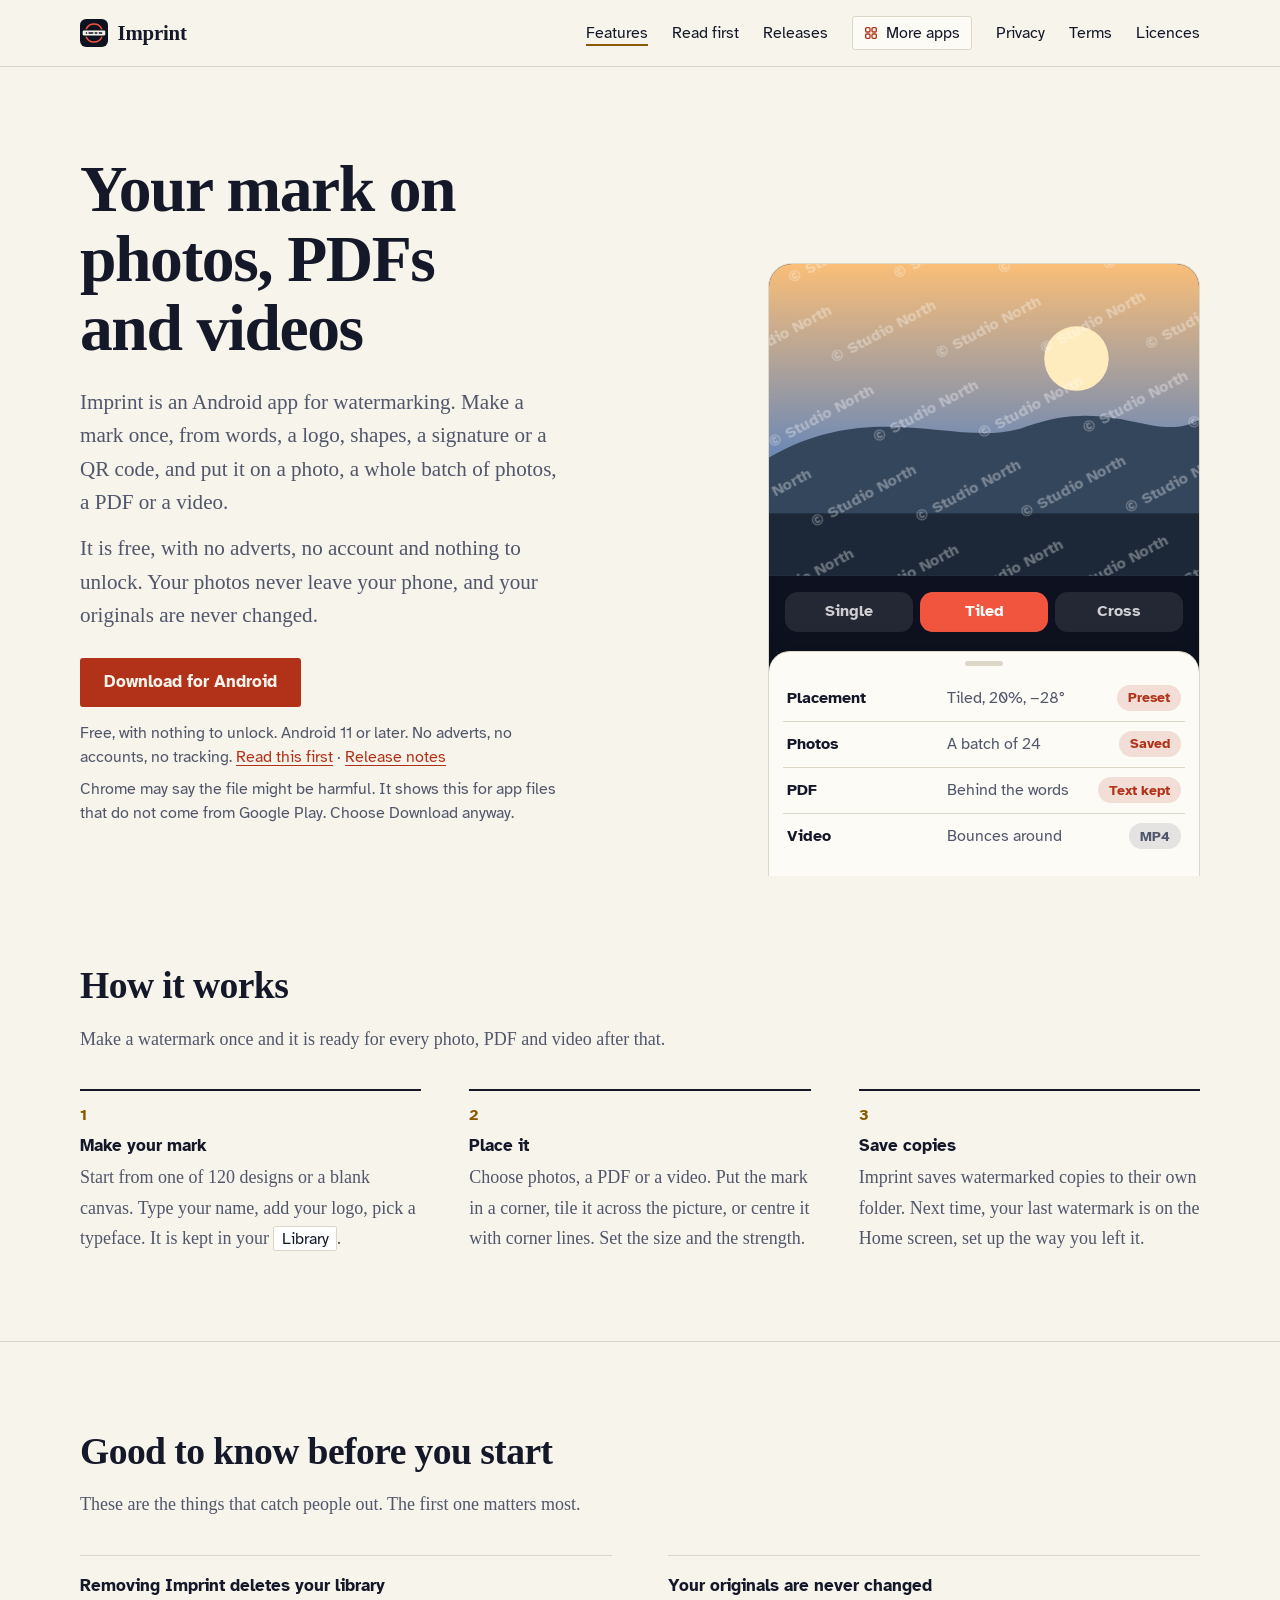
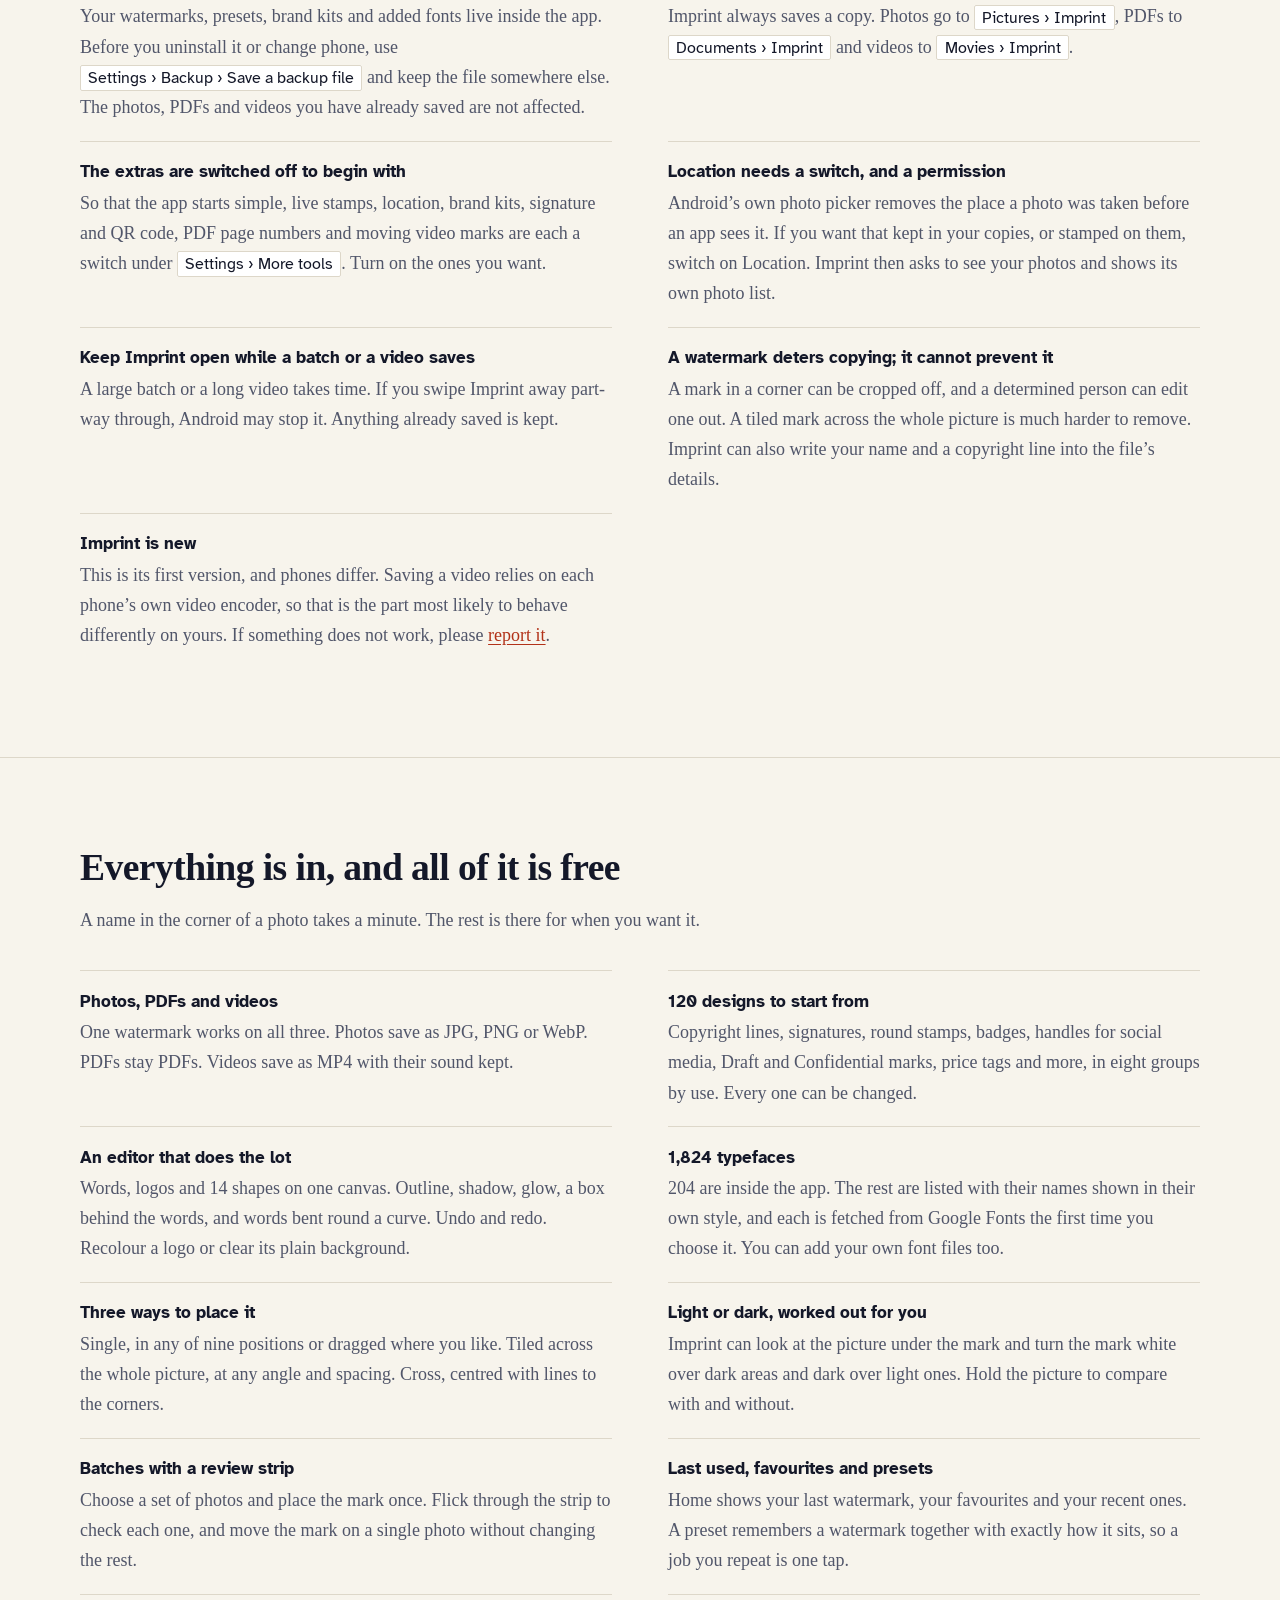
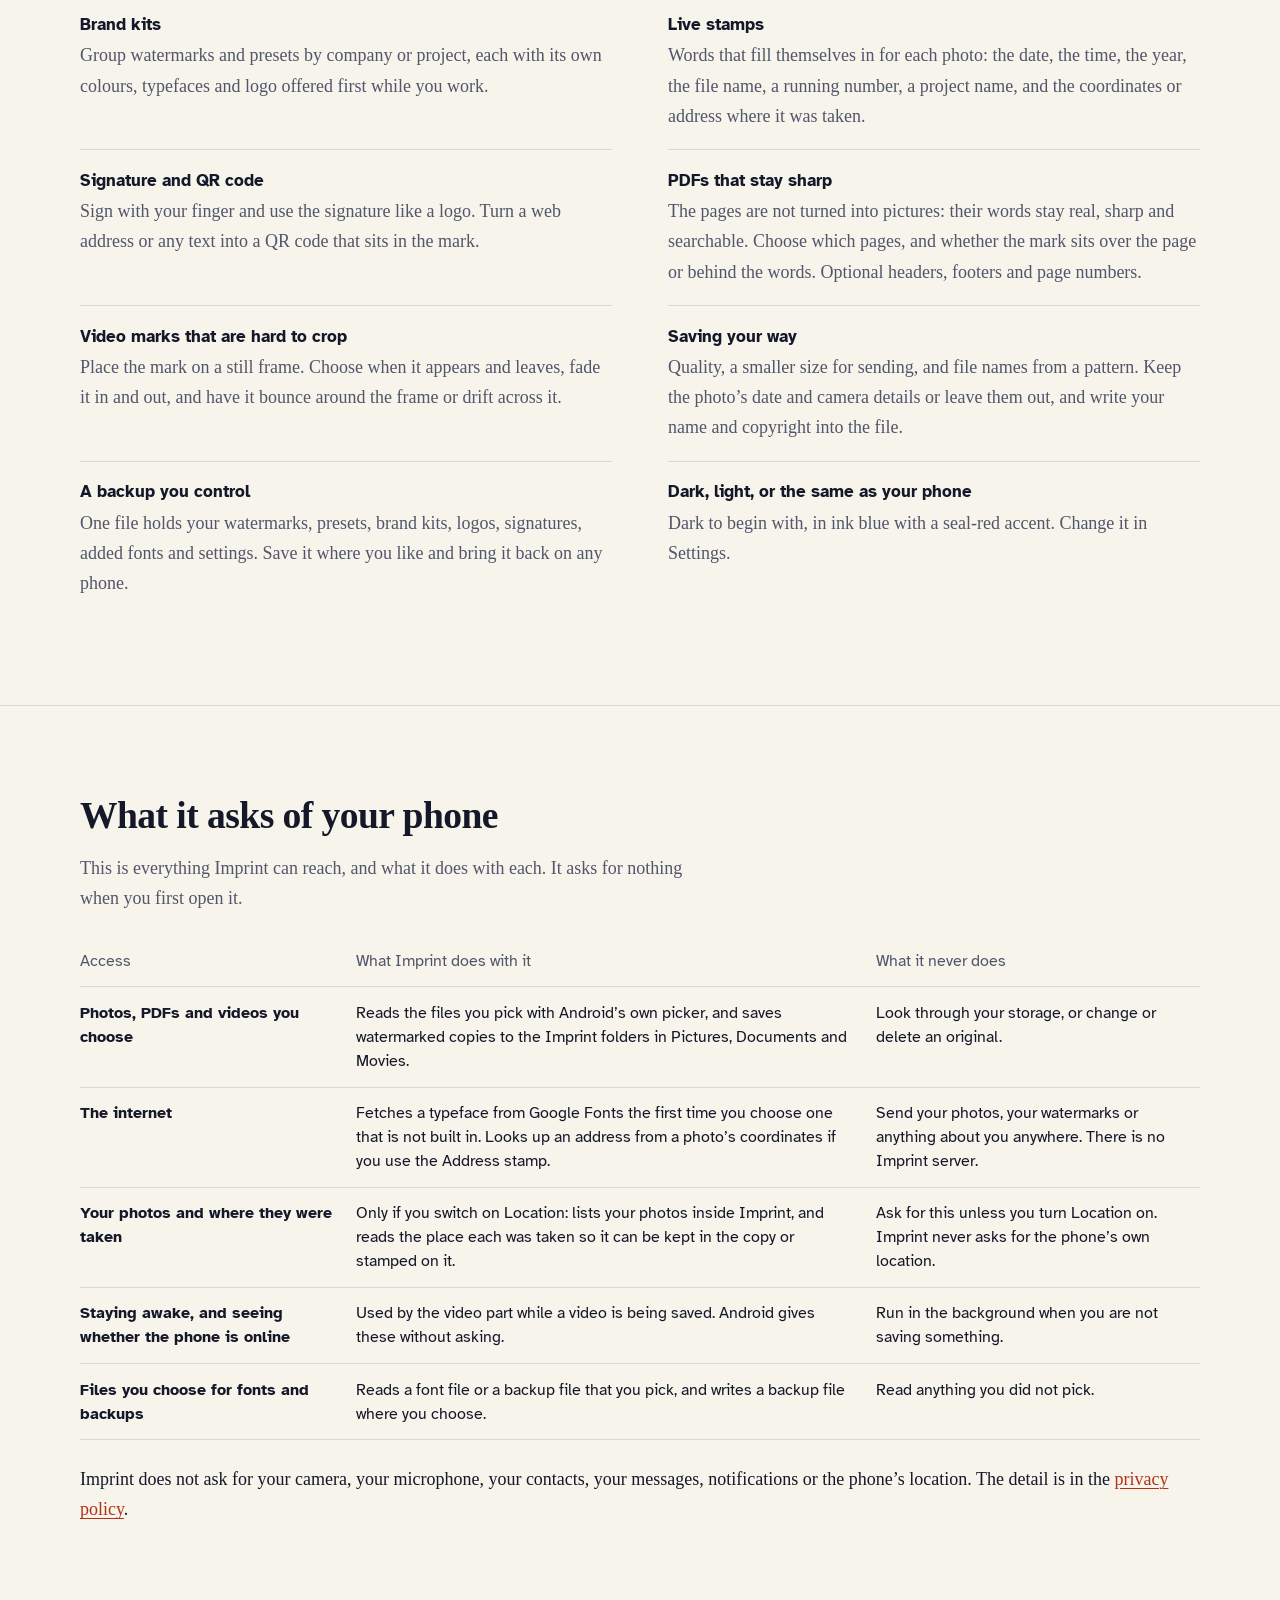
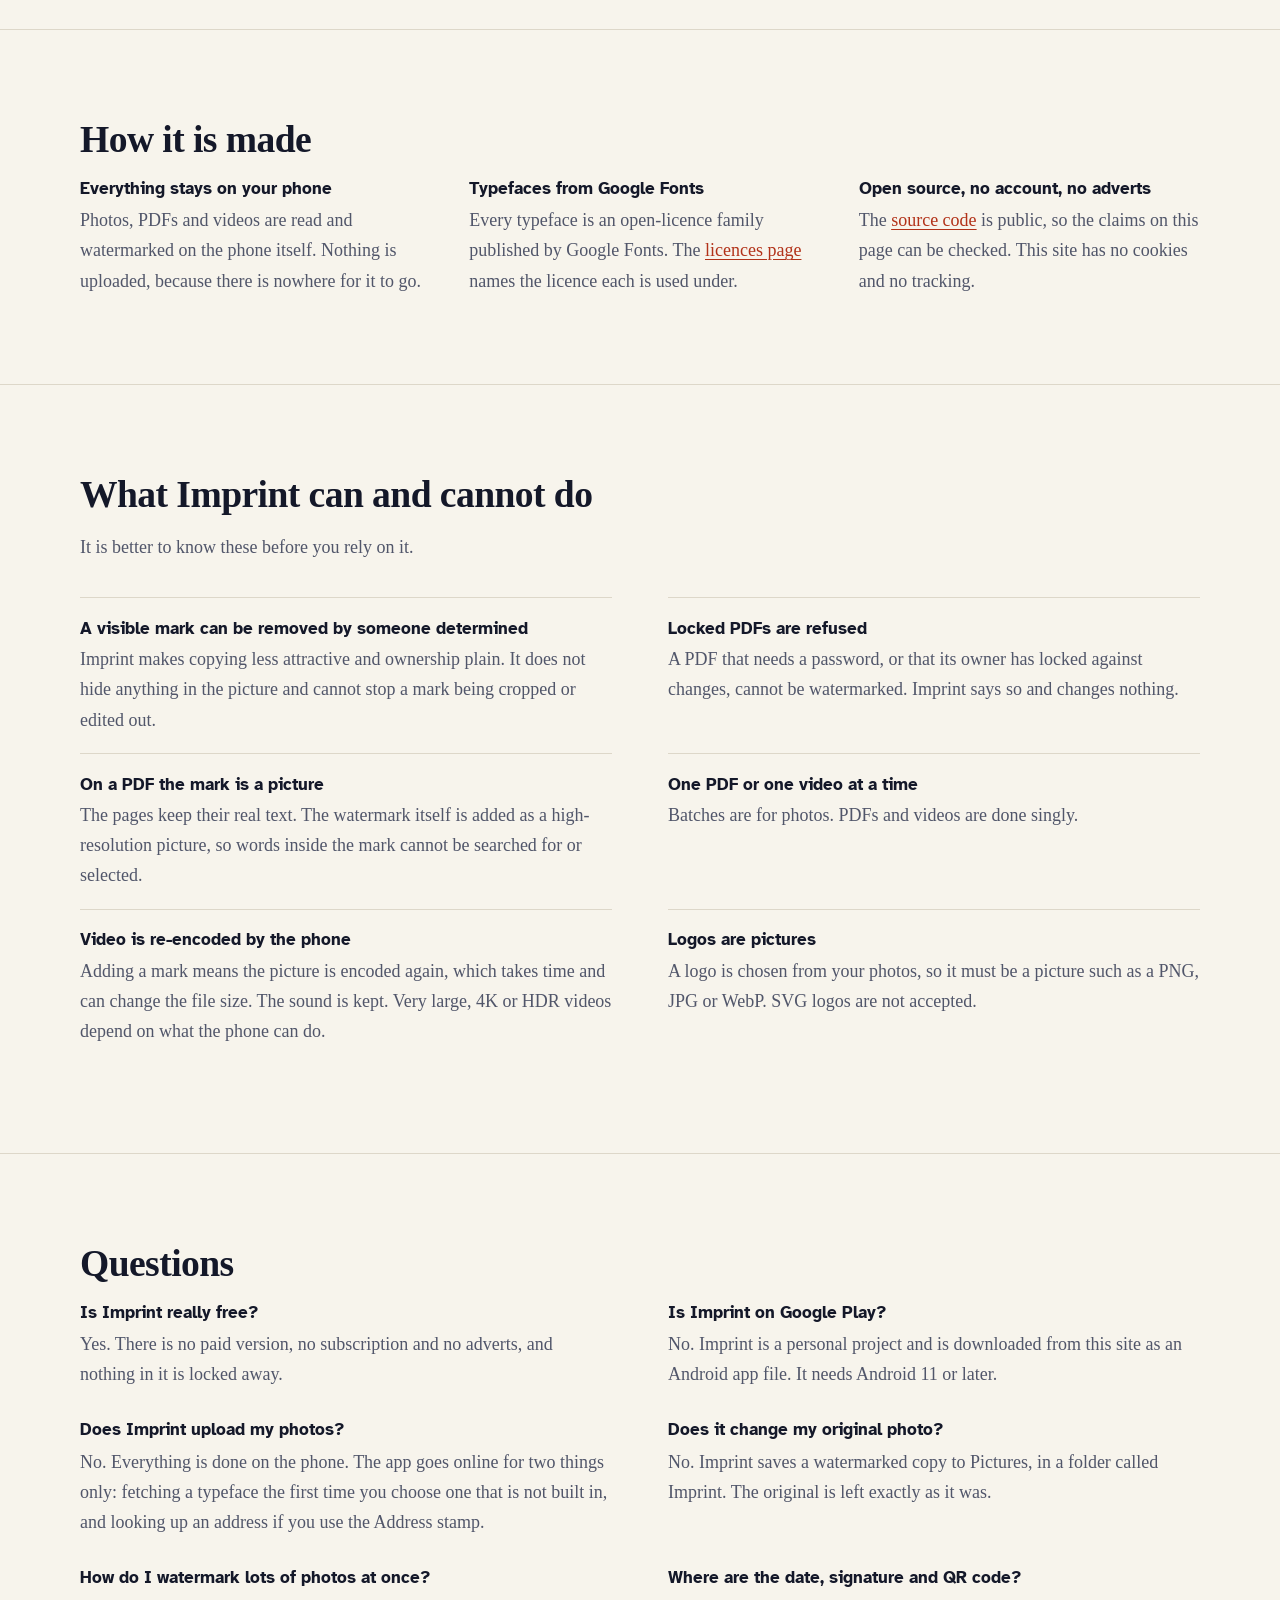
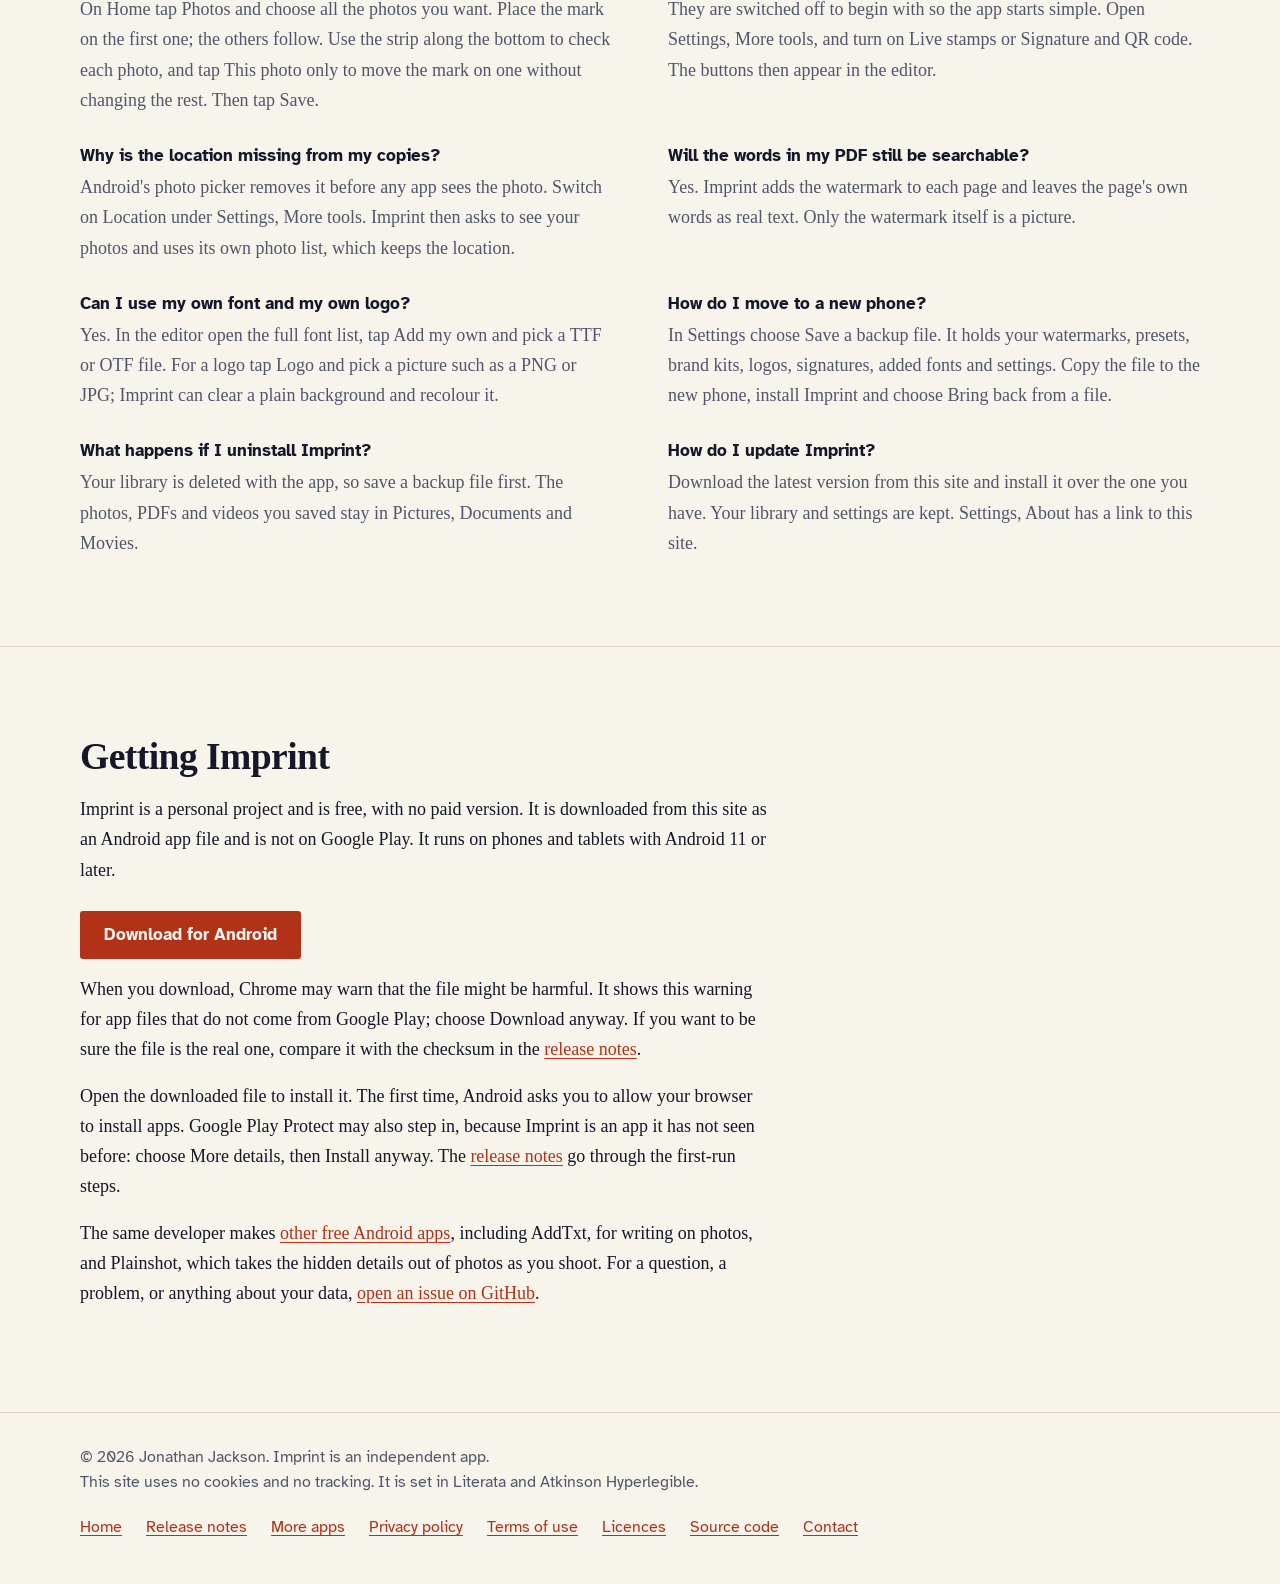
==== index.html @ b1b38337 "Imprint 1.0: first public release" ====
<!DOCTYPE html>
<html lang="en-GB">
<head>
<meta charset="utf-8">
<meta name="viewport" content="width=device-width, initial-scale=1">
<title>Imprint: a free watermark app for Android</title>
<meta name="description" content="Imprint is a free Android app that puts your watermark on photos, PDFs and videos. 120 designs to start from, 1,824 typefaces, batches, presets and a backup file. No adverts, no account.">
<meta name="author" content="Jonathan Jackson">
<link rel="canonical" href="https://customgpter.github.io/imprint/">
<meta name="theme-color" content="#f7f4ec" media="(prefers-color-scheme: light)">
<meta name="theme-color" content="#0e1220" media="(prefers-color-scheme: dark)">
<meta property="og:type" content="website">
<meta property="og:site_name" content="Imprint">
<meta property="og:title" content="Imprint: a free watermark app for Android">
<meta property="og:description" content="Imprint is a free Android app that puts your watermark on photos, PDFs and videos. 120 designs to start from, 1,824 typefaces, batches, presets and a backup file. No adverts, no account.">
<meta property="og:url" content="https://customgpter.github.io/imprint/">
<meta property="og:image" content="https://customgpter.github.io/imprint/assets/og.png">
<meta property="og:image:width" content="1200">
<meta property="og:image:height" content="630">
<meta property="og:image:alt" content="The Imprint icon, a broken seal ring with a band across it, beside the words: your mark on photos, PDFs and videos">
<meta property="og:locale" content="en_GB">
<meta name="twitter:card" content="summary_large_image">
<link rel="icon" href="assets/favicon.svg" type="image/svg+xml">
<link rel="apple-touch-icon" href="assets/apple-touch-icon.png">
<link rel="preload" href="assets/fonts/literata-latin-700-normal.woff2" as="font" type="font/woff2" crossorigin>
<link rel="preload" href="assets/fonts/literata-latin-400-normal.woff2" as="font" type="font/woff2" crossorigin>
<link rel="stylesheet" href="assets/site.css?v=1">
<script type="application/ld+json">{"@context":"https://schema.org","@type":"SoftwareApplication","name":"Imprint","url":"https://customgpter.github.io/imprint/","description":"Imprint is an Android app that puts your watermark on photos, PDFs and videos, with 120 starter designs, 1,824 typefaces, batches, presets, brand kits and a backup file.","applicationCategory":"MultimediaApplication","applicationSubCategory":"Watermark app","operatingSystem":"Android 11 or later","softwareVersion":"1.0","downloadUrl":"https://github.com/CustomGPTer/imprint/releases/latest/download/Imprint.apk","releaseNotes":"https://customgpter.github.io/imprint/releases.html","offers":{"@type":"Offer","price":"0","priceCurrency":"GBP"},"inLanguage":"en-GB","image":"https://customgpter.github.io/imprint/assets/og.png","featureList":["Photos, PDFs and videos","120 designs to start from","An editor that does the lot","1,824 typefaces","Three ways to place it","Light or dark, worked out for you","Batches with a review strip","Last used, favourites and presets","Brand kits","Live stamps","Signature and QR code","PDFs that stay sharp","Video marks that are hard to crop","Saving your way","A backup you control","Dark, light, or the same as your phone"],"author":{"@type":"Person","name":"Jonathan Jackson"}}</script>
<script type="application/ld+json">{"@context":"https://schema.org","@type":"WebSite","name":"Imprint","url":"https://customgpter.github.io/imprint/","inLanguage":"en-GB"}</script>
<script type="application/ld+json">{"@context":"https://schema.org","@type":"FAQPage","mainEntity":[{"@type":"Question","name":"Is Imprint really free?","acceptedAnswer":{"@type":"Answer","text":"Yes. There is no paid version, no subscription and no adverts, and nothing in it is locked away."}},{"@type":"Question","name":"Is Imprint on Google Play?","acceptedAnswer":{"@type":"Answer","text":"No. Imprint is a personal project and is downloaded from this site as an Android app file. It needs Android 11 or later."}},{"@type":"Question","name":"Does Imprint upload my photos?","acceptedAnswer":{"@type":"Answer","text":"No. Everything is done on the phone. The app goes online for two things only: fetching a typeface the first time you choose one that is not built in, and looking up an address if you use the Address stamp."}},{"@type":"Question","name":"Does it change my original photo?","acceptedAnswer":{"@type":"Answer","text":"No. Imprint saves a watermarked copy to Pictures, in a folder called Imprint. The original is left exactly as it was."}},{"@type":"Question","name":"How do I watermark lots of photos at once?","acceptedAnswer":{"@type":"Answer","text":"On Home tap Photos and choose all the photos you want. Place the mark on the first one; the others follow. Use the strip along the bottom to check each photo, and tap This photo only to move the mark on one without changing the rest. Then tap Save."}},{"@type":"Question","name":"Where are the date, signature and QR code?","acceptedAnswer":{"@type":"Answer","text":"They are switched off to begin with so the app starts simple. Open Settings, More tools, and turn on Live stamps or Signature and QR code. The buttons then appear in the editor."}},{"@type":"Question","name":"Why is the location missing from my copies?","acceptedAnswer":{"@type":"Answer","text":"Android's photo picker removes it before any app sees the photo. Switch on Location under Settings, More tools. Imprint then asks to see your photos and uses its own photo list, which keeps the location."}},{"@type":"Question","name":"Will the words in my PDF still be searchable?","acceptedAnswer":{"@type":"Answer","text":"Yes. Imprint adds the watermark to each page and leaves the page's own words as real text. Only the watermark itself is a picture."}},{"@type":"Question","name":"Can I use my own font and my own logo?","acceptedAnswer":{"@type":"Answer","text":"Yes. In the editor open the full font list, tap Add my own and pick a TTF or OTF file. For a logo tap Logo and pick a picture such as a PNG or JPG; Imprint can clear a plain background and recolour it."}},{"@type":"Question","name":"How do I move to a new phone?","acceptedAnswer":{"@type":"Answer","text":"In Settings choose Save a backup file. It holds your watermarks, presets, brand kits, logos, signatures, added fonts and settings. Copy the file to the new phone, install Imprint and choose Bring back from a file."}},{"@type":"Question","name":"What happens if I uninstall Imprint?","acceptedAnswer":{"@type":"Answer","text":"Your library is deleted with the app, so save a backup file first. The photos, PDFs and videos you saved stay in Pictures, Documents and Movies."}},{"@type":"Question","name":"How do I update Imprint?","acceptedAnswer":{"@type":"Answer","text":"Download the latest version from this site and install it over the one you have. Your library and settings are kept. Settings, About has a link to this site."}}]}</script>
</head>
<body>
<a class="skip" href="#main">Skip to content</a>
<header class="masthead">
<div class="wrap">
<a class="brand" href="./" aria-label="Imprint home"><svg viewBox="0 0 108 108" aria-hidden="true"><rect width="108" height="108" rx="24" fill="#0e1220"/><g transform="translate(54 54) scale(1.32) translate(-54 -54)"><path d="M31.5 41.5A25 25 0 0 1 76.5 41.5" fill="none" stroke="#f2553d" stroke-width="4.5" stroke-linecap="round"/><path d="M76.5 66.5A25 25 0 0 1 31.5 66.5" fill="none" stroke="#f2553d" stroke-width="4.5" stroke-linecap="round"/><path fill="#f6f2ea" d="M24 47h60a3 3 0 0 1 3 3v8a3 3 0 0 1-3 3H24a3 3 0 0 1-3-3v-8a3 3 0 0 1 3-3z"/><path fill="#0e1220" d="M30 51.5h4v5h-4zM38 51.5h14v5H38zM56 51.5h8v5h-8zM68 51.5h10v5H68z"/></g></svg><span>Imprint</span></a>
<nav aria-label="Main"><ul><li><a href="./#features" aria-current="page">Features</a></li><li><a href="./#first">Read first</a></li><li><a href="releases.html">Releases</a></li><li><a class="more-apps" href="more-apps.html"><svg viewBox="0 0 24 24" aria-hidden="true"><rect x="4" y="4" width="6.5" height="6.5" rx="1.6"/><rect x="13.5" y="4" width="6.5" height="6.5" rx="1.6"/><rect x="4" y="13.5" width="6.5" height="6.5" rx="1.6"/><rect x="13.5" y="13.5" width="6.5" height="6.5" rx="1.6"/></svg>More apps</a></li><li><a href="privacy.html">Privacy</a></li><li><a href="terms.html">Terms</a></li><li><a href="licences.html">Licences</a></li></ul></nav>
</div>
</header>
<main id="main">
<div class="hero">
<div class="wrap hero-grid">
<div class="hero-copy">
<h1>Your mark on photos, PDFs and videos</h1>
<p class="lede">Imprint is an Android app for watermarking. Make a mark once, from words, a logo, shapes, a signature or a QR code, and put it on a photo, a whole batch of photos, a PDF or a video.</p>
<p class="lede">It is free, with no adverts, no account and nothing to unlock. Your photos never leave your phone, and your originals are never changed.</p>
<p class="get"><a class="button" href="https://github.com/CustomGPTer/imprint/releases/latest/download/Imprint.apk">Download for Android</a></p>
<p class="facts">Free, with nothing to unlock. Android 11 or later. No adverts, no accounts, no tracking. <a href="#first">Read this first</a> &middot; <a href="releases.html">Release notes</a></p>
<p class="facts">Chrome may say the file might be harmful. It shows this for app files that do not come from Google Play. Choose Download anyway.</p>
</div>
<div class="demo" role="img" aria-label="An example of Imprint at work. A photo of a sunset over hills carries a faint watermark, Studio North, repeated across the whole picture at an angle. Below it the Tiled placement is chosen, and a list shows a saved preset, a batch of 24 photos saved, a PDF with its text kept, and a video mark that bounces around the frame."><div class="shot"><svg viewBox="0 0 400 290" preserveAspectRatio="xMidYMid slice" aria-hidden="true"><defs><linearGradient id="sky" x1="0" y1="0" x2="0" y2="1"><stop offset="0" stop-color="#fabe78"/><stop offset="1" stop-color="#5a82be"/></linearGradient><pattern id="wm" width="176" height="84" patternUnits="userSpaceOnUse" patternTransform="rotate(-28)"><text x="10" y="26" class="wm-t">&#169; Studio North</text><text x="98" y="68" class="wm-t">&#169; Studio North</text><text x="-78" y="68" class="wm-t">&#169; Studio North</text></pattern></defs><rect width="400" height="200" fill="url(#sky)"/><circle cx="286" cy="88" r="30" fill="#ffecbe"/><path fill="#34465c" d="M0 180C100 122 180 174 240 151c80-29 120 17 160-6v145H0z"/><rect y="232" width="400" height="58" fill="#1c2838"/><rect width="400" height="290" fill="url(#wm)"/></svg><div class="modes"><span>Single</span><span class="on">Tiled</span><span>Cross</span></div></div><div class="sheet"><ul class="rows"><li class="row" style="--j:0"><span class="k">Placement</span><span class="v">Tiled, 20%, &minus;28&deg;</span><span class="t">Preset</span></li><li class="row" style="--j:1"><span class="k">Photos</span><span class="v">A batch of 24</span><span class="t">Saved</span></li><li class="row" style="--j:2"><span class="k">PDF</span><span class="v">Behind the words</span><span class="t">Text kept</span></li><li class="row open" style="--j:3"><span class="k">Video</span><span class="v">Bounces around</span><span class="t">MP4</span></li></ul></div></div>
</div>
</div>

<section id="how" aria-labelledby="how-h">
<div class="wrap">
<h2 id="how-h">How it works</h2>
<p class="intro">Make a watermark once and it is ready for every photo, PDF and video after that.</p>
<ol class="steps">
<li><h3>Make your mark</h3><p>Start from one of 120 designs or a blank canvas. Type your name, add your logo, pick a typeface. It is kept in your <span class="path">Library</span>.</p></li>
<li><h3>Place it</h3><p>Choose photos, a PDF or a video. Put the mark in a corner, tile it across the picture, or centre it with corner lines. Set the size and the strength.</p></li>
<li><h3>Save copies</h3><p>Imprint saves watermarked copies to their own folder. Next time, your last watermark is on the Home screen, set up the way you left it.</p></li>
</ol>
</div>
</section>

<section id="first" aria-labelledby="first-h">
<div class="wrap">
<h2 id="first-h">Good to know before you start</h2>
<p class="intro">These are the things that catch people out. The first one matters most.</p>
<dl class="features">
<div><dt>Removing Imprint deletes your library</dt><dd>Your watermarks, presets, brand kits and added fonts live inside the app. Before you uninstall it or change phone, use <span class="path">Settings &rsaquo; Backup &rsaquo; Save a backup file</span> and keep the file somewhere else. The photos, PDFs and videos you have already saved are not affected.</dd></div>
<div><dt>Your originals are never changed</dt><dd>Imprint always saves a copy. Photos go to <span class="path">Pictures &rsaquo; Imprint</span>, PDFs to <span class="path">Documents &rsaquo; Imprint</span> and videos to <span class="path">Movies &rsaquo; Imprint</span>.</dd></div>
<div><dt>The extras are switched off to begin with</dt><dd>So that the app starts simple, live stamps, location, brand kits, signature and QR code, PDF page numbers and moving video marks are each a switch under <span class="path">Settings &rsaquo; More tools</span>. Turn on the ones you want.</dd></div>
<div><dt>Location needs a switch, and a permission</dt><dd>Android&rsquo;s own photo picker removes the place a photo was taken before an app sees it. If you want that kept in your copies, or stamped on them, switch on Location. Imprint then asks to see your photos and shows its own photo list.</dd></div>
<div><dt>Keep Imprint open while a batch or a video saves</dt><dd>A large batch or a long video takes time. If you swipe Imprint away part-way through, Android may stop it. Anything already saved is kept.</dd></div>
<div><dt>A watermark deters copying; it cannot prevent it</dt><dd>A mark in a corner can be cropped off, and a determined person can edit one out. A tiled mark across the whole picture is much harder to remove. Imprint can also write your name and a copyright line into the file&rsquo;s details.</dd></div>
<div><dt>Imprint is new</dt><dd>This is its first version, and phones differ. Saving a video relies on each phone&rsquo;s own video encoder, so that is the part most likely to behave differently on yours. If something does not work, please <a href="https://github.com/CustomGPTer/imprint/issues">report it</a>.</dd></div>
</dl>
</div>
</section>

<section id="features" aria-labelledby="features-h">
<div class="wrap">
<h2 id="features-h">Everything is in, and all of it is free</h2>
<p class="intro">A name in the corner of a photo takes a minute. The rest is there for when you want it.</p>
<dl class="features">
<div><dt>Photos, PDFs and videos</dt><dd>One watermark works on all three. Photos save as JPG, PNG or WebP. PDFs stay PDFs. Videos save as MP4 with their sound kept.</dd></div>
<div><dt>120 designs to start from</dt><dd>Copyright lines, signatures, round stamps, badges, handles for social media, Draft and Confidential marks, price tags and more, in eight groups by use. Every one can be changed.</dd></div>
<div><dt>An editor that does the lot</dt><dd>Words, logos and 14 shapes on one canvas. Outline, shadow, glow, a box behind the words, and words bent round a curve. Undo and redo. Recolour a logo or clear its plain background.</dd></div>
<div><dt>1,824 typefaces</dt><dd>204 are inside the app. The rest are listed with their names shown in their own style, and each is fetched from Google Fonts the first time you choose it. You can add your own font files too.</dd></div>
<div><dt>Three ways to place it</dt><dd>Single, in any of nine positions or dragged where you like. Tiled across the whole picture, at any angle and spacing. Cross, centred with lines to the corners.</dd></div>
<div><dt>Light or dark, worked out for you</dt><dd>Imprint can look at the picture under the mark and turn the mark white over dark areas and dark over light ones. Hold the picture to compare with and without.</dd></div>
<div><dt>Batches with a review strip</dt><dd>Choose a set of photos and place the mark once. Flick through the strip to check each one, and move the mark on a single photo without changing the rest.</dd></div>
<div><dt>Last used, favourites and presets</dt><dd>Home shows your last watermark, your favourites and your recent ones. A preset remembers a watermark together with exactly how it sits, so a job you repeat is one tap.</dd></div>
<div><dt>Brand kits</dt><dd>Group watermarks and presets by company or project, each with its own colours, typefaces and logo offered first while you work.</dd></div>
<div><dt>Live stamps</dt><dd>Words that fill themselves in for each photo: the date, the time, the year, the file name, a running number, a project name, and the coordinates or address where it was taken.</dd></div>
<div><dt>Signature and QR code</dt><dd>Sign with your finger and use the signature like a logo. Turn a web address or any text into a QR code that sits in the mark.</dd></div>
<div><dt>PDFs that stay sharp</dt><dd>The pages are not turned into pictures: their words stay real, sharp and searchable. Choose which pages, and whether the mark sits over the page or behind the words. Optional headers, footers and page numbers.</dd></div>
<div><dt>Video marks that are hard to crop</dt><dd>Place the mark on a still frame. Choose when it appears and leaves, fade it in and out, and have it bounce around the frame or drift across it.</dd></div>
<div><dt>Saving your way</dt><dd>Quality, a smaller size for sending, and file names from a pattern. Keep the photo&rsquo;s date and camera details or leave them out, and write your name and copyright into the file.</dd></div>
<div><dt>A backup you control</dt><dd>One file holds your watermarks, presets, brand kits, logos, signatures, added fonts and settings. Save it where you like and bring it back on any phone.</dd></div>
<div><dt>Dark, light, or the same as your phone</dt><dd>Dark to begin with, in ink blue with a seal-red accent. Change it in Settings.</dd></div>
</dl>
</div>
</section>

<section id="permissions" aria-labelledby="permissions-h">
<div class="wrap">
<h2 id="permissions-h">What it asks of your phone</h2>
<p class="intro">This is everything Imprint can reach, and what it does with each. It asks for nothing when you first open it.</p>
<div class="scroll">
<table>
<thead><tr><th scope="col">Access</th><th scope="col">What Imprint does with it</th><th scope="col">What it never does</th></tr></thead>
<tbody>
<tr><th scope="row">Photos, PDFs and videos you choose</th><td>Reads the files you pick with Android&rsquo;s own picker, and saves watermarked copies to the Imprint folders in Pictures, Documents and Movies.</td><td>Look through your storage, or change or delete an original.</td></tr>
<tr><th scope="row">The internet</th><td>Fetches a typeface from Google Fonts the first time you choose one that is not built in. Looks up an address from a photo&rsquo;s coordinates if you use the Address stamp.</td><td>Send your photos, your watermarks or anything about you anywhere. There is no Imprint server.</td></tr>
<tr><th scope="row">Your photos and where they were taken</th><td>Only if you switch on Location: lists your photos inside Imprint, and reads the place each was taken so it can be kept in the copy or stamped on it.</td><td>Ask for this unless you turn Location on. Imprint never asks for the phone&rsquo;s own location.</td></tr>
<tr><th scope="row">Staying awake, and seeing whether the phone is online</th><td>Used by the video part while a video is being saved. Android gives these without asking.</td><td>Run in the background when you are not saving something.</td></tr>
<tr><th scope="row">Files you choose for fonts and backups</th><td>Reads a font file or a backup file that you pick, and writes a backup file where you choose.</td><td>Read anything you did not pick.</td></tr>
</tbody>
</table>
</div>
<p class="after-table">Imprint does not ask for your camera, your microphone, your contacts, your messages, notifications or the phone&rsquo;s location. The detail is in the <a href="privacy.html">privacy policy</a>.</p>
</div>
</section>

<section id="inside" aria-labelledby="inside-h">
<div class="wrap">
<h2 id="inside-h">How it is made</h2>
<ul class="plain">
<li><h3>Everything stays on your phone</h3><p>Photos, PDFs and videos are read and watermarked on the phone itself. Nothing is uploaded, because there is nowhere for it to go.</p></li>
<li><h3>Typefaces from Google Fonts</h3><p>Every typeface is an open-licence family published by Google Fonts. The <a href="licences.html">licences page</a> names the licence each is used under.</p></li>
<li><h3>Open source, no account, no adverts</h3><p>The <a href="https://github.com/CustomGPTer/imprint">source code</a> is public, so the claims on this page can be checked. This site has no cookies and no tracking.</p></li>
</ul>
</div>
</section>

<section id="limits" aria-labelledby="limits-h">
<div class="wrap">
<h2 id="limits-h">What Imprint can and cannot do</h2>
<p class="intro">It is better to know these before you rely on it.</p>
<dl class="features">
<div><dt>A visible mark can be removed by someone determined</dt><dd>Imprint makes copying less attractive and ownership plain. It does not hide anything in the picture and cannot stop a mark being cropped or edited out.</dd></div>
<div><dt>Locked PDFs are refused</dt><dd>A PDF that needs a password, or that its owner has locked against changes, cannot be watermarked. Imprint says so and changes nothing.</dd></div>
<div><dt>On a PDF the mark is a picture</dt><dd>The pages keep their real text. The watermark itself is added as a high-resolution picture, so words inside the mark cannot be searched for or selected.</dd></div>
<div><dt>One PDF or one video at a time</dt><dd>Batches are for photos. PDFs and videos are done singly.</dd></div>
<div><dt>Video is re-encoded by the phone</dt><dd>Adding a mark means the picture is encoded again, which takes time and can change the file size. The sound is kept. Very large, 4K or HDR videos depend on what the phone can do.</dd></div>
<div><dt>Logos are pictures</dt><dd>A logo is chosen from your photos, so it must be a picture such as a PNG, JPG or WebP. SVG logos are not accepted.</dd></div>
</dl>
</div>
</section>

<section id="questions" aria-labelledby="questions-h">
<div class="wrap">
<h2 id="questions-h">Questions</h2>
<div class="faq">
<div><h3>Is Imprint really free?</h3><p>Yes. There is no paid version, no subscription and no adverts, and nothing in it is locked away.</p></div><div><h3>Is Imprint on Google Play?</h3><p>No. Imprint is a personal project and is downloaded from this site as an Android app file. It needs Android 11 or later.</p></div><div><h3>Does Imprint upload my photos?</h3><p>No. Everything is done on the phone. The app goes online for two things only: fetching a typeface the first time you choose one that is not built in, and looking up an address if you use the Address stamp.</p></div><div><h3>Does it change my original photo?</h3><p>No. Imprint saves a watermarked copy to Pictures, in a folder called Imprint. The original is left exactly as it was.</p></div><div><h3>How do I watermark lots of photos at once?</h3><p>On Home tap Photos and choose all the photos you want. Place the mark on the first one; the others follow. Use the strip along the bottom to check each photo, and tap This photo only to move the mark on one without changing the rest. Then tap Save.</p></div><div><h3>Where are the date, signature and QR code?</h3><p>They are switched off to begin with so the app starts simple. Open Settings, More tools, and turn on Live stamps or Signature and QR code. The buttons then appear in the editor.</p></div><div><h3>Why is the location missing from my copies?</h3><p>Android's photo picker removes it before any app sees the photo. Switch on Location under Settings, More tools. Imprint then asks to see your photos and uses its own photo list, which keeps the location.</p></div><div><h3>Will the words in my PDF still be searchable?</h3><p>Yes. Imprint adds the watermark to each page and leaves the page's own words as real text. Only the watermark itself is a picture.</p></div><div><h3>Can I use my own font and my own logo?</h3><p>Yes. In the editor open the full font list, tap Add my own and pick a TTF or OTF file. For a logo tap Logo and pick a picture such as a PNG or JPG; Imprint can clear a plain background and recolour it.</p></div><div><h3>How do I move to a new phone?</h3><p>In Settings choose Save a backup file. It holds your watermarks, presets, brand kits, logos, signatures, added fonts and settings. Copy the file to the new phone, install Imprint and choose Bring back from a file.</p></div><div><h3>What happens if I uninstall Imprint?</h3><p>Your library is deleted with the app, so save a backup file first. The photos, PDFs and videos you saved stay in Pictures, Documents and Movies.</p></div><div><h3>How do I update Imprint?</h3><p>Download the latest version from this site and install it over the one you have. Your library and settings are kept. Settings, About has a link to this site.</p></div>
</div>
</div>
</section>

<section id="get" aria-labelledby="get-h">
<div class="wrap"><div class="measure">
<h2 id="get-h">Getting Imprint</h2>
<p>Imprint is a personal project and is free, with no paid version. It is downloaded from this site as an Android app file and is not on Google Play. It runs on phones and tablets with Android 11 or later.</p>
<p class="get"><a class="button" href="https://github.com/CustomGPTer/imprint/releases/latest/download/Imprint.apk">Download for Android</a></p>
<p>When you download, Chrome may warn that the file might be harmful. It shows this warning for app files that do not come from Google Play; choose Download anyway. If you want to be sure the file is the real one, compare it with the checksum in the <a href="releases.html#checking">release notes</a>.</p>
<p>Open the downloaded file to install it. The first time, Android asks you to allow your browser to install apps. Google Play Protect may also step in, because Imprint is an app it has not seen before: choose More details, then Install anyway. The <a href="releases.html#installing">release notes</a> go through the first-run steps.</p>
<p>The same developer makes <a href="more-apps.html">other free Android apps</a>, including AddTxt, for writing on photos, and Plainshot, which takes the hidden details out of photos as you shoot. For a question, a problem, or anything about your data, <a href="https://github.com/CustomGPTer/imprint/issues">open an issue on GitHub</a>.</p>
</div></div>
</section>
</main>
<footer class="colophon">
<div class="wrap">
<div>
<p>&copy; 2026 Jonathan Jackson. Imprint is an independent app.</p>
<p>This site uses no cookies and no tracking. It is set in Literata and Atkinson Hyperlegible.</p>
</div>
<nav aria-label="Footer"><ul>
<li><a href="./">Home</a></li>
<li><a href="releases.html">Release notes</a></li>
<li><a href="more-apps.html">More apps</a></li>
<li><a href="privacy.html">Privacy policy</a></li>
<li><a href="terms.html">Terms of use</a></li>
<li><a href="licences.html">Licences</a></li>
<li><a href="https://github.com/CustomGPTer/imprint">Source code</a></li>
<li><a href="https://github.com/CustomGPTer/imprint/issues">Contact</a></li>
</ul></nav>
</div>
</footer>
</body>
</html>
---- assets/site.css ----
@font-face{font-family:"Literata";src:url("fonts/literata-latin-400-normal.woff2") format("woff2");font-weight:400;font-style:normal;font-display:swap}
@font-face{font-family:"Literata";src:url("fonts/literata-latin-400-italic.woff2") format("woff2");font-weight:400;font-style:italic;font-display:swap}
@font-face{font-family:"Literata";src:url("fonts/literata-latin-700-normal.woff2") format("woff2");font-weight:700;font-style:normal;font-display:swap}
@font-face{font-family:"Atkinson Hyperlegible";src:url("fonts/atkinson-hyperlegible-latin-400-normal.woff2") format("woff2");font-weight:400;font-style:normal;font-display:swap}
@font-face{font-family:"Atkinson Hyperlegible";src:url("fonts/atkinson-hyperlegible-latin-700-normal.woff2") format("woff2");font-weight:700;font-style:normal;font-display:swap}

:root{
  --paper:#f7f4ec; --sheet:#fdfbf6; --ink:#141829; --soft:#51566a; --rule:#ddd7c9;
  --key:#b23219; --mark:#8a5a00; --label:#ffffff; --label-ink:#141829;
  --serif:"Literata",Georgia,"Times New Roman",serif;
  --sans:"Atkinson Hyperlegible",system-ui,-apple-system,"Segoe UI",Roboto,sans-serif;
  color-scheme:light dark;
}
@media (prefers-color-scheme:dark){
  :root{--paper:#0e1220; --sheet:#161b2c; --ink:#eef0f6; --soft:#a9b0c5; --rule:#283048;
    --key:#ff9a86; --mark:#e9c46a; --label:#1d2338; --label-ink:#eef0f6}
}

*,*::before,*::after{box-sizing:border-box}
html{-webkit-text-size-adjust:100%;scroll-behavior:smooth}
@media (prefers-reduced-motion:reduce){html{scroll-behavior:auto}}
body{margin:0;background:var(--paper);color:var(--ink);font:400 1.125rem/1.68 var(--serif);text-rendering:optimizeLegibility}
img,svg{max-width:100%;display:block}
a{color:var(--key);text-decoration-thickness:.06em;text-underline-offset:.18em}
a:hover{text-decoration-thickness:.12em}
:focus-visible{outline:3px solid var(--mark);outline-offset:3px;border-radius:2px}
code{font:.9em/1 ui-monospace,SFMono-Regular,Menlo,Consolas,monospace;overflow-wrap:anywhere}
.skip{position:absolute;left:-999px;top:0;background:var(--ink);color:var(--paper);padding:.6rem 1rem;z-index:10}
.skip:focus{left:.5rem;top:.5rem}

.wrap{width:min(70rem,100% - 2.5rem);margin-inline:auto}
.measure{max-width:43rem}

/* ---------- masthead */
.masthead{border-bottom:1px solid var(--rule)}
.masthead .wrap{display:flex;flex-wrap:wrap;align-items:center;justify-content:space-between;gap:.5rem 2rem;padding-block:1rem}
.brand{display:inline-flex;align-items:center;gap:.6rem;font:700 1.3rem/1 var(--serif);color:var(--ink);text-decoration:none;letter-spacing:-.01em}
.brand svg{width:1.75rem;height:1.75rem;flex:none}
.masthead nav ul{display:flex;flex-wrap:wrap;gap:.25rem 1.5rem;list-style:none;margin:0;padding:0;font:400 1rem/1.4 var(--sans)}
.masthead nav a{color:var(--ink);text-decoration:none;padding-block:.35rem;display:inline-block}
.masthead nav a:hover,.masthead nav a[aria-current="page"]{text-decoration:underline;text-decoration-color:var(--mark);text-decoration-thickness:.14em;text-underline-offset:.4em}

/* ---------- hero */
.hero{padding-block:clamp(2.5rem,7vw,5.5rem) 0}
.hero-grid{display:grid;gap:clamp(2rem,5vw,4rem);align-items:end}
@media (min-width:60rem){.hero-grid{grid-template-columns:minmax(0,5fr) minmax(0,6fr)}}
.hero-copy{padding-bottom:clamp(1rem,4vw,3.5rem)}
h1{font:700 clamp(2.5rem,6.2vw,4.1rem)/1.06 var(--serif);letter-spacing:-.022em;margin:0 0 1.4rem;text-wrap:balance}
.lede{font-size:clamp(1.15rem,2.1vw,1.32rem);line-height:1.58;color:var(--soft);margin:0 0 1.4rem;max-width:33rem}
.facts{font:400 1rem/1.5 var(--sans);color:var(--soft);margin:0}

/* the demo: the one place the page shows off */
.demo{font:400 clamp(.82rem,1.5vw,1rem)/1.3 var(--sans);width:100%;max-width:27rem;margin-inline:auto;border:1px solid var(--rule);border-bottom:0;border-radius:1.5em 1.5em 0 0;background:var(--sheet);overflow:hidden}
@media (min-width:60rem){.demo{margin-inline:auto 0}}
.shot{background:#0e1220;padding-bottom:2.5em}
.shot svg{display:block;width:100%;height:auto;aspect-ratio:400/290}
.wm-t{font:700 15px var(--sans);fill:#fff;fill-opacity:.34;letter-spacing:.02em}
.modes{display:flex;gap:.45em;padding:1em 1em 0}
.modes span{flex:1;text-align:center;padding:.6em 0;border-radius:.8em;background:rgba(255,255,255,.09);color:rgba(255,255,255,.78);font-weight:700}
.modes .on{background:#f2553d;color:#fff}
.sheet{position:relative;border-top:1px solid var(--rule);border-radius:1.3em 1.3em 0 0;margin-top:-1.3em;background:var(--sheet);padding:1.5em .9em 1.1em;box-shadow:0 -.5em 1.4em rgba(0,0,0,.14)}
.sheet::before{content:"";position:absolute;left:50%;top:.6em;width:2.4em;height:.26em;margin-left:-1.2em;border-radius:1em;background:var(--rule)}
.rows{list-style:none;margin:0;padding:0}
.row{display:grid;grid-template-columns:minmax(0,9.2em) minmax(0,1fr) auto;align-items:center;gap:.8em;padding:.6em .25em;border-bottom:1px solid var(--rule)}
.row:last-child{border-bottom:0}
.row .k{font-weight:700;white-space:nowrap}
.row .v{color:var(--soft);min-width:0;overflow:hidden;text-overflow:ellipsis;white-space:nowrap}
.row .t{font-weight:700;font-size:.85em;border-radius:2em;padding:.3em .8em;white-space:nowrap;background:color-mix(in srgb,var(--key) 14%,transparent);color:var(--key)}
.row.open .t{background:color-mix(in srgb,var(--soft) 14%,transparent);color:var(--soft)}
@media (prefers-reduced-motion:no-preference){
  .row{animation:shelve .6s cubic-bezier(.2,.8,.25,1) both;animation-delay:calc(var(--j,0) * 90ms + 300ms)}
  .row .t{animation:tagin .4s ease both;animation-delay:calc(var(--j,0) * 200ms + 1.2s)}
  @keyframes shelve{from{opacity:0;transform:translateY(-1.1rem)}60%{opacity:1}to{opacity:1;transform:none}}
  @keyframes tagin{from{opacity:0;transform:translateX(.6em)}to{opacity:1;transform:none}}
}

/* ---------- sections */
section{padding-block:clamp(3rem,7vw,5.5rem)}
section + section{border-top:1px solid var(--rule)}
h2{font:700 clamp(1.7rem,3.4vw,2.35rem)/1.15 var(--serif);letter-spacing:-.015em;margin:0 0 1rem;text-wrap:balance}
h3{font:700 1.08rem/1.35 var(--sans);margin:0 0 .3rem}
p{margin:0 0 1rem}
.intro{color:var(--soft);max-width:40rem;margin-bottom:2.2rem}

.steps{list-style:none;counter-reset:s;margin:0;padding:0;display:grid;gap:2rem 3rem}
@media (min-width:52rem){.steps{grid-template-columns:repeat(3,minmax(0,1fr))}}
.steps li{counter-increment:s;border-top:2px solid var(--ink);padding-top:1rem}
.steps li::before{content:counter(s);font:700 1rem/1 var(--sans);color:var(--mark);display:block;margin-bottom:.7rem}
.steps p{margin:0;color:var(--soft)}
.path{font:400 1rem/1.5 var(--sans);background:var(--label);color:var(--label-ink);border:1px solid var(--rule);border-radius:2px;padding:.1rem .45rem;white-space:nowrap}

.features{display:grid;gap:0 3.5rem;margin:0}
@media (min-width:46rem){.features{grid-template-columns:repeat(2,minmax(0,1fr))}}
.features div{padding:1.15rem 0;border-top:1px solid var(--rule)}
.features dt{font:700 1.08rem/1.35 var(--sans)}
.features dd{margin:.25rem 0 0;color:var(--soft)}

.scroll{overflow-x:auto}
table{width:100%;border-collapse:collapse;font:400 1rem/1.5 var(--sans)}
th,td{text-align:left;vertical-align:top;padding:.85rem 1.2rem .85rem 0;border-top:1px solid var(--rule)}
thead th{border-top:0;color:var(--soft);font-weight:400;padding-top:0}
tbody th{font-weight:700;min-width:11rem}
tr:last-child>*{border-bottom:1px solid var(--rule)}

.plain{list-style:none;margin:0;padding:0;display:grid;gap:1.6rem 3rem}
@media (min-width:52rem){.plain{grid-template-columns:repeat(3,minmax(0,1fr))}}
.plain p{color:var(--soft);margin:0}

.faq{display:grid;gap:1.8rem 3.5rem}
@media (min-width:52rem){.faq{grid-template-columns:repeat(2,minmax(0,1fr))}}
.faq p{color:var(--soft);margin:0}

/* ---------- document pages */
.doc{padding-block:clamp(2.5rem,6vw,4.5rem) clamp(3rem,7vw,5rem)}
.doc h1{font-size:clamp(2.2rem,5vw,3.2rem)}
.doc .lede{max-width:none}
.doc h2{font-size:1.5rem;margin-top:2.8rem;scroll-margin-top:1.5rem}
.doc h3{margin-top:1.6rem}
.doc ul{padding-left:1.25rem;margin:0 0 1rem}
.doc li{margin:.4rem 0}
.contents{font:400 1rem/1.5 var(--sans);border-block:1px solid var(--rule);padding-block:1rem;margin-block:2rem}
.contents ul{list-style:none;margin:.4rem 0 0;padding:0;columns:2 14rem;column-gap:2rem}
.contents li{margin:.2rem 0;break-inside:avoid}
.note{border-left:3px solid var(--mark);padding:.2rem 0 .2rem 1.1rem;color:var(--soft)}

/* ---------- download and release notes */
.button{display:inline-block;background:var(--key);color:var(--paper);font:700 1.05rem/1.2 var(--sans);text-decoration:none;padding:.9rem 1.5rem;border-radius:3px}
.button:hover{text-decoration:underline;text-decoration-thickness:.1em;text-underline-offset:.22em}
.get{margin:1.6rem 0 .9rem}
.get .facts{margin-top:.9rem}
.facts + .facts{margin-top:.5rem}
.lede + .lede{margin-top:-.6rem}
.more{margin:1.6rem 0 0;font:700 1rem/1.5 var(--sans)}
.cmp{min-width:56rem;margin:1.4rem 0 1rem}
.cmp th,.cmp td{padding:.8rem .9rem}
.cmp thead th{color:var(--ink);font-weight:700;vertical-align:bottom;padding-top:.8rem}
.cmp small{display:block;font-weight:400;font-size:.82rem;line-height:1.35;color:var(--soft)}
.cmp tbody th{min-width:13rem;padding-left:0}
.cmp thead th:first-child{padding-left:0}
.cmp .ours{background:var(--sheet);box-shadow:inset 1px 0 var(--rule),inset -1px 0 var(--rule)}
.yes{color:var(--key);font-weight:700}
.pay{color:var(--mark);font-weight:700}
.na{color:var(--soft)}
.kinds td{font-weight:400;min-width:9.5rem}
.cmp .app{display:none}
.key{font:400 .95rem/1.55 var(--sans);color:var(--soft);margin:0 0 .6rem}
@media (max-width:54rem){
  .cmp{min-width:0}
  .cmp thead{position:absolute;width:1px;height:1px;overflow:hidden;clip-path:inset(50%)}
  .cmp tbody,.cmp tr,.cmp th,.cmp td{display:block}
  .cmp tr{padding:1rem 0;border-top:1px solid var(--rule)}
  .cmp th,.cmp td{border:0;padding:0}
  .cmp tbody th{min-width:0;margin-bottom:.55rem}
  .cmp td{display:grid;grid-template-columns:8.5rem 1fr;gap:.75rem;padding:.22rem 0}
  .cmp .app{display:block;font-weight:400;color:var(--soft)}
  .cmp .ours{background:none;box-shadow:none}
  .cmp .ours .app{color:var(--ink);font-weight:700}
  .kinds td{grid-template-columns:1fr;gap:0;padding:.35rem 0;min-width:0}
  .kinds .app{font-weight:700;color:var(--ink)}
}
.sum{font-size:.95rem;overflow-wrap:anywhere}
.release{border-top:1px solid var(--rule);margin-top:2.4rem;padding-top:1.9rem;scroll-margin-top:1rem}
.doc .release h2{margin-top:0}
.contents + .release{border-top:0;margin-top:0;padding-top:.4rem}
.ver{font:700 .86rem/1 var(--sans);letter-spacing:.09em;text-transform:uppercase;color:var(--mark);margin:0 0 .6rem}
.when{font:400 .98rem/1.5 var(--sans);color:var(--soft);margin:-.35rem 0 .2rem}
.tag{display:inline-block;background:var(--label);color:var(--label-ink);border:1px solid var(--rule);border-radius:2px;font-weight:700;font-size:.78rem;letter-spacing:.06em;text-transform:uppercase;padding:.05rem .45rem;margin-right:.6rem}
.doc .release h3{font:700 .8rem/1.3 var(--sans);letter-spacing:.09em;text-transform:uppercase;color:var(--soft);margin:1.25rem 0 .2rem}
.release ul{margin-bottom:0}

/* ---------- other apps */
.doc .apps{list-style:none;margin:2.4rem 0 0;padding:0;display:grid;gap:1.4rem}
.doc .apps li{margin:0}
@media (min-width:54rem){.apps{grid-template-columns:repeat(2,minmax(0,1fr))}}
.card{background:var(--sheet);border:1px solid var(--rule);border-radius:6px;padding:1.6rem 1.6rem 1.4rem;display:flex;flex-direction:column}
.card-head{display:flex;align-items:center;gap:1.1rem;margin-bottom:1rem}
.card-head svg{width:4rem;height:4rem;flex:none;border-radius:22%}
.doc .card h2{font-size:1.6rem;margin:0}
.card .line{font:400 1rem/1.4 var(--sans);color:var(--soft);margin:.15rem 0 0}
.card > p{color:var(--soft)}
.card .get{margin:auto 0 .7rem;padding-top:.6rem}
.card .when{margin:auto 0 .5rem;padding-top:.6rem}
.card .facts{margin:0}
.doc .apps + .measure h2{margin-top:3.2rem}

/* ---------- colophon */
.colophon{border-top:1px solid var(--rule);font:400 .98rem/1.6 var(--sans);color:var(--soft)}
.colophon .wrap{display:flex;flex-wrap:wrap;justify-content:space-between;gap:1rem 3rem;padding-block:2rem 2.6rem}
.colophon ul{display:flex;flex-wrap:wrap;gap:.3rem 1.5rem;list-style:none;margin:0;padding:0}
.colophon p{margin:0}
.after-table{margin-top:1.5rem}

/* ---------- more apps, and fixes for phones */
.masthead nav ul{align-items:center}
.masthead nav a.more-apps{display:inline-flex;align-items:center;gap:.45rem;border:1px solid var(--rule);border-radius:3px;background:var(--sheet);padding:.3rem .7rem .3rem .6rem}
.masthead nav a.more-apps svg{width:1em;height:1em;flex:none;fill:none;stroke:var(--key);stroke-width:2;stroke-linecap:round;stroke-linejoin:round}
.masthead nav a.more-apps:hover,.masthead nav a.more-apps[aria-current="page"]{text-decoration:none;border-color:var(--key)}
/* On a phone the legal pages are reached from the foot of the page, which keeps the header to one line. */
@media (max-width:40rem){.masthead nav ul{gap:.25rem .75rem;font-size:.95rem}.masthead nav a.more-apps{padding:.28rem .6rem .28rem .5rem;gap:.38rem}.masthead nav li:nth-last-child(-n+3){display:none}}
@media (max-width:23.5rem){.masthead nav ul{gap:.25rem .65rem}.masthead nav a.more-apps svg{display:none}.masthead nav a.more-apps{padding-inline:.6rem}}
.doc .mapps{list-style:none;margin:2.4rem 0 0;padding:0;display:grid;gap:1.4rem}
@media (min-width:50rem){.doc .mapps{grid-template-columns:repeat(2,minmax(0,1fr))}}
.doc .mapp{margin:0;display:flex;flex-direction:column;background:var(--sheet);border:1px solid var(--rule);border-radius:6px;overflow:hidden}
.mapp-cover{position:relative;height:6.5rem;background:linear-gradient(135deg,var(--b),var(--b2));overflow:hidden}
.mapp-cover svg{position:absolute;right:-1.2rem;top:-1.6rem;width:11rem;height:11rem;max-width:none;opacity:.22}
.mapp-body{display:flex;flex-direction:column;flex:1;padding:0 1.5rem 1.4rem}
.mapp-icon{width:4.25rem;height:4.25rem;border-radius:1rem;margin-top:-2.1rem;position:relative;box-shadow:0 0 0 4px var(--sheet)}
.doc .mapp h2{font-size:1.6rem;margin:.9rem 0 .1rem}
.mapp-kind{font:400 1rem/1.4 var(--sans);color:var(--soft);margin:0 0 .8rem}
.mapp-say{color:var(--soft);margin:0 0 1.2rem}
.mapp-go{display:flex;flex-wrap:wrap;align-items:center;gap:.7rem 1.4rem;margin:auto 0 0;font:700 1rem/1.4 var(--sans)}
.mapp-go .button{font-size:1rem;padding:.75rem 1.15rem}
.mapp-needs{font:400 .92rem/1.5 var(--sans);color:var(--soft);margin:.9rem 0 0}
.doc .mapps + .measure h2{margin-top:3.2rem}
.doc a{overflow-wrap:anywhere}
.colophon li a{display:inline-block;padding-block:.2rem}
/* On a phone a table becomes a stack: the row's name, then its cells side by side. */
@media (max-width:40rem){
  table:not(.cmp),table:not(.cmp) thead,table:not(.cmp) tbody{display:block}
  table:not(.cmp) tr{display:flex;flex-wrap:wrap;gap:.3rem 1.1rem;padding:.9rem 0;border-top:1px solid var(--rule)}
  table:not(.cmp) thead tr{border-top:0;padding-top:0}
  table:not(.cmp) tbody tr:last-child{border-bottom:1px solid var(--rule)}
  table:not(.cmp) th,table:not(.cmp) td{display:block;border:0;padding:0;flex:1 1 0;min-width:0;overflow-wrap:break-word}
  table:not(.cmp) tr>:first-child{flex:0 0 100%;min-width:0}
}
/* ---------- end of more apps, and fixes for phones */
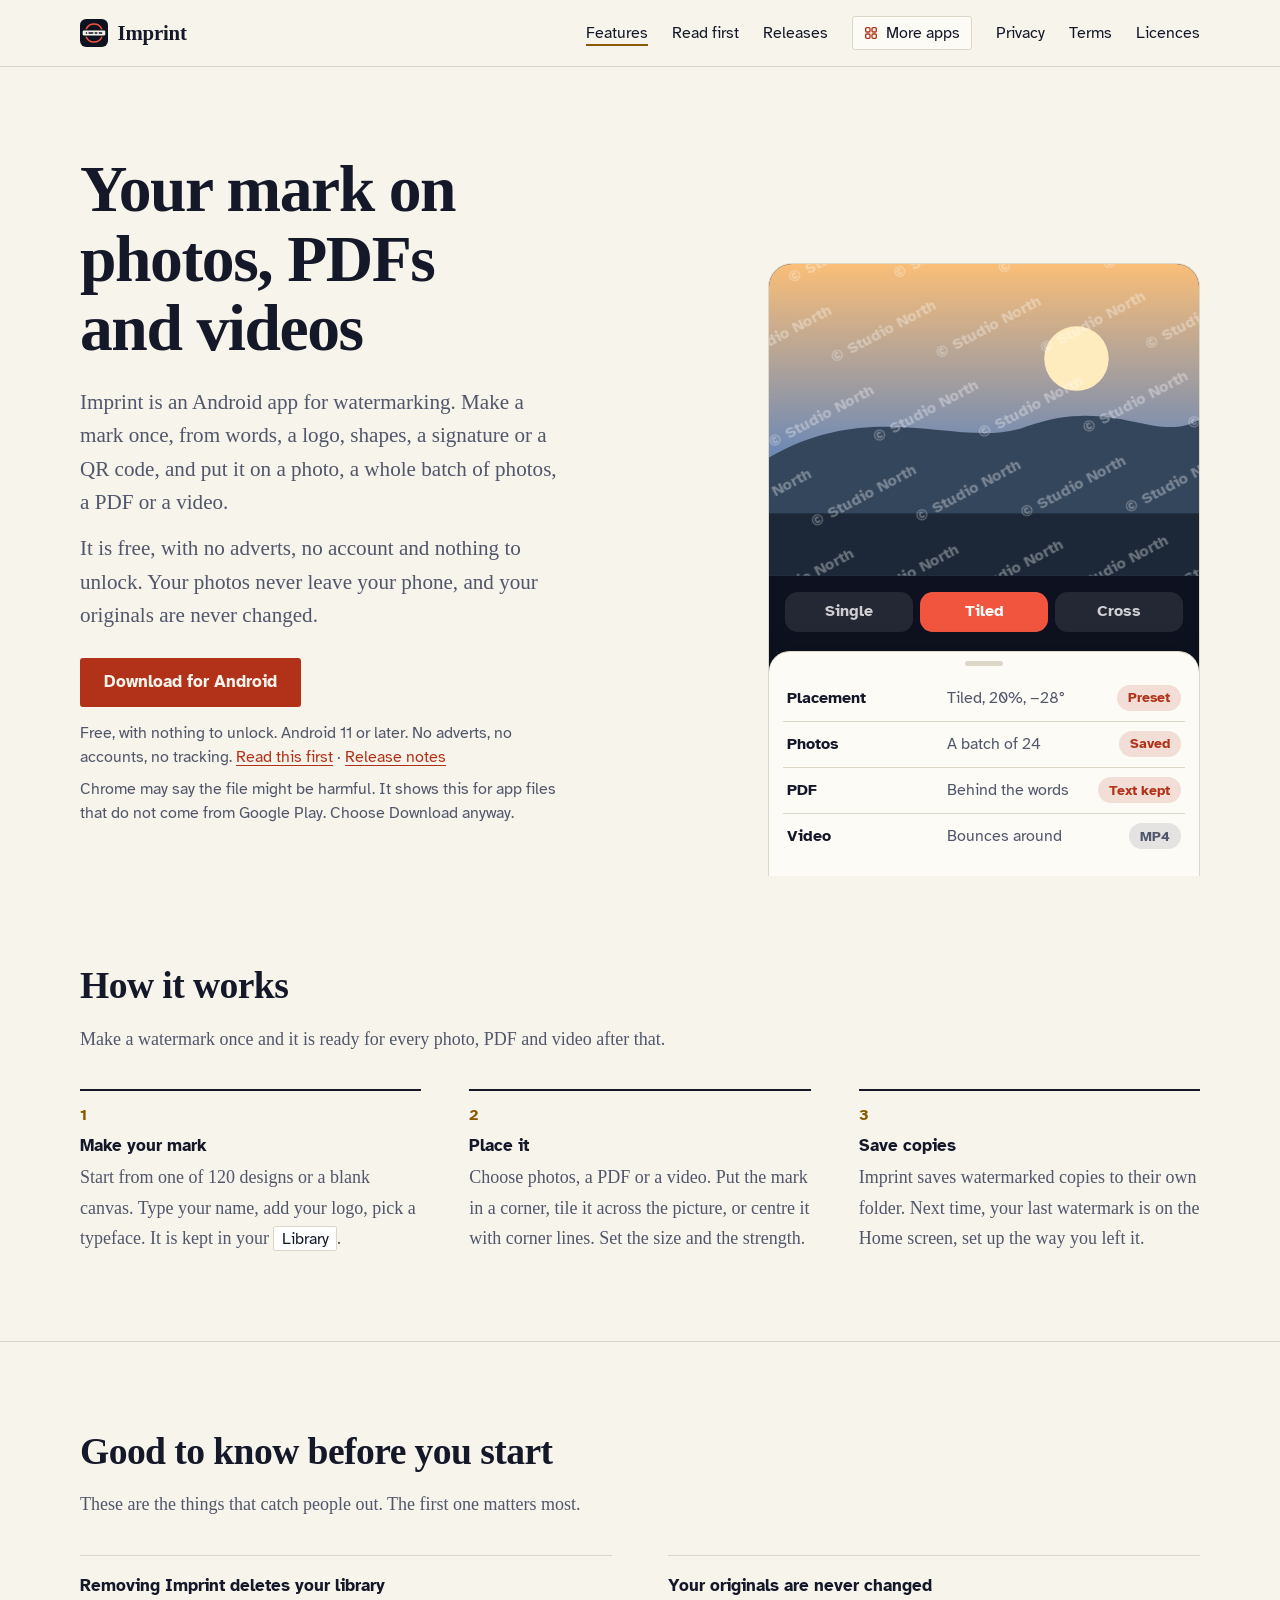
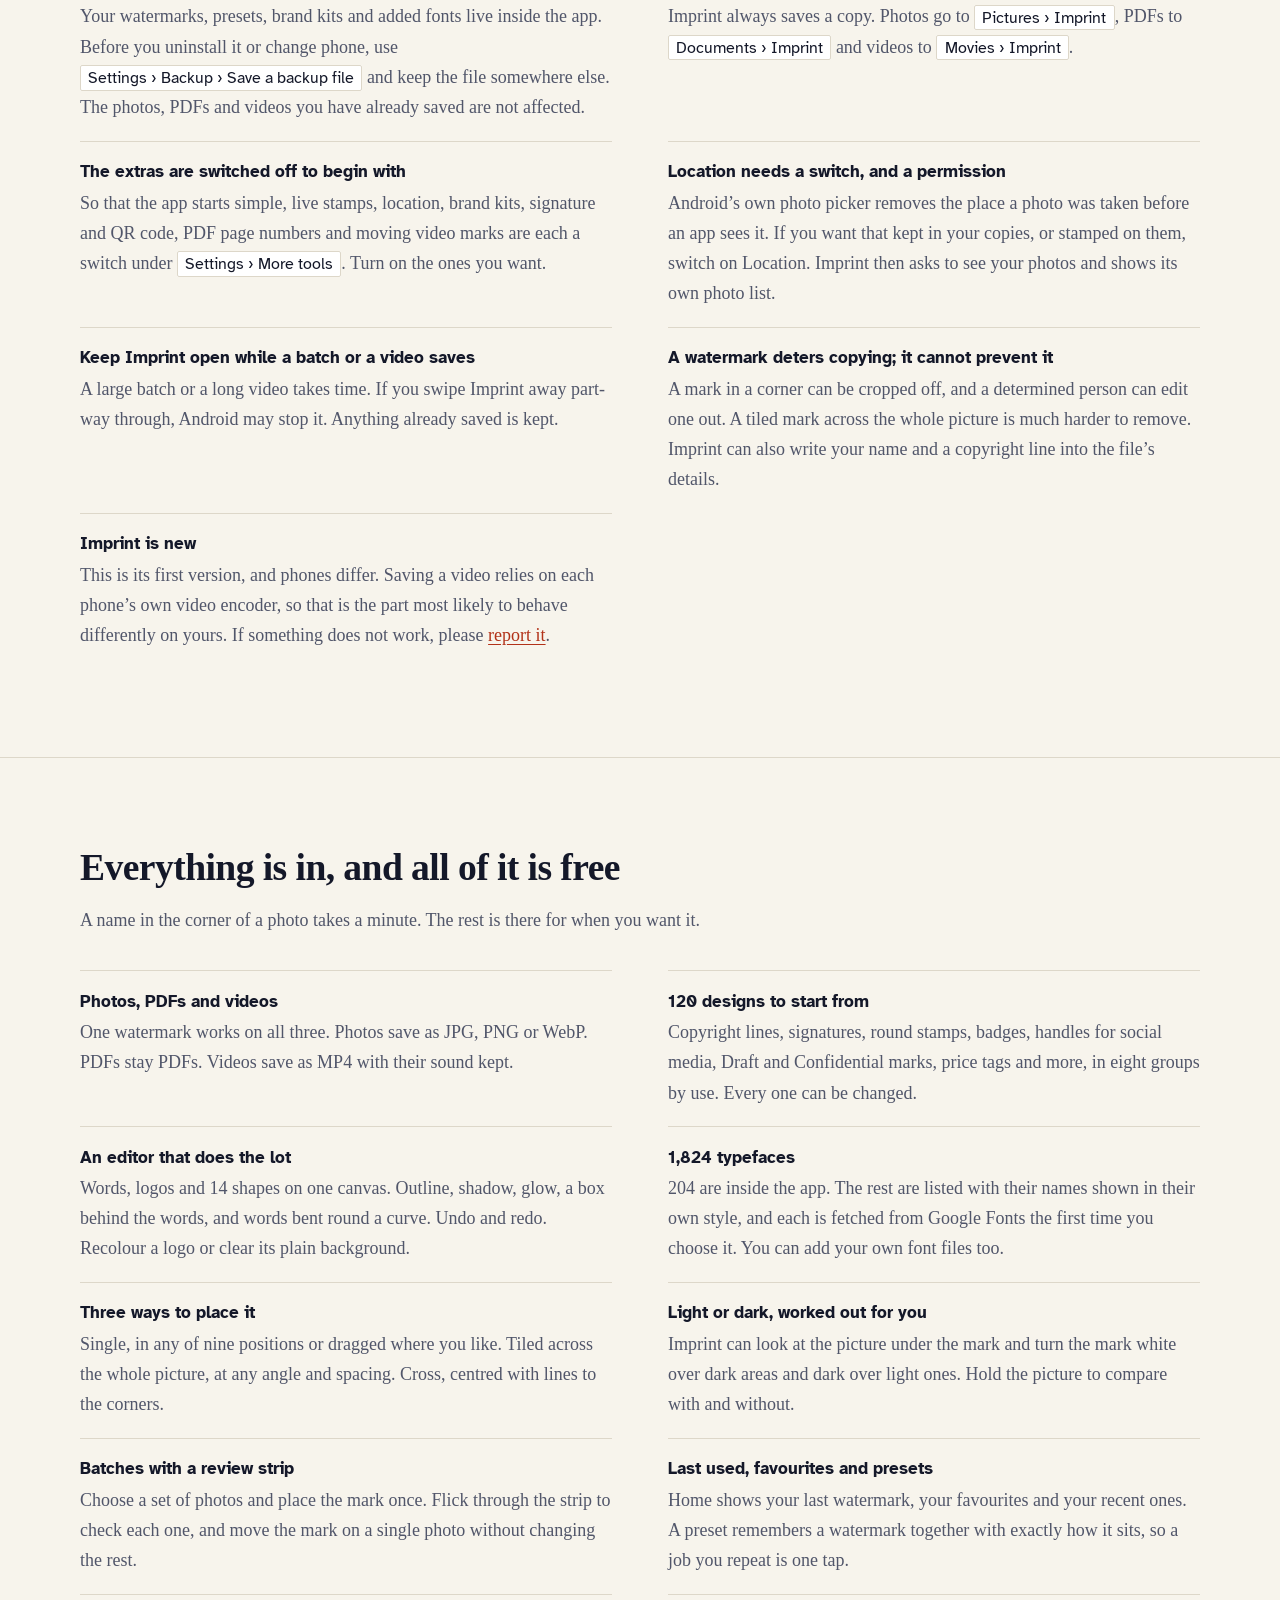
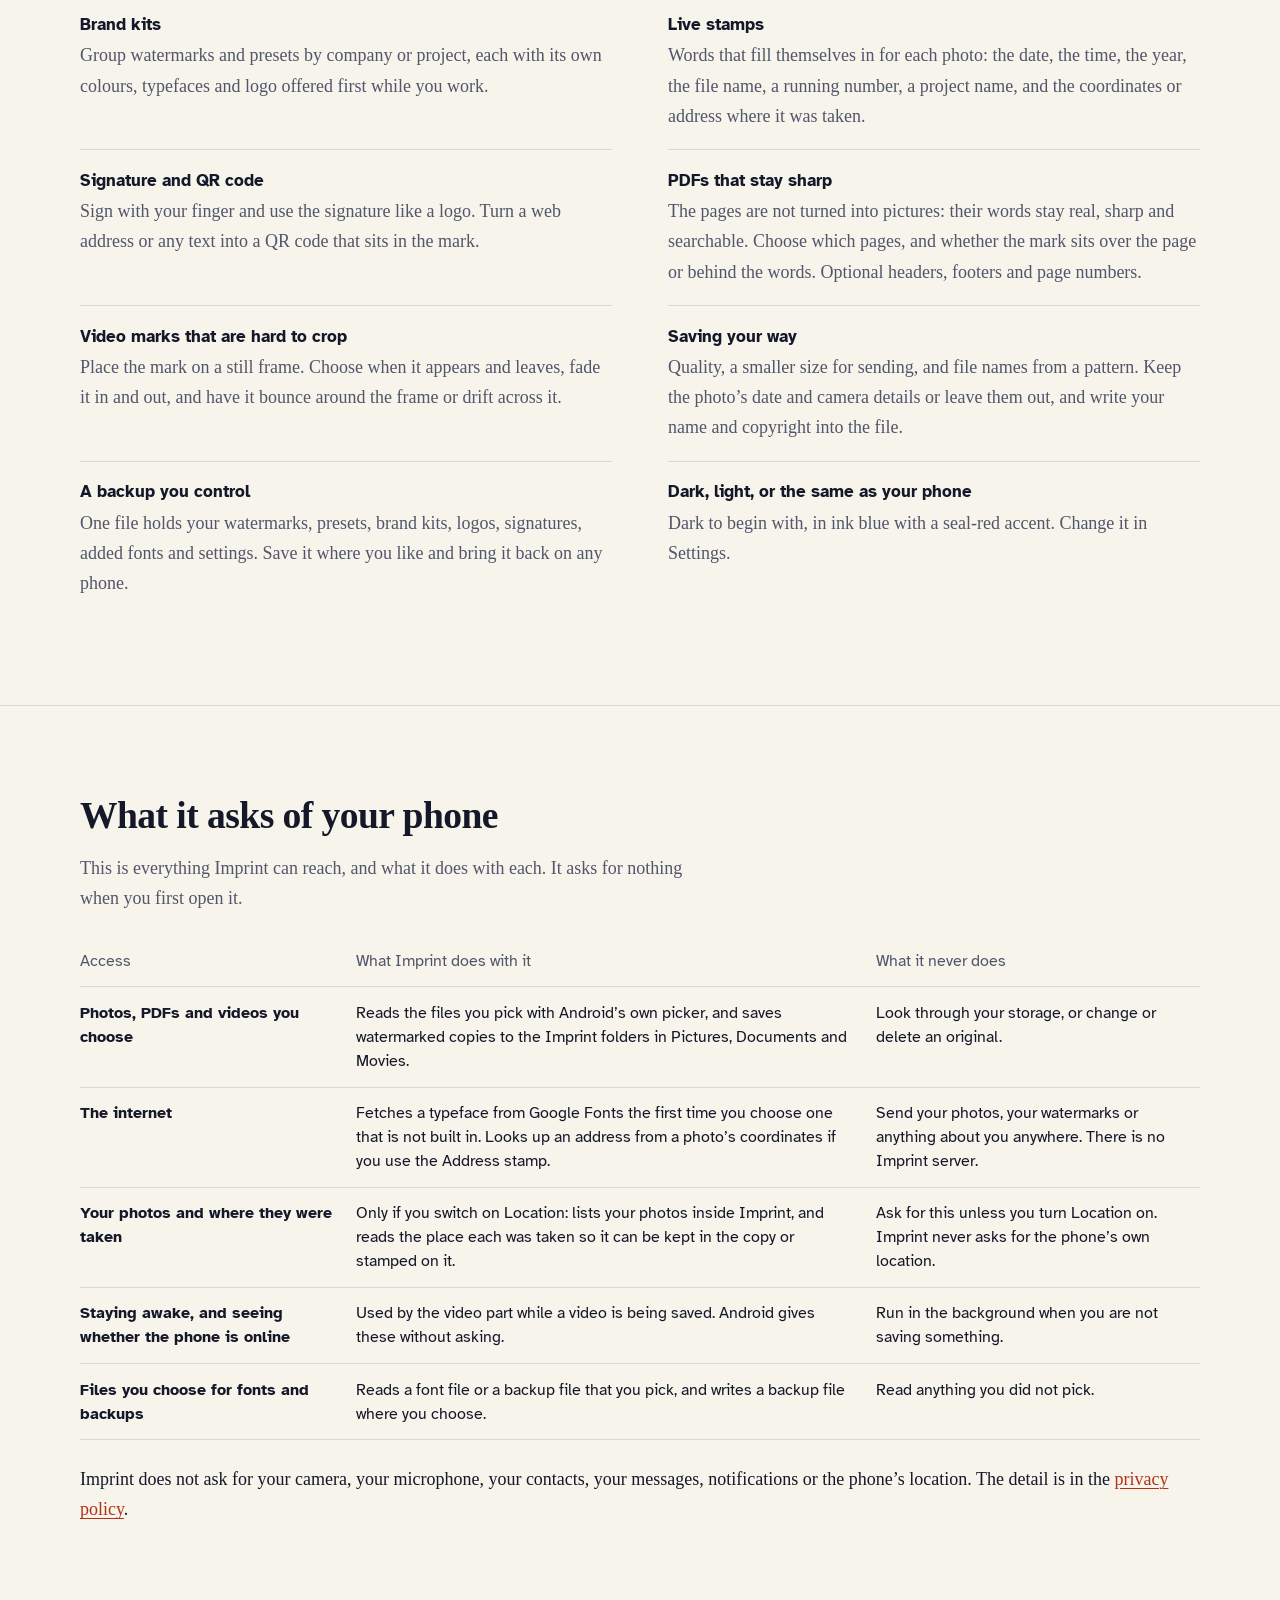
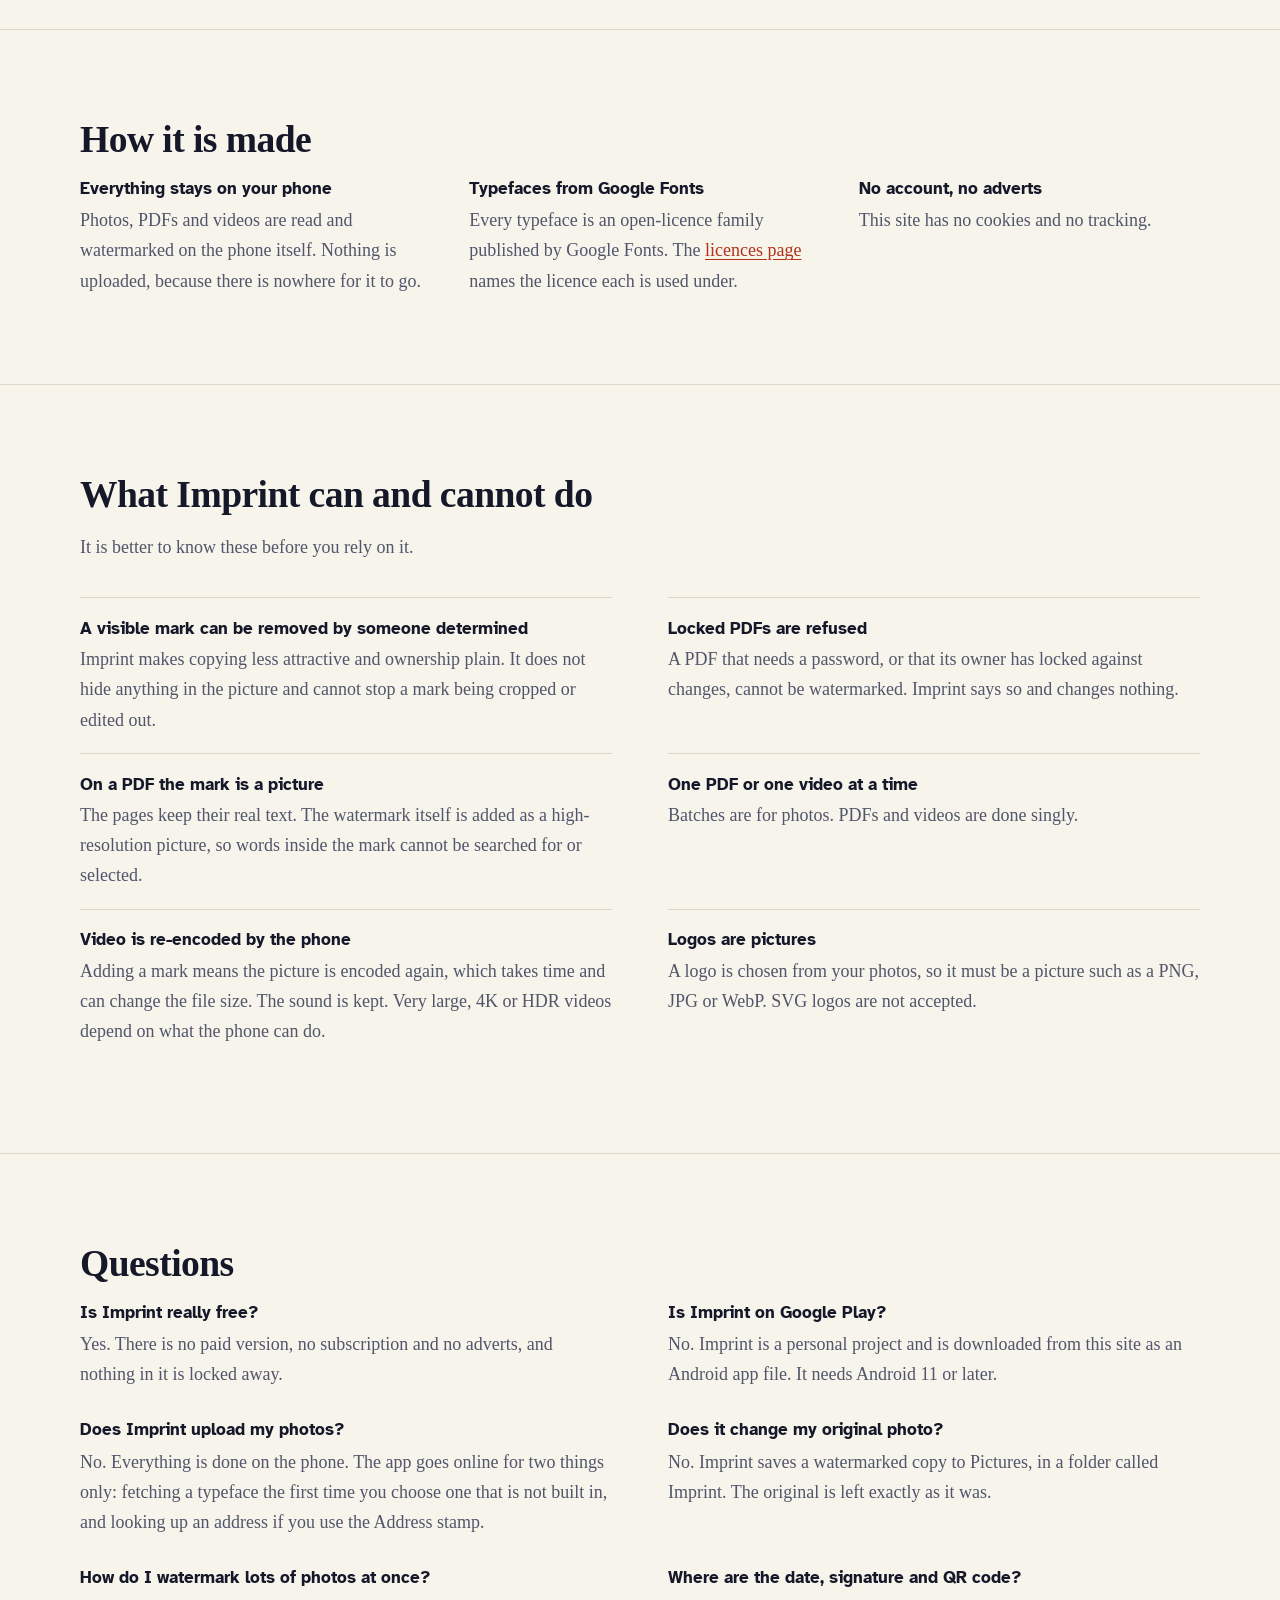
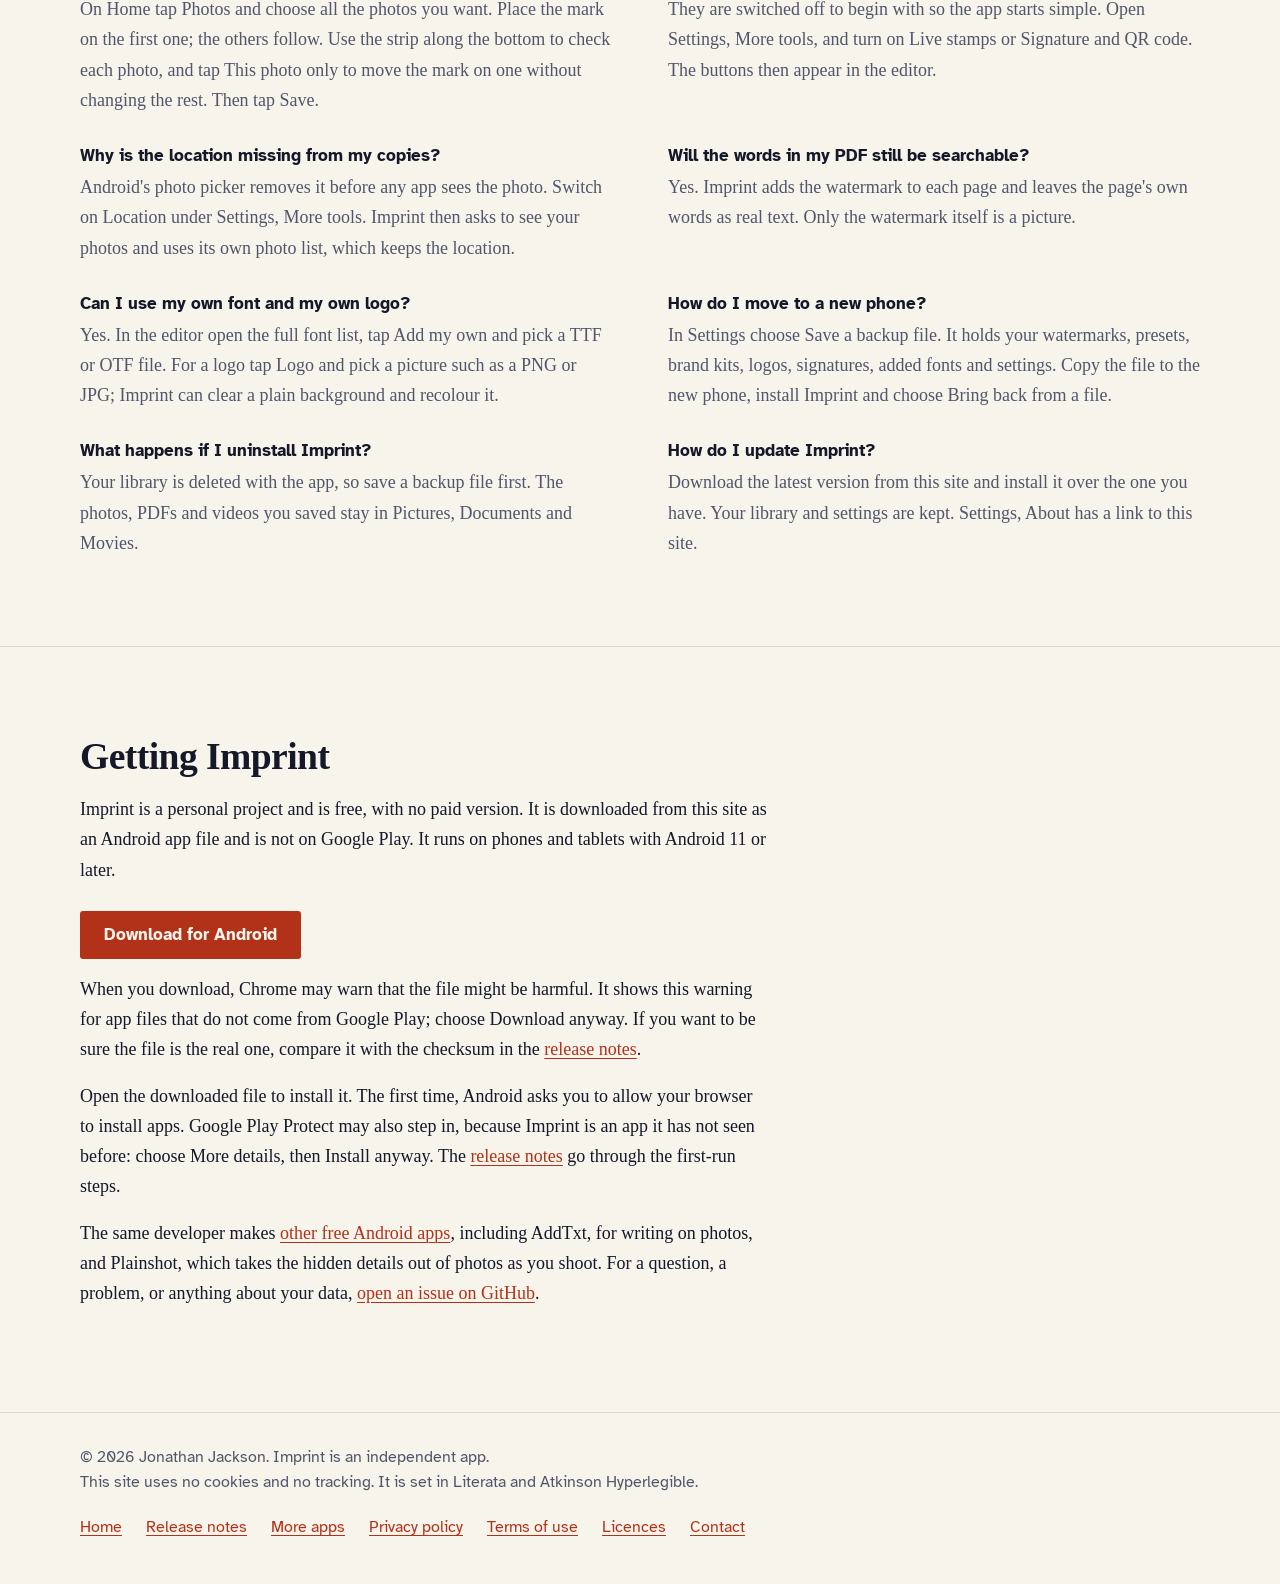
==== commit d87b70cc: "Website and app releases only: the app's source code is no longer published" ====
--- a/index.html
+++ b/index.html
@@ -131,7 +131,7 @@
 <ul class="plain">
 <li><h3>Everything stays on your phone</h3><p>Photos, PDFs and videos are read and watermarked on the phone itself. Nothing is uploaded, because there is nowhere for it to go.</p></li>
 <li><h3>Typefaces from Google Fonts</h3><p>Every typeface is an open-licence family published by Google Fonts. The <a href="licences.html">licences page</a> names the licence each is used under.</p></li>
-<li><h3>Open source, no account, no adverts</h3><p>The <a href="https://github.com/CustomGPTer/imprint">source code</a> is public, so the claims on this page can be checked. This site has no cookies and no tracking.</p></li>
+<li><h3>No account, no adverts</h3><p>This site has no cookies and no tracking.</p></li>
 </ul>
 </div>
 </section>
@@ -184,7 +184,6 @@
 <li><a href="privacy.html">Privacy policy</a></li>
 <li><a href="terms.html">Terms of use</a></li>
 <li><a href="licences.html">Licences</a></li>
-<li><a href="https://github.com/CustomGPTer/imprint">Source code</a></li>
 <li><a href="https://github.com/CustomGPTer/imprint/issues">Contact</a></li>
 </ul></nav>
 </div>
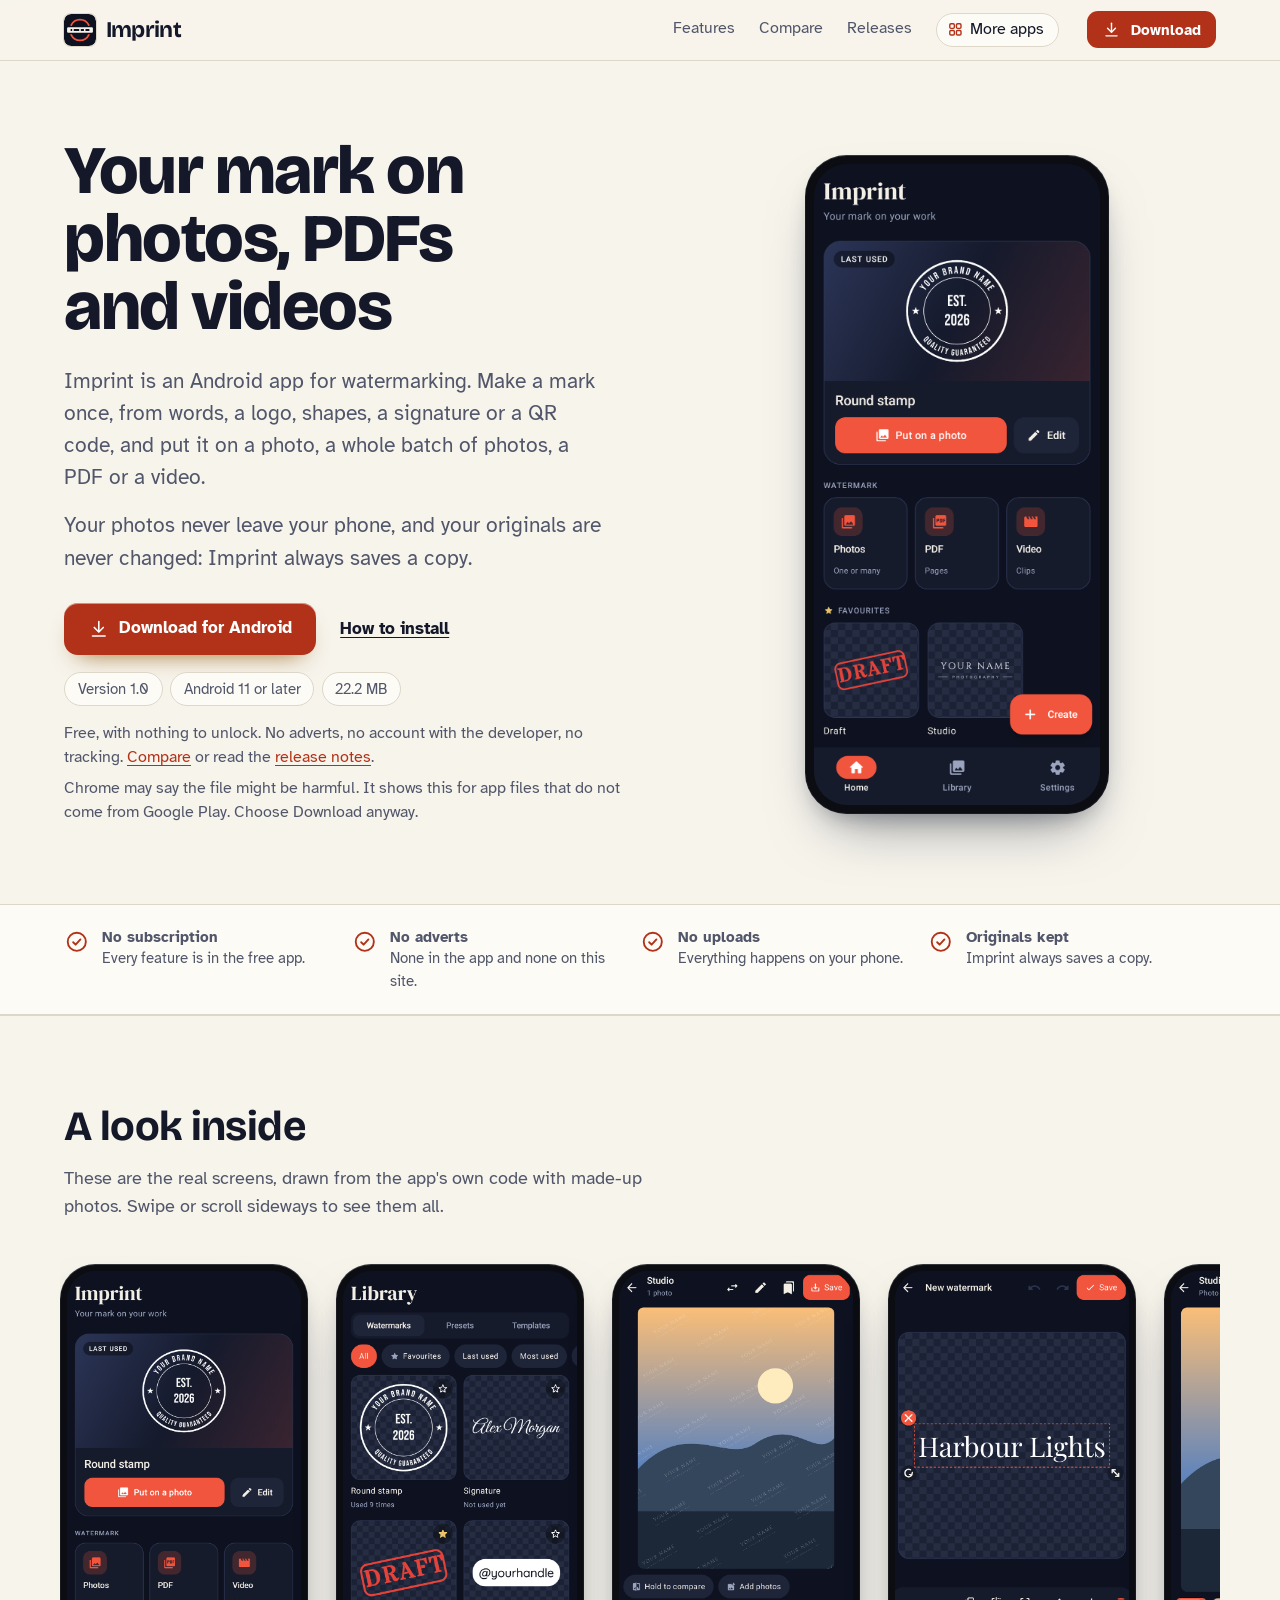
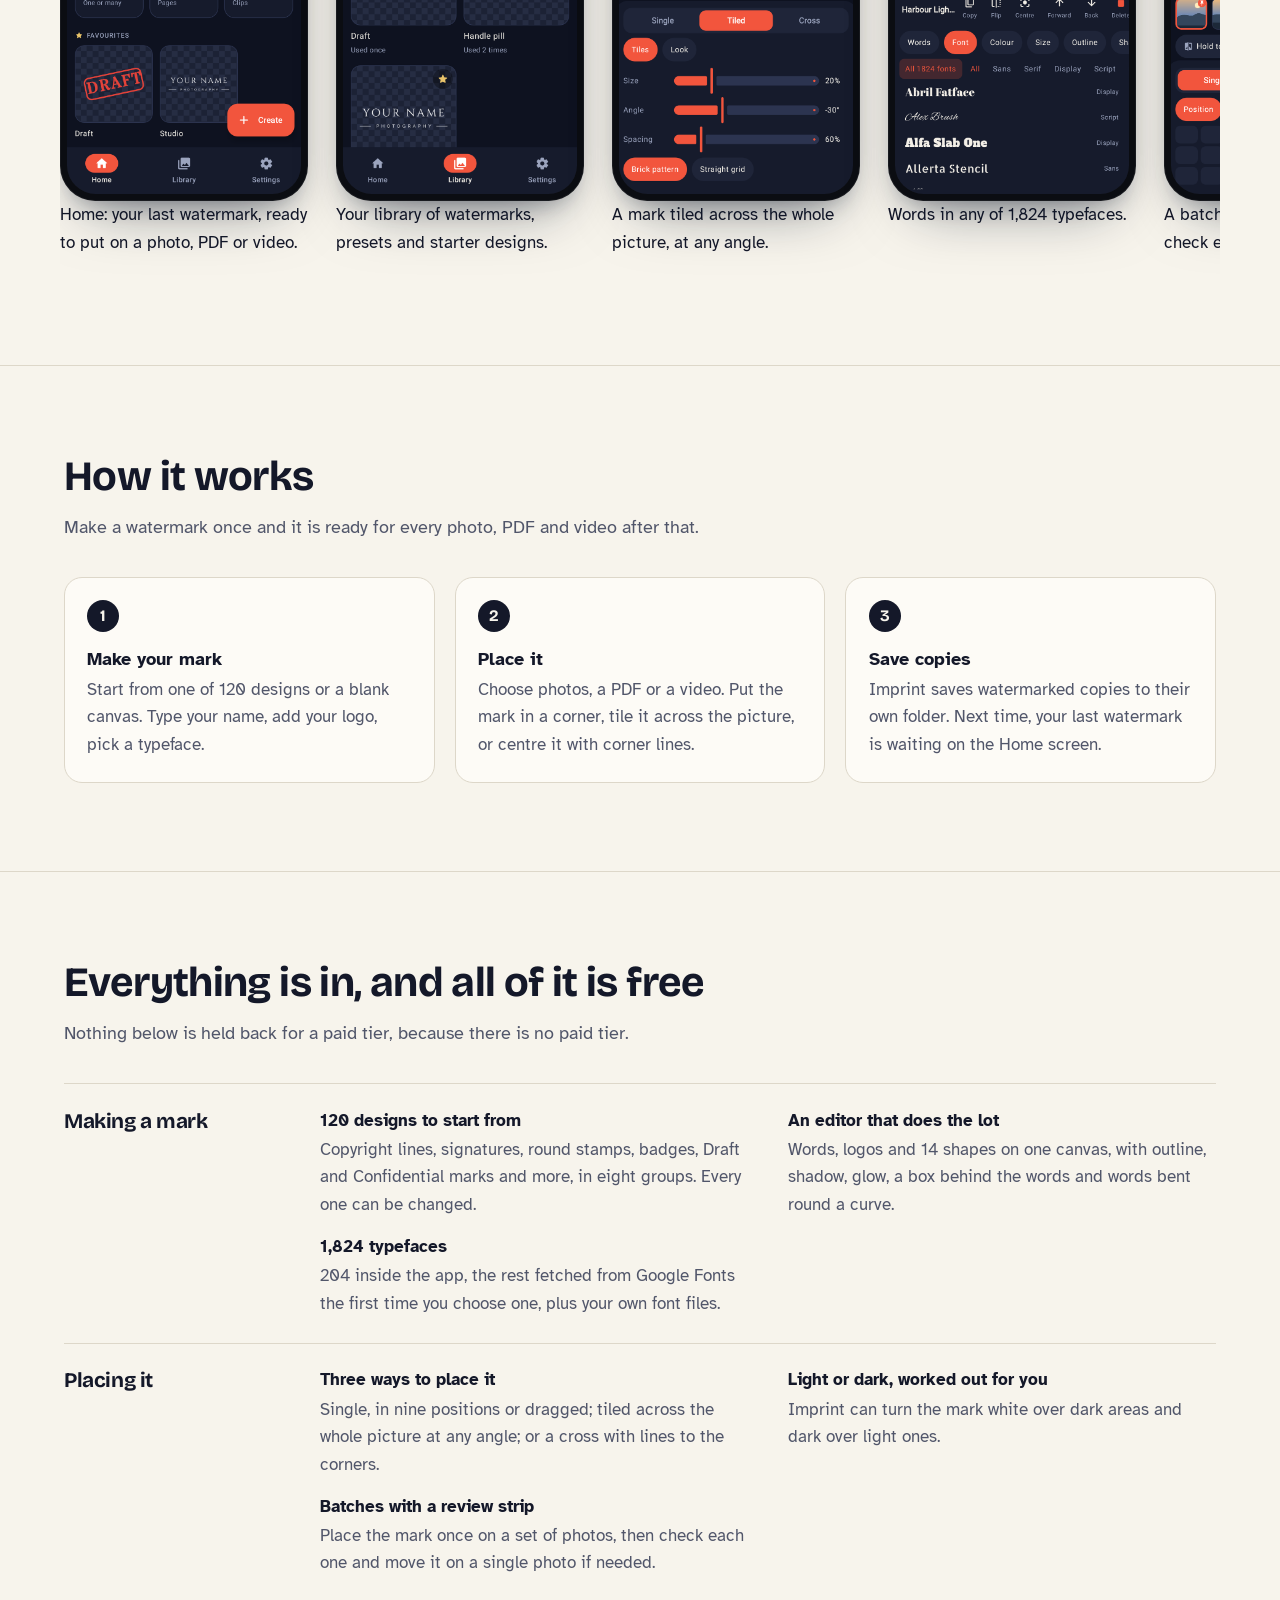
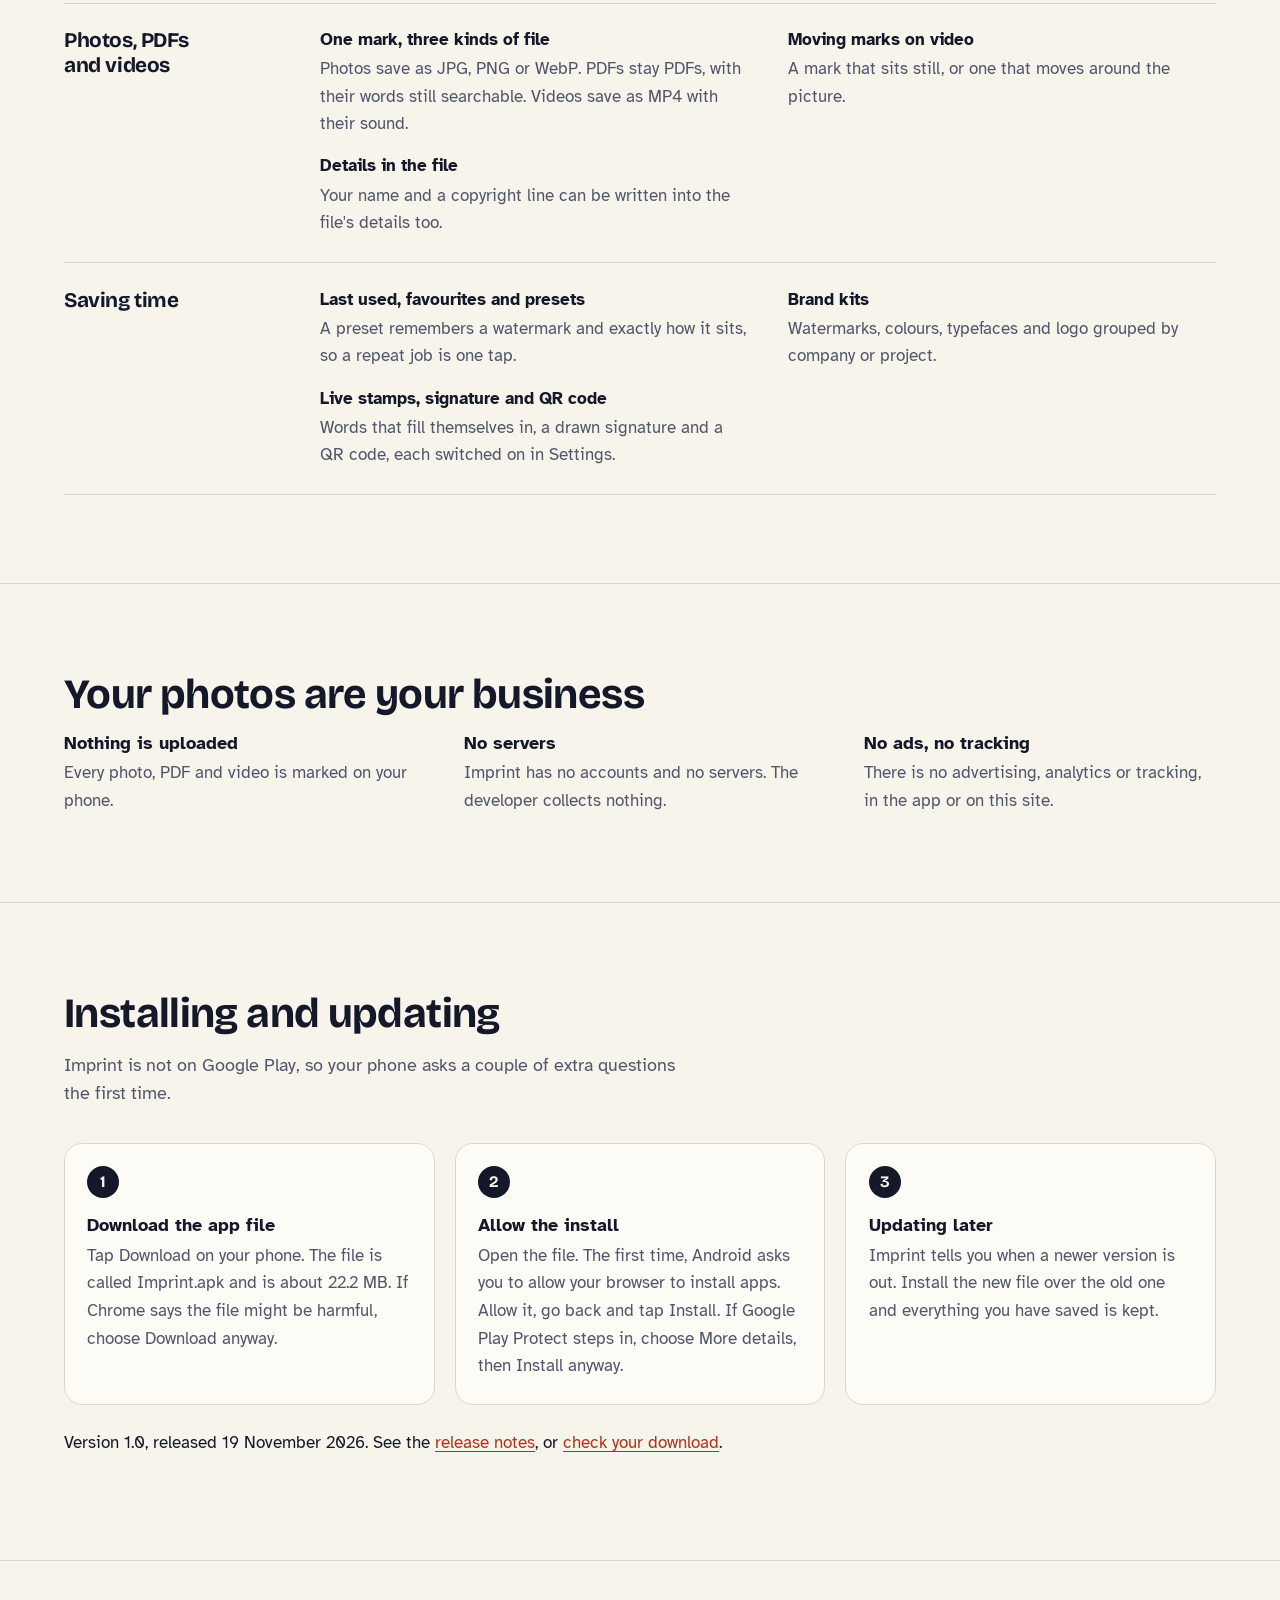
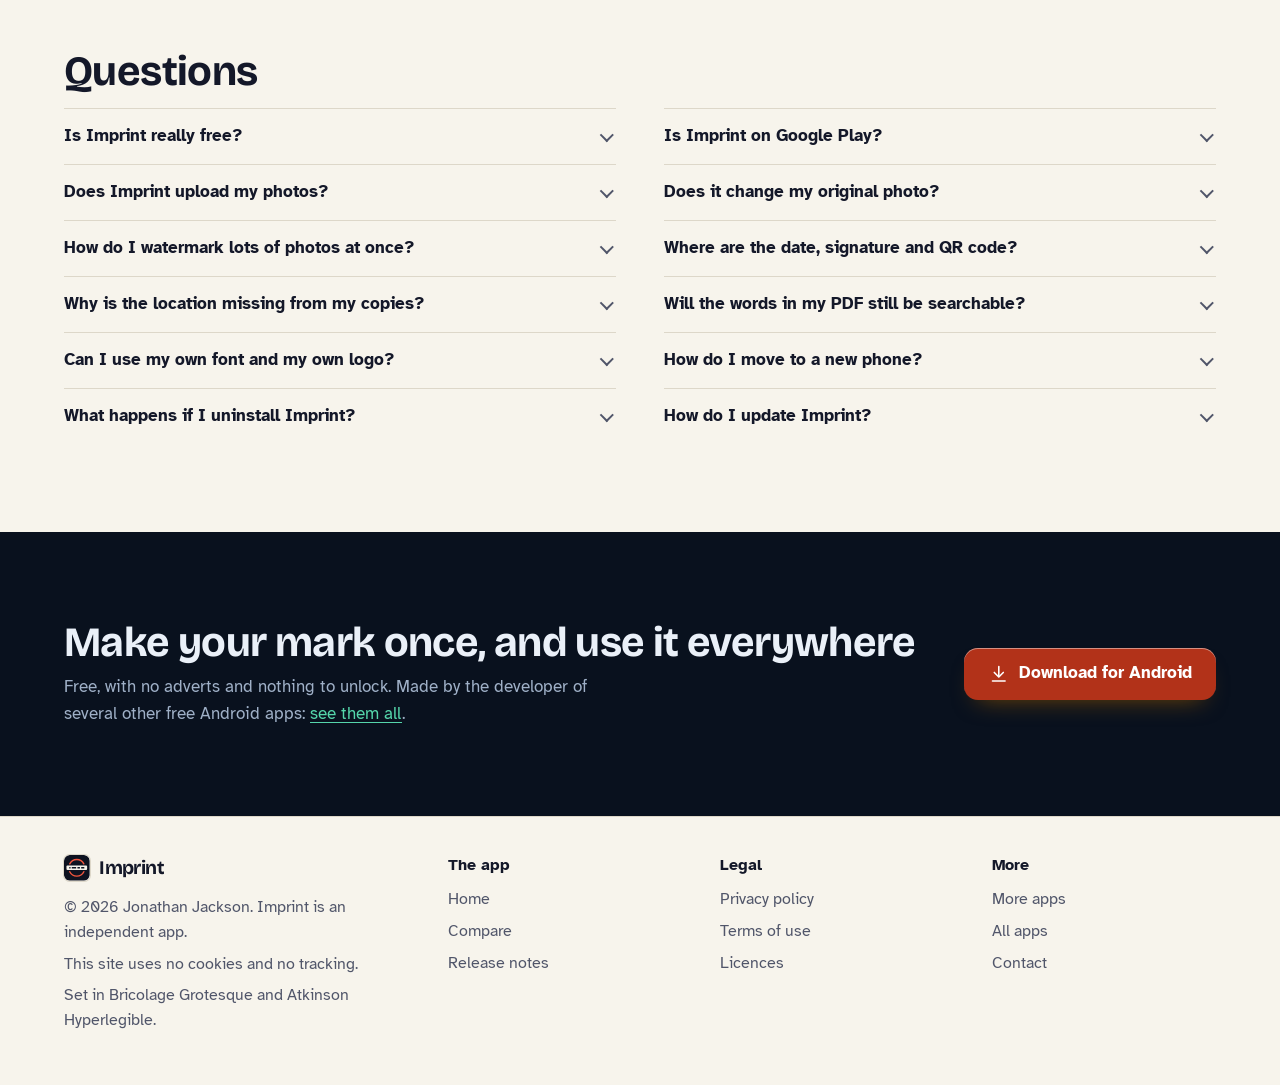
==== commit 8b99693c: "Rebuild the site on the shared layout, with real screens and a compare page" ====
--- a/index.html
+++ b/index.html
@@ -3,38 +3,41 @@
 <head>
 <meta charset="utf-8">
 <meta name="viewport" content="width=device-width, initial-scale=1">
-<title>Imprint: a free watermark app for Android</title>
-<meta name="description" content="Imprint is a free Android app that puts your watermark on photos, PDFs and videos. 120 designs to start from, 1,824 typefaces, batches, presets and a backup file. No adverts, no account.">
+<title>Imprint: your mark on photos, PDFs and videos</title>
+<meta name="description" content="Imprint is a free Android app for watermarking. Make a mark once from words, a logo, shapes, a signature or a QR code, and put it on a photo, a batch of photos, a PDF or a video. No adverts, no account.">
 <meta name="author" content="Jonathan Jackson">
 <link rel="canonical" href="https://customgpter.github.io/imprint/">
 <meta name="theme-color" content="#f7f4ec" media="(prefers-color-scheme: light)">
 <meta name="theme-color" content="#0e1220" media="(prefers-color-scheme: dark)">
 <meta property="og:type" content="website">
 <meta property="og:site_name" content="Imprint">
-<meta property="og:title" content="Imprint: a free watermark app for Android">
-<meta property="og:description" content="Imprint is a free Android app that puts your watermark on photos, PDFs and videos. 120 designs to start from, 1,824 typefaces, batches, presets and a backup file. No adverts, no account.">
+<meta property="og:title" content="Imprint: your mark on photos, PDFs and videos">
+<meta property="og:description" content="Imprint is a free Android app for watermarking. Make a mark once from words, a logo, shapes, a signature or a QR code, and put it on a photo, a batch of photos, a PDF or a video. No adverts, no account.">
 <meta property="og:url" content="https://customgpter.github.io/imprint/">
 <meta property="og:image" content="https://customgpter.github.io/imprint/assets/og.png">
 <meta property="og:image:width" content="1200">
 <meta property="og:image:height" content="630">
-<meta property="og:image:alt" content="The Imprint icon, a broken seal ring with a band across it, beside the words: your mark on photos, PDFs and videos">
+<meta property="og:image:alt" content="Imprint&#x27;s editor with a tiled watermark across a photo">
 <meta property="og:locale" content="en_GB">
 <meta name="twitter:card" content="summary_large_image">
-<link rel="icon" href="assets/favicon.svg" type="image/svg+xml">
-<link rel="apple-touch-icon" href="assets/apple-touch-icon.png">
-<link rel="preload" href="assets/fonts/literata-latin-700-normal.woff2" as="font" type="font/woff2" crossorigin>
-<link rel="preload" href="assets/fonts/literata-latin-400-normal.woff2" as="font" type="font/woff2" crossorigin>
-<link rel="stylesheet" href="assets/site.css?v=1">
-<script type="application/ld+json">{"@context":"https://schema.org","@type":"SoftwareApplication","name":"Imprint","url":"https://customgpter.github.io/imprint/","description":"Imprint is an Android app that puts your watermark on photos, PDFs and videos, with 120 starter designs, 1,824 typefaces, batches, presets, brand kits and a backup file.","applicationCategory":"MultimediaApplication","applicationSubCategory":"Watermark app","operatingSystem":"Android 11 or later","softwareVersion":"1.0","downloadUrl":"https://github.com/CustomGPTer/imprint/releases/latest/download/Imprint.apk","releaseNotes":"https://customgpter.github.io/imprint/releases.html","offers":{"@type":"Offer","price":"0","priceCurrency":"GBP"},"inLanguage":"en-GB","image":"https://customgpter.github.io/imprint/assets/og.png","featureList":["Photos, PDFs and videos","120 designs to start from","An editor that does the lot","1,824 typefaces","Three ways to place it","Light or dark, worked out for you","Batches with a review strip","Last used, favourites and presets","Brand kits","Live stamps","Signature and QR code","PDFs that stay sharp","Video marks that are hard to crop","Saving your way","A backup you control","Dark, light, or the same as your phone"],"author":{"@type":"Person","name":"Jonathan Jackson"}}</script>
-<script type="application/ld+json">{"@context":"https://schema.org","@type":"WebSite","name":"Imprint","url":"https://customgpter.github.io/imprint/","inLanguage":"en-GB"}</script>
+<link rel="icon" href="./assets/favicon.svg" type="image/svg+xml">
+<link rel="apple-touch-icon" href="./assets/apple-touch-icon.png">
+<link rel="preload" href="./assets/fonts/bricolage-grotesque-latin.woff2" as="font" type="font/woff2" crossorigin>
+<link rel="preload" href="./assets/fonts/atkinson-hyperlegible-latin-400-normal.woff2" as="font" type="font/woff2" crossorigin>
+<link rel="stylesheet" href="./assets/site.css?v=1">
+<link rel="stylesheet" href="./assets/house.css?v=1">
+<link rel="stylesheet" href="./assets/apps-list.css?v=1">
+<script src="./assets/apps-list.js?v=1" defer></script>
+<script type="application/ld+json">{"@context":"https://schema.org","@type":"SoftwareApplication","name":"Imprint","url":"https://customgpter.github.io/imprint/","description":"Imprint is a free Android app for watermarking. Make a mark once from words, a logo, shapes, a signature or a QR code, and put it on a photo, a batch of photos, a PDF or a video. No adverts, no account.","applicationCategory":"PhotographyApplication","operatingSystem":"Android 11 or later","softwareVersion":"1.0","downloadUrl":"https://github.com/CustomGPTer/imprint/releases/latest/download/Imprint.apk","releaseNotes":"https://customgpter.github.io/imprint/releases.html","offers":{"@type":"Offer","price":"0","priceCurrency":"GBP"},"inLanguage":"en-GB","image":"https://customgpter.github.io/imprint/assets/og.png","featureList":["120 designs to start from","An editor that does the lot","1,824 typefaces","Three ways to place it","Light or dark, worked out for you","Batches with a review strip","One mark, three kinds of file","Moving marks on video","Details in the file","Last used, favourites and presets","Brand kits","Live stamps, signature and QR code"],"author":{"@type":"Person","name":"Jonathan Jackson"}}</script>
 <script type="application/ld+json">{"@context":"https://schema.org","@type":"FAQPage","mainEntity":[{"@type":"Question","name":"Is Imprint really free?","acceptedAnswer":{"@type":"Answer","text":"Yes. There is no paid version, no subscription and no adverts, and nothing in it is locked away."}},{"@type":"Question","name":"Is Imprint on Google Play?","acceptedAnswer":{"@type":"Answer","text":"No. Imprint is a personal project and is downloaded from this site as an Android app file. It needs Android 11 or later."}},{"@type":"Question","name":"Does Imprint upload my photos?","acceptedAnswer":{"@type":"Answer","text":"No. Everything is done on the phone. The app goes online for two things only: fetching a typeface the first time you choose one that is not built in, and looking up an address if you use the Address stamp."}},{"@type":"Question","name":"Does it change my original photo?","acceptedAnswer":{"@type":"Answer","text":"No. Imprint saves a watermarked copy to Pictures, in a folder called Imprint. The original is left exactly as it was."}},{"@type":"Question","name":"How do I watermark lots of photos at once?","acceptedAnswer":{"@type":"Answer","text":"On Home tap Photos and choose all the photos you want. Place the mark on the first one; the others follow. Use the strip along the bottom to check each photo, and tap This photo only to move the mark on one without changing the rest. Then tap Save."}},{"@type":"Question","name":"Where are the date, signature and QR code?","acceptedAnswer":{"@type":"Answer","text":"They are switched off to begin with so the app starts simple. Open Settings, More tools, and turn on Live stamps or Signature and QR code. The buttons then appear in the editor."}},{"@type":"Question","name":"Why is the location missing from my copies?","acceptedAnswer":{"@type":"Answer","text":"Android's photo picker removes it before any app sees the photo. Switch on Location under Settings, More tools. Imprint then asks to see your photos and uses its own photo list, which keeps the location."}},{"@type":"Question","name":"Will the words in my PDF still be searchable?","acceptedAnswer":{"@type":"Answer","text":"Yes. Imprint adds the watermark to each page and leaves the page's own words as real text. Only the watermark itself is a picture."}},{"@type":"Question","name":"Can I use my own font and my own logo?","acceptedAnswer":{"@type":"Answer","text":"Yes. In the editor open the full font list, tap Add my own and pick a TTF or OTF file. For a logo tap Logo and pick a picture such as a PNG or JPG; Imprint can clear a plain background and recolour it."}},{"@type":"Question","name":"How do I move to a new phone?","acceptedAnswer":{"@type":"Answer","text":"In Settings choose Save a backup file. It holds your watermarks, presets, brand kits, logos, signatures, added fonts and settings. Copy the file to the new phone, install Imprint and choose Bring back from a file."}},{"@type":"Question","name":"What happens if I uninstall Imprint?","acceptedAnswer":{"@type":"Answer","text":"Your library is deleted with the app, so save a backup file first. The photos, PDFs and videos you saved stay in Pictures, Documents and Movies."}},{"@type":"Question","name":"How do I update Imprint?","acceptedAnswer":{"@type":"Answer","text":"Download the latest version from this site and install it over the one you have. Your library and settings are kept. Settings, About has a link to this site."}}]}</script>
 </head>
 <body>
 <a class="skip" href="#main">Skip to content</a>
 <header class="masthead">
 <div class="wrap">
-<a class="brand" href="./" aria-label="Imprint home"><svg viewBox="0 0 108 108" aria-hidden="true"><rect width="108" height="108" rx="24" fill="#0e1220"/><g transform="translate(54 54) scale(1.32) translate(-54 -54)"><path d="M31.5 41.5A25 25 0 0 1 76.5 41.5" fill="none" stroke="#f2553d" stroke-width="4.5" stroke-linecap="round"/><path d="M76.5 66.5A25 25 0 0 1 31.5 66.5" fill="none" stroke="#f2553d" stroke-width="4.5" stroke-linecap="round"/><path fill="#f6f2ea" d="M24 47h60a3 3 0 0 1 3 3v8a3 3 0 0 1-3 3H24a3 3 0 0 1-3-3v-8a3 3 0 0 1 3-3z"/><path fill="#0e1220" d="M30 51.5h4v5h-4zM38 51.5h14v5H38zM56 51.5h8v5h-8zM68 51.5h10v5H68z"/></g></svg><span>Imprint</span></a>
-<nav aria-label="Main"><ul><li><a href="./#features" aria-current="page">Features</a></li><li><a href="./#first">Read first</a></li><li><a href="releases.html">Releases</a></li><li><a class="more-apps" href="more-apps.html"><svg viewBox="0 0 24 24" aria-hidden="true"><rect x="4" y="4" width="6.5" height="6.5" rx="1.6"/><rect x="13.5" y="4" width="6.5" height="6.5" rx="1.6"/><rect x="4" y="13.5" width="6.5" height="6.5" rx="1.6"/><rect x="13.5" y="13.5" width="6.5" height="6.5" rx="1.6"/></svg>More apps</a></li><li><a href="privacy.html">Privacy</a></li><li><a href="terms.html">Terms</a></li><li><a href="licences.html">Licences</a></li></ul></nav>
+<a class="brand" href="./" aria-label="Imprint home"><svg viewBox="0 0 108 108" aria-hidden="true"><rect width="108" height="108" rx="24" fill="#0e1220"/><g transform="translate(54 54) scale(1.32) translate(-54 -54)"><path d="M31.5 41.500A25 25 0 0 1 76.500 41.500" fill="none" stroke="#f2553d" stroke-width="4.5" stroke-linecap="round"/><path d="M76.500 66.500A25 25 0 0 1 31.500 66.500" fill="none" stroke="#f2553d" stroke-width="4.5" stroke-linecap="round"/><path fill="#f6f2ea" d="M24 47h60a3 3 0 0 1 3 3v8a3 3 0 0 1-3 3H24a3 3 0 0 1-3-3v-8a3 3 0 0 1 3-3z"/><path fill="#0e1220" d="M30 51.500h4v5h-4zM38 51.500h14v5H38zM56 51.500h8v5h-8zM68 51.500h10v5H68z"/></g></svg><span>Imprint</span></a>
+<nav aria-label="Main"><ul><li><a href="./#features">Features</a></li><li><a href="./compare.html">Compare</a></li><li><a href="./releases.html">Releases</a></li><li><a class="more-apps" href="./more-apps.html"><svg class="ico" viewBox="0 0 24 24" aria-hidden="true"><rect x="4" y="4" width="6.5" height="6.5" rx="1.6"/><rect x="13.5" y="4" width="6.5" height="6.5" rx="1.6"/><rect x="4" y="13.5" width="6.5" height="6.5" rx="1.6"/><rect x="13.5" y="13.5" width="6.5" height="6.5" rx="1.6"/></svg>More apps</a></li></ul></nav>
+<a class="button small" href="https://github.com/CustomGPTer/imprint/releases/latest/download/Imprint.apk"><svg class="ico" viewBox="0 0 24 24" aria-hidden="true"><path d="M12 4v11"/><path d="M7 10.5l5 5 5-5"/><path d="M5 20h14"/></svg>Download</a>
 </div>
 </header>
 <main id="main">
@@ -42,148 +45,97 @@
 <div class="wrap hero-grid">
 <div class="hero-copy">
 <h1>Your mark on photos, PDFs and videos</h1>
-<p class="lede">Imprint is an Android app for watermarking. Make a mark once, from words, a logo, shapes, a signature or a QR code, and put it on a photo, a whole batch of photos, a PDF or a video.</p>
-<p class="lede">It is free, with no adverts, no account and nothing to unlock. Your photos never leave your phone, and your originals are never changed.</p>
-<p class="get"><a class="button" href="https://github.com/CustomGPTer/imprint/releases/latest/download/Imprint.apk">Download for Android</a></p>
-<p class="facts">Free, with nothing to unlock. Android 11 or later. No adverts, no accounts, no tracking. <a href="#first">Read this first</a> &middot; <a href="releases.html">Release notes</a></p>
+<p class="lede">Imprint is an Android app for watermarking. Make a mark once, from words, a logo, shapes, a signature or a QR code, and put it on a photo, a whole batch of photos, a PDF or a video.</p><p class="lede">Your photos never leave your phone, and your originals are never changed: Imprint always saves a copy.</p>
+
+<p class="get" id="download"><a class="button" href="https://github.com/CustomGPTer/imprint/releases/latest/download/Imprint.apk"><svg class="ico" viewBox="0 0 24 24" aria-hidden="true"><path d="M12 4v11"/><path d="M7 10.5l5 5 5-5"/><path d="M5 20h14"/></svg>Download for Android</a><a class="aside" href="#install">How to install</a></p>
+<ul class="pills"><li>Version 1.0</li><li>Android 11 or later</li><li>22.2 MB</li></ul>
+<p class="facts">Free, with nothing to unlock. No adverts, no account with the developer, no tracking. <a href="compare.html">Compare</a> or read the <a href="releases.html">release notes</a>.</p>
 <p class="facts">Chrome may say the file might be harmful. It shows this for app files that do not come from Google Play. Choose Download anyway.</p>
 </div>
-<div class="demo" role="img" aria-label="An example of Imprint at work. A photo of a sunset over hills carries a faint watermark, Studio North, repeated across the whole picture at an angle. Below it the Tiled placement is chosen, and a list shows a saved preset, a batch of 24 photos saved, a PDF with its text kept, and a video mark that bounces around the frame."><div class="shot"><svg viewBox="0 0 400 290" preserveAspectRatio="xMidYMid slice" aria-hidden="true"><defs><linearGradient id="sky" x1="0" y1="0" x2="0" y2="1"><stop offset="0" stop-color="#fabe78"/><stop offset="1" stop-color="#5a82be"/></linearGradient><pattern id="wm" width="176" height="84" patternUnits="userSpaceOnUse" patternTransform="rotate(-28)"><text x="10" y="26" class="wm-t">&#169; Studio North</text><text x="98" y="68" class="wm-t">&#169; Studio North</text><text x="-78" y="68" class="wm-t">&#169; Studio North</text></pattern></defs><rect width="400" height="200" fill="url(#sky)"/><circle cx="286" cy="88" r="30" fill="#ffecbe"/><path fill="#34465c" d="M0 180C100 122 180 174 240 151c80-29 120 17 160-6v145H0z"/><rect y="232" width="400" height="58" fill="#1c2838"/><rect width="400" height="290" fill="url(#wm)"/></svg><div class="modes"><span>Single</span><span class="on">Tiled</span><span>Cross</span></div></div><div class="sheet"><ul class="rows"><li class="row" style="--j:0"><span class="k">Placement</span><span class="v">Tiled, 20%, &minus;28&deg;</span><span class="t">Preset</span></li><li class="row" style="--j:1"><span class="k">Photos</span><span class="v">A batch of 24</span><span class="t">Saved</span></li><li class="row" style="--j:2"><span class="k">PDF</span><span class="v">Behind the words</span><span class="t">Text kept</span></li><li class="row open" style="--j:3"><span class="k">Video</span><span class="v">Bounces around</span><span class="t">MP4</span></li></ul></div></div>
+<div class="hero-phone"><div class="phone"><img src="./assets/screens/home.png" alt="Home: your last watermark, ready to put on a photo, PDF or video." width="393" height="852" fetchpriority="high"></div></div>
 </div>
 </div>
+
+<section class="promises" aria-label="In short">
+<div class="wrap"><ul><li><svg class="ico" viewBox="0 0 24 24" aria-hidden="true"><circle cx="12" cy="12" r="8.5"/><path d="M8.6 12.4l2.3 2.3 4.5-4.9"/></svg><span><b>No subscription</b><span>Every feature is in the free app.</span></span></li><li><svg class="ico" viewBox="0 0 24 24" aria-hidden="true"><circle cx="12" cy="12" r="8.5"/><path d="M8.6 12.4l2.3 2.3 4.5-4.9"/></svg><span><b>No adverts</b><span>None in the app and none on this site.</span></span></li><li><svg class="ico" viewBox="0 0 24 24" aria-hidden="true"><circle cx="12" cy="12" r="8.5"/><path d="M8.6 12.4l2.3 2.3 4.5-4.9"/></svg><span><b>No uploads</b><span>Everything happens on your phone.</span></span></li><li><svg class="ico" viewBox="0 0 24 24" aria-hidden="true"><circle cx="12" cy="12" r="8.5"/><path d="M8.6 12.4l2.3 2.3 4.5-4.9"/></svg><span><b>Originals kept</b><span>Imprint always saves a copy.</span></span></li></ul></div>
+</section>
+
+<section id="screens" aria-labelledby="screens-h">
+<div class="wrap">
+<h2 id="screens-h">A look inside</h2>
+<p class="intro">These are the real screens, drawn from the app&#x27;s own code with made-up photos. Swipe or scroll sideways to see them all.</p>
+<div class="gallery" tabindex="0" role="region" aria-label="Screens from Imprint"><figure class="shot"><div class="phone"><img src="./assets/screens/home.png" alt="Home: your last watermark, ready to put on a photo, PDF or video." width="393" height="852" loading="eager" decoding="async"></div><figcaption>Home: your last watermark, ready to put on a photo, PDF or video.</figcaption></figure><figure class="shot"><div class="phone"><img src="./assets/screens/library.png" alt="Your library of watermarks, presets and starter designs." width="393" height="852" loading="eager" decoding="async"></div><figcaption>Your library of watermarks, presets and starter designs.</figcaption></figure><figure class="shot"><div class="phone"><img src="./assets/screens/tiled.png" alt="A mark tiled across the whole picture, at any angle." width="393" height="852" loading="eager" decoding="async"></div><figcaption>A mark tiled across the whole picture, at any angle.</figcaption></figure><figure class="shot"><div class="phone"><img src="./assets/screens/fonts.png" alt="Words in any of 1,824 typefaces." width="393" height="852" loading="eager" decoding="async"></div><figcaption>Words in any of 1,824 typefaces.</figcaption></figure><figure class="shot"><div class="phone"><img src="./assets/screens/batch.png" alt="A batch of photos, with a strip to check each one." width="393" height="852" loading="eager" decoding="async"></div><figcaption>A batch of photos, with a strip to check each one.</figcaption></figure><figure class="shot"><div class="phone"><img src="./assets/screens/pdf.png" alt="A PDF marked on every page, with its words kept." width="393" height="852" loading="eager" decoding="async"></div><figcaption>A PDF marked on every page, with its words kept.</figcaption></figure><figure class="shot"><div class="phone"><img src="./assets/screens/video.png" alt="A video, with the mark timed or moving." width="393" height="852" loading="eager" decoding="async"></div><figcaption>A video, with the mark timed or moving.</figcaption></figure><figure class="shot"><div class="phone"><img src="./assets/screens/kits.png" alt="Brand kits: colours, fonts and logos for each company." width="393" height="852" loading="eager" decoding="async"></div><figcaption>Brand kits: colours, fonts and logos for each company.</figcaption></figure></div>
+</div>
+</section>
 
 <section id="how" aria-labelledby="how-h">
 <div class="wrap">
 <h2 id="how-h">How it works</h2>
 <p class="intro">Make a watermark once and it is ready for every photo, PDF and video after that.</p>
-<ol class="steps">
-<li><h3>Make your mark</h3><p>Start from one of 120 designs or a blank canvas. Type your name, add your logo, pick a typeface. It is kept in your <span class="path">Library</span>.</p></li>
-<li><h3>Place it</h3><p>Choose photos, a PDF or a video. Put the mark in a corner, tile it across the picture, or centre it with corner lines. Set the size and the strength.</p></li>
-<li><h3>Save copies</h3><p>Imprint saves watermarked copies to their own folder. Next time, your last watermark is on the Home screen, set up the way you left it.</p></li>
-</ol>
-</div>
-</section>
-
-<section id="first" aria-labelledby="first-h">
-<div class="wrap">
-<h2 id="first-h">Good to know before you start</h2>
-<p class="intro">These are the things that catch people out. The first one matters most.</p>
-<dl class="features">
-<div><dt>Removing Imprint deletes your library</dt><dd>Your watermarks, presets, brand kits and added fonts live inside the app. Before you uninstall it or change phone, use <span class="path">Settings &rsaquo; Backup &rsaquo; Save a backup file</span> and keep the file somewhere else. The photos, PDFs and videos you have already saved are not affected.</dd></div>
-<div><dt>Your originals are never changed</dt><dd>Imprint always saves a copy. Photos go to <span class="path">Pictures &rsaquo; Imprint</span>, PDFs to <span class="path">Documents &rsaquo; Imprint</span> and videos to <span class="path">Movies &rsaquo; Imprint</span>.</dd></div>
-<div><dt>The extras are switched off to begin with</dt><dd>So that the app starts simple, live stamps, location, brand kits, signature and QR code, PDF page numbers and moving video marks are each a switch under <span class="path">Settings &rsaquo; More tools</span>. Turn on the ones you want.</dd></div>
-<div><dt>Location needs a switch, and a permission</dt><dd>Android&rsquo;s own photo picker removes the place a photo was taken before an app sees it. If you want that kept in your copies, or stamped on them, switch on Location. Imprint then asks to see your photos and shows its own photo list.</dd></div>
-<div><dt>Keep Imprint open while a batch or a video saves</dt><dd>A large batch or a long video takes time. If you swipe Imprint away part-way through, Android may stop it. Anything already saved is kept.</dd></div>
-<div><dt>A watermark deters copying; it cannot prevent it</dt><dd>A mark in a corner can be cropped off, and a determined person can edit one out. A tiled mark across the whole picture is much harder to remove. Imprint can also write your name and a copyright line into the file&rsquo;s details.</dd></div>
-<div><dt>Imprint is new</dt><dd>This is its first version, and phones differ. Saving a video relies on each phone&rsquo;s own video encoder, so that is the part most likely to behave differently on yours. If something does not work, please <a href="https://github.com/CustomGPTer/imprint/issues">report it</a>.</dd></div>
-</dl>
+<ol class="steps"><li><h3>Make your mark</h3><p>Start from one of 120 designs or a blank canvas. Type your name, add your logo, pick a typeface.</p></li><li><h3>Place it</h3><p>Choose photos, a PDF or a video. Put the mark in a corner, tile it across the picture, or centre it with corner lines.</p></li><li><h3>Save copies</h3><p>Imprint saves watermarked copies to their own folder. Next time, your last watermark is waiting on the Home screen.</p></li></ol>
 </div>
 </section>
 
 <section id="features" aria-labelledby="features-h">
 <div class="wrap">
 <h2 id="features-h">Everything is in, and all of it is free</h2>
-<p class="intro">A name in the corner of a photo takes a minute. The rest is there for when you want it.</p>
-<dl class="features">
-<div><dt>Photos, PDFs and videos</dt><dd>One watermark works on all three. Photos save as JPG, PNG or WebP. PDFs stay PDFs. Videos save as MP4 with their sound kept.</dd></div>
-<div><dt>120 designs to start from</dt><dd>Copyright lines, signatures, round stamps, badges, handles for social media, Draft and Confidential marks, price tags and more, in eight groups by use. Every one can be changed.</dd></div>
-<div><dt>An editor that does the lot</dt><dd>Words, logos and 14 shapes on one canvas. Outline, shadow, glow, a box behind the words, and words bent round a curve. Undo and redo. Recolour a logo or clear its plain background.</dd></div>
-<div><dt>1,824 typefaces</dt><dd>204 are inside the app. The rest are listed with their names shown in their own style, and each is fetched from Google Fonts the first time you choose it. You can add your own font files too.</dd></div>
-<div><dt>Three ways to place it</dt><dd>Single, in any of nine positions or dragged where you like. Tiled across the whole picture, at any angle and spacing. Cross, centred with lines to the corners.</dd></div>
-<div><dt>Light or dark, worked out for you</dt><dd>Imprint can look at the picture under the mark and turn the mark white over dark areas and dark over light ones. Hold the picture to compare with and without.</dd></div>
-<div><dt>Batches with a review strip</dt><dd>Choose a set of photos and place the mark once. Flick through the strip to check each one, and move the mark on a single photo without changing the rest.</dd></div>
-<div><dt>Last used, favourites and presets</dt><dd>Home shows your last watermark, your favourites and your recent ones. A preset remembers a watermark together with exactly how it sits, so a job you repeat is one tap.</dd></div>
-<div><dt>Brand kits</dt><dd>Group watermarks and presets by company or project, each with its own colours, typefaces and logo offered first while you work.</dd></div>
-<div><dt>Live stamps</dt><dd>Words that fill themselves in for each photo: the date, the time, the year, the file name, a running number, a project name, and the coordinates or address where it was taken.</dd></div>
-<div><dt>Signature and QR code</dt><dd>Sign with your finger and use the signature like a logo. Turn a web address or any text into a QR code that sits in the mark.</dd></div>
-<div><dt>PDFs that stay sharp</dt><dd>The pages are not turned into pictures: their words stay real, sharp and searchable. Choose which pages, and whether the mark sits over the page or behind the words. Optional headers, footers and page numbers.</dd></div>
-<div><dt>Video marks that are hard to crop</dt><dd>Place the mark on a still frame. Choose when it appears and leaves, fade it in and out, and have it bounce around the frame or drift across it.</dd></div>
-<div><dt>Saving your way</dt><dd>Quality, a smaller size for sending, and file names from a pattern. Keep the photo&rsquo;s date and camera details or leave them out, and write your name and copyright into the file.</dd></div>
-<div><dt>A backup you control</dt><dd>One file holds your watermarks, presets, brand kits, logos, signatures, added fonts and settings. Save it where you like and bring it back on any phone.</dd></div>
-<div><dt>Dark, light, or the same as your phone</dt><dd>Dark to begin with, in ink blue with a seal-red accent. Change it in Settings.</dd></div>
-</dl>
+<p class="intro">Nothing below is held back for a paid tier, because there is no paid tier.</p>
+<div class="groups"><div class="group"><h3>Making a mark</h3><dl><div><dt>120 designs to start from</dt><dd>Copyright lines, signatures, round stamps, badges, Draft and Confidential marks and more, in eight groups. Every one can be changed.</dd></div><div><dt>An editor that does the lot</dt><dd>Words, logos and 14 shapes on one canvas, with outline, shadow, glow, a box behind the words and words bent round a curve.</dd></div><div><dt>1,824 typefaces</dt><dd>204 inside the app, the rest fetched from Google Fonts the first time you choose one, plus your own font files.</dd></div></dl></div><div class="group"><h3>Placing it</h3><dl><div><dt>Three ways to place it</dt><dd>Single, in nine positions or dragged; tiled across the whole picture at any angle; or a cross with lines to the corners.</dd></div><div><dt>Light or dark, worked out for you</dt><dd>Imprint can turn the mark white over dark areas and dark over light ones.</dd></div><div><dt>Batches with a review strip</dt><dd>Place the mark once on a set of photos, then check each one and move it on a single photo if needed.</dd></div></dl></div><div class="group"><h3>Photos, PDFs and videos</h3><dl><div><dt>One mark, three kinds of file</dt><dd>Photos save as JPG, PNG or WebP. PDFs stay PDFs, with their words still searchable. Videos save as MP4 with their sound.</dd></div><div><dt>Moving marks on video</dt><dd>A mark that sits still, or one that moves around the picture.</dd></div><div><dt>Details in the file</dt><dd>Your name and a copyright line can be written into the file's details too.</dd></div></dl></div><div class="group"><h3>Saving time</h3><dl><div><dt>Last used, favourites and presets</dt><dd>A preset remembers a watermark and exactly how it sits, so a repeat job is one tap.</dd></div><div><dt>Brand kits</dt><dd>Watermarks, colours, typefaces and logo grouped by company or project.</dd></div><div><dt>Live stamps, signature and QR code</dt><dd>Words that fill themselves in, a drawn signature and a QR code, each switched on in Settings.</dd></div></dl></div></div>
 </div>
 </section>
 
-<section id="permissions" aria-labelledby="permissions-h">
+<section id="privacy" aria-labelledby="privacy-h">
 <div class="wrap">
-<h2 id="permissions-h">What it asks of your phone</h2>
-<p class="intro">This is everything Imprint can reach, and what it does with each. It asks for nothing when you first open it.</p>
-<div class="scroll">
-<table>
-<thead><tr><th scope="col">Access</th><th scope="col">What Imprint does with it</th><th scope="col">What it never does</th></tr></thead>
-<tbody>
-<tr><th scope="row">Photos, PDFs and videos you choose</th><td>Reads the files you pick with Android&rsquo;s own picker, and saves watermarked copies to the Imprint folders in Pictures, Documents and Movies.</td><td>Look through your storage, or change or delete an original.</td></tr>
-<tr><th scope="row">The internet</th><td>Fetches a typeface from Google Fonts the first time you choose one that is not built in. Looks up an address from a photo&rsquo;s coordinates if you use the Address stamp.</td><td>Send your photos, your watermarks or anything about you anywhere. There is no Imprint server.</td></tr>
-<tr><th scope="row">Your photos and where they were taken</th><td>Only if you switch on Location: lists your photos inside Imprint, and reads the place each was taken so it can be kept in the copy or stamped on it.</td><td>Ask for this unless you turn Location on. Imprint never asks for the phone&rsquo;s own location.</td></tr>
-<tr><th scope="row">Staying awake, and seeing whether the phone is online</th><td>Used by the video part while a video is being saved. Android gives these without asking.</td><td>Run in the background when you are not saving something.</td></tr>
-<tr><th scope="row">Files you choose for fonts and backups</th><td>Reads a font file or a backup file that you pick, and writes a backup file where you choose.</td><td>Read anything you did not pick.</td></tr>
-</tbody>
-</table>
-</div>
-<p class="after-table">Imprint does not ask for your camera, your microphone, your contacts, your messages, notifications or the phone&rsquo;s location. The detail is in the <a href="privacy.html">privacy policy</a>.</p>
+<h2 id="privacy-h">Your photos are your business</h2>
+<ul class="plain"><li><h3>Nothing is uploaded</h3><p>Every photo, PDF and video is marked on your phone.</p></li><li><h3>No servers</h3><p>Imprint has no accounts and no servers. The developer collects nothing.</p></li><li><h3>No ads, no tracking</h3><p>There is no advertising, analytics or tracking, in the app or on this site.</p></li></ul>
 </div>
 </section>
 
-<section id="inside" aria-labelledby="inside-h">
+<section id="install" aria-labelledby="install-h">
 <div class="wrap">
-<h2 id="inside-h">How it is made</h2>
-<ul class="plain">
-<li><h3>Everything stays on your phone</h3><p>Photos, PDFs and videos are read and watermarked on the phone itself. Nothing is uploaded, because there is nowhere for it to go.</p></li>
-<li><h3>Typefaces from Google Fonts</h3><p>Every typeface is an open-licence family published by Google Fonts. The <a href="licences.html">licences page</a> names the licence each is used under.</p></li>
-<li><h3>No account, no adverts</h3><p>This site has no cookies and no tracking.</p></li>
-</ul>
-</div>
-</section>
-
-<section id="limits" aria-labelledby="limits-h">
-<div class="wrap">
-<h2 id="limits-h">What Imprint can and cannot do</h2>
-<p class="intro">It is better to know these before you rely on it.</p>
-<dl class="features">
-<div><dt>A visible mark can be removed by someone determined</dt><dd>Imprint makes copying less attractive and ownership plain. It does not hide anything in the picture and cannot stop a mark being cropped or edited out.</dd></div>
-<div><dt>Locked PDFs are refused</dt><dd>A PDF that needs a password, or that its owner has locked against changes, cannot be watermarked. Imprint says so and changes nothing.</dd></div>
-<div><dt>On a PDF the mark is a picture</dt><dd>The pages keep their real text. The watermark itself is added as a high-resolution picture, so words inside the mark cannot be searched for or selected.</dd></div>
-<div><dt>One PDF or one video at a time</dt><dd>Batches are for photos. PDFs and videos are done singly.</dd></div>
-<div><dt>Video is re-encoded by the phone</dt><dd>Adding a mark means the picture is encoded again, which takes time and can change the file size. The sound is kept. Very large, 4K or HDR videos depend on what the phone can do.</dd></div>
-<div><dt>Logos are pictures</dt><dd>A logo is chosen from your photos, so it must be a picture such as a PNG, JPG or WebP. SVG logos are not accepted.</dd></div>
-</dl>
+<h2 id="install-h">Installing and updating</h2>
+<p class="intro">Imprint is not on Google Play, so your phone asks a couple of extra questions the first time.</p>
+<ol class="steps"><li><h3>Download the app file</h3><p>Tap Download on your phone. The file is called Imprint.apk and is about 22.2 MB. If Chrome says the file might be harmful, choose Download anyway.</p></li><li><h3>Allow the install</h3><p>Open the file. The first time, Android asks you to allow your browser to install apps. Allow it, go back and tap Install. If Google Play Protect steps in, choose More details, then Install anyway.</p></li><li><h3>Updating later</h3><p>Imprint tells you when a newer version is out. Install the new file over the old one and everything you have saved is kept.</p></li></ol>
+<p class="after-table">Version 1.0, released 19 November 2026. See the <a href="releases.html">release notes</a>, or <a href="releases.html#checking">check your download</a>.</p>
 </div>
 </section>
 
 <section id="questions" aria-labelledby="questions-h">
 <div class="wrap">
 <h2 id="questions-h">Questions</h2>
-<div class="faq">
-<div><h3>Is Imprint really free?</h3><p>Yes. There is no paid version, no subscription and no adverts, and nothing in it is locked away.</p></div><div><h3>Is Imprint on Google Play?</h3><p>No. Imprint is a personal project and is downloaded from this site as an Android app file. It needs Android 11 or later.</p></div><div><h3>Does Imprint upload my photos?</h3><p>No. Everything is done on the phone. The app goes online for two things only: fetching a typeface the first time you choose one that is not built in, and looking up an address if you use the Address stamp.</p></div><div><h3>Does it change my original photo?</h3><p>No. Imprint saves a watermarked copy to Pictures, in a folder called Imprint. The original is left exactly as it was.</p></div><div><h3>How do I watermark lots of photos at once?</h3><p>On Home tap Photos and choose all the photos you want. Place the mark on the first one; the others follow. Use the strip along the bottom to check each photo, and tap This photo only to move the mark on one without changing the rest. Then tap Save.</p></div><div><h3>Where are the date, signature and QR code?</h3><p>They are switched off to begin with so the app starts simple. Open Settings, More tools, and turn on Live stamps or Signature and QR code. The buttons then appear in the editor.</p></div><div><h3>Why is the location missing from my copies?</h3><p>Android's photo picker removes it before any app sees the photo. Switch on Location under Settings, More tools. Imprint then asks to see your photos and uses its own photo list, which keeps the location.</p></div><div><h3>Will the words in my PDF still be searchable?</h3><p>Yes. Imprint adds the watermark to each page and leaves the page's own words as real text. Only the watermark itself is a picture.</p></div><div><h3>Can I use my own font and my own logo?</h3><p>Yes. In the editor open the full font list, tap Add my own and pick a TTF or OTF file. For a logo tap Logo and pick a picture such as a PNG or JPG; Imprint can clear a plain background and recolour it.</p></div><div><h3>How do I move to a new phone?</h3><p>In Settings choose Save a backup file. It holds your watermarks, presets, brand kits, logos, signatures, added fonts and settings. Copy the file to the new phone, install Imprint and choose Bring back from a file.</p></div><div><h3>What happens if I uninstall Imprint?</h3><p>Your library is deleted with the app, so save a backup file first. The photos, PDFs and videos you saved stay in Pictures, Documents and Movies.</p></div><div><h3>How do I update Imprint?</h3><p>Download the latest version from this site and install it over the one you have. Your library and settings are kept. Settings, About has a link to this site.</p></div>
-</div>
+<div class="faq"><details><summary>Is Imprint really free?</summary><p>Yes. There is no paid version, no subscription and no adverts, and nothing in it is locked away.</p></details><details><summary>Is Imprint on Google Play?</summary><p>No. Imprint is a personal project and is downloaded from this site as an Android app file. It needs Android 11 or later.</p></details><details><summary>Does Imprint upload my photos?</summary><p>No. Everything is done on the phone. The app goes online for two things only: fetching a typeface the first time you choose one that is not built in, and looking up an address if you use the Address stamp.</p></details><details><summary>Does it change my original photo?</summary><p>No. Imprint saves a watermarked copy to Pictures, in a folder called Imprint. The original is left exactly as it was.</p></details><details><summary>How do I watermark lots of photos at once?</summary><p>On Home tap Photos and choose all the photos you want. Place the mark on the first one; the others follow. Use the strip along the bottom to check each photo, and tap This photo only to move the mark on one without changing the rest. Then tap Save.</p></details><details><summary>Where are the date, signature and QR code?</summary><p>They are switched off to begin with so the app starts simple. Open Settings, More tools, and turn on Live stamps or Signature and QR code. The buttons then appear in the editor.</p></details><details><summary>Why is the location missing from my copies?</summary><p>Android's photo picker removes it before any app sees the photo. Switch on Location under Settings, More tools. Imprint then asks to see your photos and uses its own photo list, which keeps the location.</p></details><details><summary>Will the words in my PDF still be searchable?</summary><p>Yes. Imprint adds the watermark to each page and leaves the page's own words as real text. Only the watermark itself is a picture.</p></details><details><summary>Can I use my own font and my own logo?</summary><p>Yes. In the editor open the full font list, tap Add my own and pick a TTF or OTF file. For a logo tap Logo and pick a picture such as a PNG or JPG; Imprint can clear a plain background and recolour it.</p></details><details><summary>How do I move to a new phone?</summary><p>In Settings choose Save a backup file. It holds your watermarks, presets, brand kits, logos, signatures, added fonts and settings. Copy the file to the new phone, install Imprint and choose Bring back from a file.</p></details><details><summary>What happens if I uninstall Imprint?</summary><p>Your library is deleted with the app, so save a backup file first. The photos, PDFs and videos you saved stay in Pictures, Documents and Movies.</p></details><details><summary>How do I update Imprint?</summary><p>Download the latest version from this site and install it over the one you have. Your library and settings are kept. Settings, About has a link to this site.</p></details></div>
 </div>
 </section>
 
-<section id="get" aria-labelledby="get-h">
-<div class="wrap"><div class="measure">
-<h2 id="get-h">Getting Imprint</h2>
-<p>Imprint is a personal project and is free, with no paid version. It is downloaded from this site as an Android app file and is not on Google Play. It runs on phones and tablets with Android 11 or later.</p>
-<p class="get"><a class="button" href="https://github.com/CustomGPTer/imprint/releases/latest/download/Imprint.apk">Download for Android</a></p>
-<p>When you download, Chrome may warn that the file might be harmful. It shows this warning for app files that do not come from Google Play; choose Download anyway. If you want to be sure the file is the real one, compare it with the checksum in the <a href="releases.html#checking">release notes</a>.</p>
-<p>Open the downloaded file to install it. The first time, Android asks you to allow your browser to install apps. Google Play Protect may also step in, because Imprint is an app it has not seen before: choose More details, then Install anyway. The <a href="releases.html#installing">release notes</a> go through the first-run steps.</p>
-<p>The same developer makes <a href="more-apps.html">other free Android apps</a>, including AddTxt, for writing on photos, and Plainshot, which takes the hidden details out of photos as you shoot. For a question, a problem, or anything about your data, <a href="https://github.com/CustomGPTer/imprint/issues">open an issue on GitHub</a>.</p>
-</div></div>
+<section class="closing" aria-labelledby="closing-h">
+<div class="wrap">
+<div><h2 id="closing-h">Make your mark once, and use it everywhere</h2><p>Free, with no adverts and nothing to unlock. Made by the developer of several other free Android apps: <a href="more-apps.html">see them all</a>.</p></div>
+<a class="button" href="https://github.com/CustomGPTer/imprint/releases/latest/download/Imprint.apk"><svg class="ico" viewBox="0 0 24 24" aria-hidden="true"><path d="M12 4v11"/><path d="M7 10.5l5 5 5-5"/><path d="M5 20h14"/></svg>Download for Android</a>
+</div>
 </section>
 </main>
 <footer class="colophon">
 <div class="wrap">
 <div>
+<a class="brand" href="./" aria-label="Imprint home"><svg viewBox="0 0 108 108" aria-hidden="true"><rect width="108" height="108" rx="24" fill="#0e1220"/><g transform="translate(54 54) scale(1.32) translate(-54 -54)"><path d="M31.5 41.500A25 25 0 0 1 76.500 41.500" fill="none" stroke="#f2553d" stroke-width="4.5" stroke-linecap="round"/><path d="M76.500 66.500A25 25 0 0 1 31.500 66.500" fill="none" stroke="#f2553d" stroke-width="4.5" stroke-linecap="round"/><path fill="#f6f2ea" d="M24 47h60a3 3 0 0 1 3 3v8a3 3 0 0 1-3 3H24a3 3 0 0 1-3-3v-8a3 3 0 0 1 3-3z"/><path fill="#0e1220" d="M30 51.500h4v5h-4zM38 51.500h14v5H38zM56 51.500h8v5h-8zM68 51.500h10v5H68z"/></g></svg><span>Imprint</span></a>
 <p>&copy; 2026 Jonathan Jackson. Imprint is an independent app.</p>
-<p>This site uses no cookies and no tracking. It is set in Literata and Atkinson Hyperlegible.</p>
+<p>This site uses no cookies and no tracking.</p>
+<p>Set in Bricolage Grotesque and Atkinson Hyperlegible.</p>
 </div>
-<nav aria-label="Footer"><ul>
+<nav aria-label="The app"><h2>The app</h2><ul>
 <li><a href="./">Home</a></li>
-<li><a href="releases.html">Release notes</a></li>
-<li><a href="more-apps.html">More apps</a></li>
-<li><a href="privacy.html">Privacy policy</a></li>
-<li><a href="terms.html">Terms of use</a></li>
-<li><a href="licences.html">Licences</a></li>
+<li><a href="./compare.html">Compare</a></li>
+<li><a href="./releases.html">Release notes</a></li>
+
+</ul></nav>
+<nav aria-label="Legal"><h2>Legal</h2><ul>
+<li><a href="./privacy.html">Privacy policy</a></li>
+<li><a href="./terms.html">Terms of use</a></li>
+<li><a href="./licences.html">Licences</a></li>
+</ul></nav>
+<nav aria-label="More"><h2>More</h2><ul>
+<li><a href="./more-apps.html">More apps</a></li>
+<li><a href="https://customgpter.github.io/">All apps</a></li>
 <li><a href="https://github.com/CustomGPTer/imprint/issues">Contact</a></li>
 </ul></nav>
 </div>
--- a/assets/site.css
+++ b/assets/site.css
@@ -1,219 +1,187 @@
-@font-face{font-family:"Literata";src:url("fonts/literata-latin-400-normal.woff2") format("woff2");font-weight:400;font-style:normal;font-display:swap}
-@font-face{font-family:"Literata";src:url("fonts/literata-latin-400-italic.woff2") format("woff2");font-weight:400;font-style:italic;font-display:swap}
-@font-face{font-family:"Literata";src:url("fonts/literata-latin-700-normal.woff2") format("woff2");font-weight:700;font-style:normal;font-display:swap}
+@font-face{font-family:"Bricolage Grotesque";src:url("fonts/bricolage-grotesque-latin.woff2") format("woff2");font-weight:200 800;font-style:normal;font-display:swap}
 @font-face{font-family:"Atkinson Hyperlegible";src:url("fonts/atkinson-hyperlegible-latin-400-normal.woff2") format("woff2");font-weight:400;font-style:normal;font-display:swap}
 @font-face{font-family:"Atkinson Hyperlegible";src:url("fonts/atkinson-hyperlegible-latin-700-normal.woff2") format("woff2");font-weight:700;font-style:normal;font-display:swap}
 
+/* Daylight page, night-time camera. The lamp colour is kept for the one thing to press and for what the camera has seen. */
 :root{
-  --paper:#f7f4ec; --sheet:#fdfbf6; --ink:#141829; --soft:#51566a; --rule:#ddd7c9;
-  --key:#b23219; --mark:#8a5a00; --label:#ffffff; --label-ink:#141829;
-  --serif:"Literata",Georgia,"Times New Roman",serif;
+  --page:#f2f5f9; --panel:#ffffff; --raised:#e8edf3; --ink:#0d1a2b; --soft:#465468; --rule:#d2dae4;
+  --accent:#0a6a55; --accent-ink:#ffffff; --warn:#8a5200; --rec:#d3302f;
+  --lamp:#ffb347; --lamp-ink:#231400; --lamp-text:#8a5200;
+  --night:#09111e; --night-2:#111d30; --night-3:#1a2a43; --night-ink:#eaf0f8; --night-soft:#9fb0c7; --night-rule:#24364f; --iris:#55d6ab;
+  --display:"Bricolage Grotesque","Atkinson Hyperlegible",system-ui,sans-serif;
   --sans:"Atkinson Hyperlegible",system-ui,-apple-system,"Segoe UI",Roboto,sans-serif;
+  --mono:ui-monospace,SFMono-Regular,Menlo,Consolas,"Liberation Mono",monospace;
   color-scheme:light dark;
 }
 @media (prefers-color-scheme:dark){
-  :root{--paper:#0e1220; --sheet:#161b2c; --ink:#eef0f6; --soft:#a9b0c5; --rule:#283048;
-    --key:#ff9a86; --mark:#e9c46a; --label:#1d2338; --label-ink:#eef0f6}
+  :root{--page:#0a111b; --panel:#111a27; --raised:#182434; --ink:#e9eef5; --soft:#a0aec0; --rule:#243247;
+    --accent:#55d6ab; --accent-ink:#00281d; --warn:#ffb347; --rec:#ff6163; --lamp-text:#ffb347}
 }
 
 *,*::before,*::after{box-sizing:border-box}
-html{-webkit-text-size-adjust:100%;scroll-behavior:smooth}
+html{-webkit-text-size-adjust:100%;scroll-behavior:smooth;scroll-padding-top:5.5rem}
 @media (prefers-reduced-motion:reduce){html{scroll-behavior:auto}}
-body{margin:0;background:var(--paper);color:var(--ink);font:400 1.125rem/1.68 var(--serif);text-rendering:optimizeLegibility}
+body{margin:0;background:var(--page);color:var(--ink);font:400 1.0625rem/1.62 var(--sans);text-rendering:optimizeLegibility;-webkit-font-smoothing:antialiased}
 img,svg{max-width:100%;display:block}
-a{color:var(--key);text-decoration-thickness:.06em;text-underline-offset:.18em}
-a:hover{text-decoration-thickness:.12em}
-:focus-visible{outline:3px solid var(--mark);outline-offset:3px;border-radius:2px}
-code{font:.9em/1 ui-monospace,SFMono-Regular,Menlo,Consolas,monospace;overflow-wrap:anywhere}
-.skip{position:absolute;left:-999px;top:0;background:var(--ink);color:var(--paper);padding:.6rem 1rem;z-index:10}
-.skip:focus{left:.5rem;top:.5rem}
-
-.wrap{width:min(70rem,100% - 2.5rem);margin-inline:auto}
-.measure{max-width:43rem}
+a{color:var(--accent);text-decoration-thickness:.07em;text-underline-offset:.2em}
+a:hover{text-decoration-thickness:.13em}
+:focus-visible{outline:3px solid var(--lamp);outline-offset:3px;border-radius:6px}
+code{font:.9em/1 var(--mono);overflow-wrap:anywhere}
+h1,h2,h3{font-family:var(--display);font-weight:700;letter-spacing:-.015em;line-height:1.08;margin:0;text-wrap:balance}
+p{margin:0 0 1rem}
+.skip{position:absolute;left:-999px;top:0;background:var(--ink);color:var(--page);padding:.6rem 1rem;z-index:30;border-radius:0 0 8px 0}
+.skip:focus{left:0}
+.sr{position:absolute;width:1px;height:1px;overflow:hidden;clip-path:inset(50%);white-space:nowrap}
+.wrap{width:min(72rem,100% - 2.5rem);margin-inline:auto}
+.measure{max-width:44rem}
+.ico{width:1.25em;height:1.25em;flex:none;fill:none;stroke:currentColor;stroke-width:1.75;stroke-linecap:round;stroke-linejoin:round}
 
 /* ---------- masthead */
-.masthead{border-bottom:1px solid var(--rule)}
-.masthead .wrap{display:flex;flex-wrap:wrap;align-items:center;justify-content:space-between;gap:.5rem 2rem;padding-block:1rem}
-.brand{display:inline-flex;align-items:center;gap:.6rem;font:700 1.3rem/1 var(--serif);color:var(--ink);text-decoration:none;letter-spacing:-.01em}
-.brand svg{width:1.75rem;height:1.75rem;flex:none}
-.masthead nav ul{display:flex;flex-wrap:wrap;gap:.25rem 1.5rem;list-style:none;margin:0;padding:0;font:400 1rem/1.4 var(--sans)}
-.masthead nav a{color:var(--ink);text-decoration:none;padding-block:.35rem;display:inline-block}
-.masthead nav a:hover,.masthead nav a[aria-current="page"]{text-decoration:underline;text-decoration-color:var(--mark);text-decoration-thickness:.14em;text-underline-offset:.4em}
+.masthead{position:sticky;top:0;z-index:20;background:color-mix(in srgb,var(--page) 88%,transparent);-webkit-backdrop-filter:blur(14px) saturate(1.3);backdrop-filter:blur(14px) saturate(1.3);border-bottom:1px solid var(--rule)}
+.masthead .wrap{display:flex;flex-wrap:wrap;align-items:center;gap:.35rem 1.75rem;padding-block:.7rem}
+.brand{display:inline-flex;align-items:center;gap:.6rem;font:700 1.4rem/1 var(--display);letter-spacing:-.03em;color:var(--ink);text-decoration:none;margin-right:auto}
+.brand svg{width:2rem;height:2rem;flex:none;border-radius:.5rem;box-shadow:0 0 0 1px var(--rule)}
+.masthead nav ul{display:flex;flex-wrap:wrap;align-items:center;gap:.15rem 1.5rem;list-style:none;margin:0;padding:0;font-size:1rem;line-height:1.3}
+.masthead nav a{display:inline-flex;align-items:center;gap:.4rem;color:var(--soft);text-decoration:none;padding-block:.45rem;border-bottom:2px solid transparent}
+.masthead nav a:hover{color:var(--ink)}
+.masthead nav a[aria-current="page"]{color:var(--ink);border-bottom-color:var(--lamp)}
+.masthead nav a.more-apps{color:var(--ink);border:1px solid var(--rule);border-radius:999px;padding:.34rem .85rem .34rem .65rem;background:var(--panel)}
+.masthead nav a.more-apps .ico{width:1.05em;height:1.05em;color:var(--accent);stroke-width:2}
+.masthead nav a.more-apps:hover,.masthead nav a.more-apps[aria-current="page"]{border-color:var(--accent)}
+.button{display:inline-flex;align-items:center;gap:.6rem;background:var(--lamp);color:var(--lamp-ink);font:700 1.08rem/1.2 var(--sans);text-decoration:none;padding:.95rem 1.5rem;border-radius:14px;box-shadow:0 1px 0 rgba(255,255,255,.45) inset,0 12px 24px -14px rgba(138,82,0,.9)}
+.button:hover{background:#ffc56e}
+.button:active{transform:translateY(1px)}
+.button.small{font-size:.95rem;padding:.55rem .95rem;border-radius:11px;box-shadow:none}
+.button.quiet{background:none;box-shadow:none;border:1px solid var(--rule);color:var(--ink)}
+.button.quiet:hover{border-color:var(--ink);background:none}
+@media (max-width:52rem){
+  .masthead nav{order:3;flex:1 0 100%}
+  .masthead nav ul{gap:.1rem .85rem;font-size:.95rem}
+  .masthead nav .wide{display:none}
+}
+@media (max-width:24rem){.masthead nav a.more-apps .ico{display:none}.masthead nav a.more-apps{padding-inline:.7rem}}
 
 /* ---------- hero */
-.hero{padding-block:clamp(2.5rem,7vw,5.5rem) 0}
-.hero-grid{display:grid;gap:clamp(2rem,5vw,4rem);align-items:end}
-@media (min-width:60rem){.hero-grid{grid-template-columns:minmax(0,5fr) minmax(0,6fr)}}
-.hero-copy{padding-bottom:clamp(1rem,4vw,3.5rem)}
-h1{font:700 clamp(2.5rem,6.2vw,4.1rem)/1.06 var(--serif);letter-spacing:-.022em;margin:0 0 1.4rem;text-wrap:balance}
-.lede{font-size:clamp(1.15rem,2.1vw,1.32rem);line-height:1.58;color:var(--soft);margin:0 0 1.4rem;max-width:33rem}
-.facts{font:400 1rem/1.5 var(--sans);color:var(--soft);margin:0}
-
-/* the demo: the one place the page shows off */
-.demo{font:400 clamp(.82rem,1.5vw,1rem)/1.3 var(--sans);width:100%;max-width:27rem;margin-inline:auto;border:1px solid var(--rule);border-bottom:0;border-radius:1.5em 1.5em 0 0;background:var(--sheet);overflow:hidden}
-@media (min-width:60rem){.demo{margin-inline:auto 0}}
-.shot{background:#0e1220;padding-bottom:2.5em}
-.shot svg{display:block;width:100%;height:auto;aspect-ratio:400/290}
-.wm-t{font:700 15px var(--sans);fill:#fff;fill-opacity:.34;letter-spacing:.02em}
-.modes{display:flex;gap:.45em;padding:1em 1em 0}
-.modes span{flex:1;text-align:center;padding:.6em 0;border-radius:.8em;background:rgba(255,255,255,.09);color:rgba(255,255,255,.78);font-weight:700}
-.modes .on{background:#f2553d;color:#fff}
-.sheet{position:relative;border-top:1px solid var(--rule);border-radius:1.3em 1.3em 0 0;margin-top:-1.3em;background:var(--sheet);padding:1.5em .9em 1.1em;box-shadow:0 -.5em 1.4em rgba(0,0,0,.14)}
-.sheet::before{content:"";position:absolute;left:50%;top:.6em;width:2.4em;height:.26em;margin-left:-1.2em;border-radius:1em;background:var(--rule)}
-.rows{list-style:none;margin:0;padding:0}
-.row{display:grid;grid-template-columns:minmax(0,9.2em) minmax(0,1fr) auto;align-items:center;gap:.8em;padding:.6em .25em;border-bottom:1px solid var(--rule)}
-.row:last-child{border-bottom:0}
-.row .k{font-weight:700;white-space:nowrap}
-.row .v{color:var(--soft);min-width:0;overflow:hidden;text-overflow:ellipsis;white-space:nowrap}
-.row .t{font-weight:700;font-size:.85em;border-radius:2em;padding:.3em .8em;white-space:nowrap;background:color-mix(in srgb,var(--key) 14%,transparent);color:var(--key)}
-.row.open .t{background:color-mix(in srgb,var(--soft) 14%,transparent);color:var(--soft)}
+.hero{padding-block:clamp(2.2rem,6vw,4.75rem) clamp(2.5rem,6vw,4.5rem);overflow:hidden}
+.hero-grid{display:grid;gap:clamp(2.25rem,5vw,4rem);align-items:center}
+@media (min-width:62rem){.hero-grid{grid-template-columns:minmax(0,11fr) minmax(0,10fr)}}
+.hero h1{font-size:clamp(2.6rem,6vw,4.25rem);font-weight:800;line-height:1;letter-spacing:-.022em;margin-bottom:1.5rem}
+.lede{font-size:clamp(1.14rem,2vw,1.3rem);line-height:1.55;color:var(--soft);margin:0 0 1rem;max-width:34rem}
+.get{display:flex;flex-wrap:wrap;align-items:center;gap:.9rem 1.5rem;margin:1.8rem 0 1.1rem}
+.get .aside{font-weight:700;color:var(--ink)}
+.facts{font-size:.98rem;line-height:1.5;color:var(--soft);margin:0 0 .5rem;max-width:36rem}
+.pills{display:flex;flex-wrap:wrap;gap:.45rem;list-style:none;margin:0 0 1rem;padding:0;font-size:.95rem}
+.pills li{border:1px solid var(--rule);border-radius:999px;padding:.22rem .8rem;background:var(--panel);color:var(--soft)}
+
+/* the monitor: the camera's view, the day beneath it, and the alert it sends */
+.monitor{position:relative;max-width:36rem;margin-inline:auto;width:100%;padding-bottom:3.1rem}
+@media (min-width:62rem){.monitor{margin-inline:auto 0}}
+.screen{position:relative;background:var(--night);border-radius:22px;padding:.6rem;box-shadow:0 0 0 1px var(--night-rule),0 30px 60px -30px rgba(9,17,30,.75)}
+.cam{position:relative;border-radius:15px;overflow:hidden;aspect-ratio:16/10;background:#0b1626}
+.cam svg{width:100%;height:100%}
+.cam text{font:700 15px var(--sans);fill:#231400}
+.hud{position:absolute;display:inline-flex;align-items:center;gap:.4rem;font:700 .76rem/1 var(--sans);color:var(--night-ink);background:rgba(6,12,22,.62);border-radius:999px;padding:.38rem .65rem;letter-spacing:.01em}
+.hud i{width:.5rem;height:.5rem;border-radius:50%;background:var(--iris)}
+.hud.watching{left:.7rem;top:.7rem}
+.hud.rec{right:.7rem;top:.7rem}
+.hud.rec i{background:#ff5a5c}
+.hud.stamp{left:.7rem;bottom:.7rem;font:400 .74rem/1 var(--mono);border-radius:6px;color:#d5deea}
+.hud.place{right:.7rem;bottom:.7rem;border-radius:6px;font-weight:400;color:#d5deea}
+.day{padding:.85rem .55rem 2rem;color:var(--night-soft);font-size:.8rem;line-height:1.2}
+.day-head{display:flex;justify-content:space-between;margin-bottom:.6rem}
+.day-head b{color:var(--night-ink)}
+.track{position:relative;height:1.5rem;border-radius:7px;background:repeating-linear-gradient(90deg,var(--night-3) 0 1px,transparent 1px calc(100% / 24)),var(--night-2);box-shadow:inset 0 0 0 1px var(--night-rule)}
+.ev{position:absolute;top:3px;bottom:3px;width:max(5px,1.1%);border-radius:3px;background:var(--iris);left:var(--at)}
+.ev.seen{background:var(--lamp)}
+.now{position:absolute;top:-4px;bottom:-4px;left:var(--at);width:2px;background:var(--night-ink);border-radius:2px}
+.hours{display:flex;justify-content:space-between;margin-top:.4rem;font-size:.72rem}
+.alert{position:absolute;right:-.4rem;bottom:0;display:flex;align-items:center;gap:.75rem;width:min(19rem,88%);background:var(--panel);color:var(--ink);border:1px solid var(--rule);border-radius:16px;padding:.65rem .8rem;box-shadow:0 18px 36px -18px rgba(9,17,30,.55)}
+.alert .thumb{flex:none;width:3.1rem;height:3.1rem;border-radius:10px;background:linear-gradient(160deg,#16263d,#0b1626);position:relative;overflow:hidden}
+.alert .thumb::before{content:"";position:absolute;left:50%;bottom:0;width:38%;height:62%;translate:-50% 0;border-radius:40% 40% 0 0;background:#6f86a6}
+.alert .thumb::after{content:"";position:absolute;left:50%;top:14%;width:26%;aspect-ratio:1;translate:-50% 0;border-radius:50%;background:#8ea4c2}
+.alert b{display:block;font-size:.98rem;line-height:1.25}
+.alert span{display:block;font-size:.86rem;color:var(--soft);line-height:1.3}
+.alert .dot{flex:none;width:.6rem;height:.6rem;border-radius:50%;background:var(--lamp);margin-left:auto;box-shadow:0 0 0 4px color-mix(in srgb,var(--lamp) 25%,transparent)}
+@media (max-width:26rem){.alert{right:0}}
 @media (prefers-reduced-motion:no-preference){
-  .row{animation:shelve .6s cubic-bezier(.2,.8,.25,1) both;animation-delay:calc(var(--j,0) * 90ms + 300ms)}
-  .row .t{animation:tagin .4s ease both;animation-delay:calc(var(--j,0) * 200ms + 1.2s)}
-  @keyframes shelve{from{opacity:0;transform:translateY(-1.1rem)}60%{opacity:1}to{opacity:1;transform:none}}
-  @keyframes tagin{from{opacity:0;transform:translateX(.6em)}to{opacity:1;transform:none}}
+  .cam .spill{animation:vg-in .9s ease-out .25s both}
+  .cam .who{animation:vg-step .9s cubic-bezier(.2,.8,.25,1) .9s both}
+  .cam .mark{animation:vg-lock .45s cubic-bezier(.3,1.4,.5,1) 1.7s both;transform-box:fill-box;transform-origin:center}
+  .hud.rec{animation:vg-in .3s ease-out 2.05s both}
+  .hud.rec i{animation:vg-blink 1.2s steps(2,jump-none) 2.3s 4}
+  .ev.seen,.now{animation:vg-pop .4s cubic-bezier(.3,1.5,.5,1) 2.4s both}
+  .alert{animation:vg-rise .6s cubic-bezier(.2,.8,.25,1) 2.9s both}
+  @keyframes vg-in{from{opacity:0}to{opacity:1}}
+  @keyframes vg-step{from{opacity:0;transform:translateX(18px)}to{opacity:1;transform:none}}
+  @keyframes vg-lock{from{opacity:0;transform:scale(1.12)}to{opacity:1;transform:none}}
+  @keyframes vg-blink{from{opacity:1}to{opacity:.25}}
+  @keyframes vg-pop{from{opacity:0;transform:scaleY(.2)}to{opacity:1;transform:none}}
+  @keyframes vg-rise{from{opacity:0;transform:translateY(14px)}to{opacity:1;transform:none}}
 }
 
 /* ---------- sections */
 section{padding-block:clamp(3rem,7vw,5.5rem)}
 section + section{border-top:1px solid var(--rule)}
-h2{font:700 clamp(1.7rem,3.4vw,2.35rem)/1.15 var(--serif);letter-spacing:-.015em;margin:0 0 1rem;text-wrap:balance}
-h3{font:700 1.08rem/1.35 var(--sans);margin:0 0 .3rem}
-p{margin:0 0 1rem}
-.intro{color:var(--soft);max-width:40rem;margin-bottom:2.2rem}
-
-.steps{list-style:none;counter-reset:s;margin:0;padding:0;display:grid;gap:2rem 3rem}
+h2{font-size:clamp(1.8rem,3.6vw,2.6rem);margin-bottom:.9rem}
+h3{font:700 1.1rem/1.3 var(--sans);letter-spacing:0;margin:0 0 .3rem}
+.intro{color:var(--soft);max-width:40rem;margin-bottom:2.2rem;font-size:1.1rem}
+
+.promises{padding-block:0;border-block:1px solid var(--rule);background:var(--panel)}
+.promises ul{list-style:none;margin:0;padding:0;display:grid;grid-template-columns:repeat(auto-fit,minmax(min(100%,14rem),1fr))}
+.promises li{display:flex;gap:.8rem;align-items:flex-start;padding:1.4rem 1.5rem 1.4rem 0}
+.promises .ico{width:1.6rem;height:1.6rem;color:var(--accent);margin-top:.1rem}
+.promises b{display:block;line-height:1.3}
+.promises span{color:var(--soft);font-size:.96rem;line-height:1.45;display:block}
+.hero + .promises{border-top:1px solid var(--rule)}
+
+.steps{list-style:none;counter-reset:s;margin:0;padding:0;display:grid;gap:1.25rem}
 @media (min-width:52rem){.steps{grid-template-columns:repeat(3,minmax(0,1fr))}}
-.steps li{counter-increment:s;border-top:2px solid var(--ink);padding-top:1rem}
-.steps li::before{content:counter(s);font:700 1rem/1 var(--sans);color:var(--mark);display:block;margin-bottom:.7rem}
+.steps li{counter-increment:s;background:var(--panel);border:1px solid var(--rule);border-radius:18px;padding:1.4rem 1.4rem 1.5rem}
+.steps li::before{content:counter(s);display:grid;place-items:center;width:2rem;height:2rem;border-radius:50%;background:var(--ink);color:var(--page);font:700 1rem/1 var(--display);margin-bottom:1rem}
 .steps p{margin:0;color:var(--soft)}
-.path{font:400 1rem/1.5 var(--sans);background:var(--label);color:var(--label-ink);border:1px solid var(--rule);border-radius:2px;padding:.1rem .45rem;white-space:nowrap}
-
-.features{display:grid;gap:0 3.5rem;margin:0}
-@media (min-width:46rem){.features{grid-template-columns:repeat(2,minmax(0,1fr))}}
-.features div{padding:1.15rem 0;border-top:1px solid var(--rule)}
-.features dt{font:700 1.08rem/1.35 var(--sans)}
-.features dd{margin:.25rem 0 0;color:var(--soft)}
+
+.notices{display:grid;gap:1.25rem}
+@media (min-width:52rem){.notices{grid-template-columns:repeat(2,minmax(0,1fr))}}
+.sense{background:var(--night);color:var(--night-ink);border-radius:20px;padding:1.5rem 1.5rem 1.6rem;box-shadow:0 0 0 1px var(--night-rule)}
+.sense h3{font:700 1.35rem/1.2 var(--display);letter-spacing:-.02em;margin-bottom:.35rem}
+.sense p{color:var(--night-soft);margin-bottom:1.1rem}
+.chips{display:flex;flex-wrap:wrap;gap:.5rem;list-style:none;margin:0;padding:0}
+.chips li{display:inline-flex;align-items:center;gap:.45rem;border:1px solid var(--night-rule);background:var(--night-2);border-radius:10px;padding:.42rem .75rem .42rem .6rem;font-size:.98rem;line-height:1.2}
+.chips .ico{color:var(--lamp)}
+
+.groups{display:grid;gap:0}
+.group{display:grid;gap:.4rem 3rem;padding-block:1.6rem;border-top:1px solid var(--rule)}
+.group:last-child{border-bottom:1px solid var(--rule)}
+@media (min-width:56rem){.group{grid-template-columns:13rem minmax(0,1fr)}}
+.group > h3{font:700 1.3rem/1.2 var(--display);letter-spacing:-.02em;color:var(--ink)}
+.group dl{margin:0;display:grid;gap:1.1rem 2.5rem}
+@media (min-width:40rem){.group dl{grid-template-columns:repeat(2,minmax(0,1fr))}}
+.group dt{font-weight:700;line-height:1.35}
+.group dd{margin:.2rem 0 0;color:var(--soft)}
+
+.setups{display:grid;gap:1.25rem}
+@media (min-width:52rem){.setups{grid-template-columns:repeat(2,minmax(0,1fr))}}
+.setup{background:var(--panel);border:1px solid var(--rule);border-radius:20px;padding:1.5rem}
+.setup h3{font:700 1.35rem/1.2 var(--display);letter-spacing:-.02em;margin-bottom:.9rem}
+.setup .kit{display:flex;align-items:center;gap:.6rem;color:var(--soft);font-size:.95rem;margin-bottom:1rem}
+.setup .kit .ico{width:1.9rem;height:1.9rem;color:var(--ink);stroke-width:1.5}
+.setup .kit .to{width:1.2rem;height:1.2rem;color:var(--soft)}
+.ticks{list-style:none;margin:0;padding:0;display:grid;gap:.5rem}
+.ticks li{position:relative;padding-left:1.7rem;color:var(--soft)}
+.ticks li::before{content:"";position:absolute;left:.15rem;top:.42em;width:.75rem;height:.42rem;border-left:2.5px solid var(--accent);border-bottom:2.5px solid var(--accent);rotate:-45deg}
+
+.modes{list-style:none;margin:0;padding:0;display:grid;gap:1.25rem}
+@media (min-width:52rem){.modes{grid-template-columns:repeat(3,minmax(0,1fr))}}
+.modes li{border-top:3px solid var(--ink);padding-top:1rem}
+.modes p{color:var(--soft);margin:0}
 
 .scroll{overflow-x:auto}
-table{width:100%;border-collapse:collapse;font:400 1rem/1.5 var(--sans)}
+table{width:100%;border-collapse:collapse}
 th,td{text-align:left;vertical-align:top;padding:.85rem 1.2rem .85rem 0;border-top:1px solid var(--rule)}
 thead th{border-top:0;color:var(--soft);font-weight:400;padding-top:0}
 tbody th{font-weight:700;min-width:11rem}
 tr:last-child>*{border-bottom:1px solid var(--rule)}
-
-.plain{list-style:none;margin:0;padding:0;display:grid;gap:1.6rem 3rem}
-@media (min-width:52rem){.plain{grid-template-columns:repeat(3,minmax(0,1fr))}}
-.plain p{color:var(--soft);margin:0}
-
-.faq{display:grid;gap:1.8rem 3.5rem}
-@media (min-width:52rem){.faq{grid-template-columns:repeat(2,minmax(0,1fr))}}
-.faq p{color:var(--soft);margin:0}
-
-/* ---------- document pages */
-.doc{padding-block:clamp(2.5rem,6vw,4.5rem) clamp(3rem,7vw,5rem)}
-.doc h1{font-size:clamp(2.2rem,5vw,3.2rem)}
-.doc .lede{max-width:none}
-.doc h2{font-size:1.5rem;margin-top:2.8rem;scroll-margin-top:1.5rem}
-.doc h3{margin-top:1.6rem}
-.doc ul{padding-left:1.25rem;margin:0 0 1rem}
-.doc li{margin:.4rem 0}
-.contents{font:400 1rem/1.5 var(--sans);border-block:1px solid var(--rule);padding-block:1rem;margin-block:2rem}
-.contents ul{list-style:none;margin:.4rem 0 0;padding:0;columns:2 14rem;column-gap:2rem}
-.contents li{margin:.2rem 0;break-inside:avoid}
-.note{border-left:3px solid var(--mark);padding:.2rem 0 .2rem 1.1rem;color:var(--soft)}
-
-/* ---------- download and release notes */
-.button{display:inline-block;background:var(--key);color:var(--paper);font:700 1.05rem/1.2 var(--sans);text-decoration:none;padding:.9rem 1.5rem;border-radius:3px}
-.button:hover{text-decoration:underline;text-decoration-thickness:.1em;text-underline-offset:.22em}
-.get{margin:1.6rem 0 .9rem}
-.get .facts{margin-top:.9rem}
-.facts + .facts{margin-top:.5rem}
-.lede + .lede{margin-top:-.6rem}
-.more{margin:1.6rem 0 0;font:700 1rem/1.5 var(--sans)}
-.cmp{min-width:56rem;margin:1.4rem 0 1rem}
-.cmp th,.cmp td{padding:.8rem .9rem}
-.cmp thead th{color:var(--ink);font-weight:700;vertical-align:bottom;padding-top:.8rem}
-.cmp small{display:block;font-weight:400;font-size:.82rem;line-height:1.35;color:var(--soft)}
-.cmp tbody th{min-width:13rem;padding-left:0}
-.cmp thead th:first-child{padding-left:0}
-.cmp .ours{background:var(--sheet);box-shadow:inset 1px 0 var(--rule),inset -1px 0 var(--rule)}
-.yes{color:var(--key);font-weight:700}
-.pay{color:var(--mark);font-weight:700}
-.na{color:var(--soft)}
-.kinds td{font-weight:400;min-width:9.5rem}
-.cmp .app{display:none}
-.key{font:400 .95rem/1.55 var(--sans);color:var(--soft);margin:0 0 .6rem}
-@media (max-width:54rem){
-  .cmp{min-width:0}
-  .cmp thead{position:absolute;width:1px;height:1px;overflow:hidden;clip-path:inset(50%)}
-  .cmp tbody,.cmp tr,.cmp th,.cmp td{display:block}
-  .cmp tr{padding:1rem 0;border-top:1px solid var(--rule)}
-  .cmp th,.cmp td{border:0;padding:0}
-  .cmp tbody th{min-width:0;margin-bottom:.55rem}
-  .cmp td{display:grid;grid-template-columns:8.5rem 1fr;gap:.75rem;padding:.22rem 0}
-  .cmp .app{display:block;font-weight:400;color:var(--soft)}
-  .cmp .ours{background:none;box-shadow:none}
-  .cmp .ours .app{color:var(--ink);font-weight:700}
-  .kinds td{grid-template-columns:1fr;gap:0;padding:.35rem 0;min-width:0}
-  .kinds .app{font-weight:700;color:var(--ink)}
-}
-.sum{font-size:.95rem;overflow-wrap:anywhere}
-.release{border-top:1px solid var(--rule);margin-top:2.4rem;padding-top:1.9rem;scroll-margin-top:1rem}
-.doc .release h2{margin-top:0}
-.contents + .release{border-top:0;margin-top:0;padding-top:.4rem}
-.ver{font:700 .86rem/1 var(--sans);letter-spacing:.09em;text-transform:uppercase;color:var(--mark);margin:0 0 .6rem}
-.when{font:400 .98rem/1.5 var(--sans);color:var(--soft);margin:-.35rem 0 .2rem}
-.tag{display:inline-block;background:var(--label);color:var(--label-ink);border:1px solid var(--rule);border-radius:2px;font-weight:700;font-size:.78rem;letter-spacing:.06em;text-transform:uppercase;padding:.05rem .45rem;margin-right:.6rem}
-.doc .release h3{font:700 .8rem/1.3 var(--sans);letter-spacing:.09em;text-transform:uppercase;color:var(--soft);margin:1.25rem 0 .2rem}
-.release ul{margin-bottom:0}
-
-/* ---------- other apps */
-.doc .apps{list-style:none;margin:2.4rem 0 0;padding:0;display:grid;gap:1.4rem}
-.doc .apps li{margin:0}
-@media (min-width:54rem){.apps{grid-template-columns:repeat(2,minmax(0,1fr))}}
-.card{background:var(--sheet);border:1px solid var(--rule);border-radius:6px;padding:1.6rem 1.6rem 1.4rem;display:flex;flex-direction:column}
-.card-head{display:flex;align-items:center;gap:1.1rem;margin-bottom:1rem}
-.card-head svg{width:4rem;height:4rem;flex:none;border-radius:22%}
-.doc .card h2{font-size:1.6rem;margin:0}
-.card .line{font:400 1rem/1.4 var(--sans);color:var(--soft);margin:.15rem 0 0}
-.card > p{color:var(--soft)}
-.card .get{margin:auto 0 .7rem;padding-top:.6rem}
-.card .when{margin:auto 0 .5rem;padding-top:.6rem}
-.card .facts{margin:0}
-.doc .apps + .measure h2{margin-top:3.2rem}
-
-/* ---------- colophon */
-.colophon{border-top:1px solid var(--rule);font:400 .98rem/1.6 var(--sans);color:var(--soft)}
-.colophon .wrap{display:flex;flex-wrap:wrap;justify-content:space-between;gap:1rem 3rem;padding-block:2rem 2.6rem}
-.colophon ul{display:flex;flex-wrap:wrap;gap:.3rem 1.5rem;list-style:none;margin:0;padding:0}
-.colophon p{margin:0}
 .after-table{margin-top:1.5rem}
-
-/* ---------- more apps, and fixes for phones */
-.masthead nav ul{align-items:center}
-.masthead nav a.more-apps{display:inline-flex;align-items:center;gap:.45rem;border:1px solid var(--rule);border-radius:3px;background:var(--sheet);padding:.3rem .7rem .3rem .6rem}
-.masthead nav a.more-apps svg{width:1em;height:1em;flex:none;fill:none;stroke:var(--key);stroke-width:2;stroke-linecap:round;stroke-linejoin:round}
-.masthead nav a.more-apps:hover,.masthead nav a.more-apps[aria-current="page"]{text-decoration:none;border-color:var(--key)}
-/* On a phone the legal pages are reached from the foot of the page, which keeps the header to one line. */
-@media (max-width:40rem){.masthead nav ul{gap:.25rem .75rem;font-size:.95rem}.masthead nav a.more-apps{padding:.28rem .6rem .28rem .5rem;gap:.38rem}.masthead nav li:nth-last-child(-n+3){display:none}}
-@media (max-width:23.5rem){.masthead nav ul{gap:.25rem .65rem}.masthead nav a.more-apps svg{display:none}.masthead nav a.more-apps{padding-inline:.6rem}}
-.doc .mapps{list-style:none;margin:2.4rem 0 0;padding:0;display:grid;gap:1.4rem}
-@media (min-width:50rem){.doc .mapps{grid-template-columns:repeat(2,minmax(0,1fr))}}
-.doc .mapp{margin:0;display:flex;flex-direction:column;background:var(--sheet);border:1px solid var(--rule);border-radius:6px;overflow:hidden}
-.mapp-cover{position:relative;height:6.5rem;background:linear-gradient(135deg,var(--b),var(--b2));overflow:hidden}
-.mapp-cover svg{position:absolute;right:-1.2rem;top:-1.6rem;width:11rem;height:11rem;max-width:none;opacity:.22}
-.mapp-body{display:flex;flex-direction:column;flex:1;padding:0 1.5rem 1.4rem}
-.mapp-icon{width:4.25rem;height:4.25rem;border-radius:1rem;margin-top:-2.1rem;position:relative;box-shadow:0 0 0 4px var(--sheet)}
-.doc .mapp h2{font-size:1.6rem;margin:.9rem 0 .1rem}
-.mapp-kind{font:400 1rem/1.4 var(--sans);color:var(--soft);margin:0 0 .8rem}
-.mapp-say{color:var(--soft);margin:0 0 1.2rem}
-.mapp-go{display:flex;flex-wrap:wrap;align-items:center;gap:.7rem 1.4rem;margin:auto 0 0;font:700 1rem/1.4 var(--sans)}
-.mapp-go .button{font-size:1rem;padding:.75rem 1.15rem}
-.mapp-needs{font:400 .92rem/1.5 var(--sans);color:var(--soft);margin:.9rem 0 0}
-.doc .mapps + .measure h2{margin-top:3.2rem}
-.doc a{overflow-wrap:anywhere}
-.colophon li a{display:inline-block;padding-block:.2rem}
 /* On a phone a table becomes a stack: the row's name, then its cells side by side. */
 @media (max-width:40rem){
   table:not(.cmp),table:not(.cmp) thead,table:not(.cmp) tbody{display:block}
@@ -223,4 +191,106 @@
   table:not(.cmp) th,table:not(.cmp) td{display:block;border:0;padding:0;flex:1 1 0;min-width:0;overflow-wrap:break-word}
   table:not(.cmp) tr>:first-child{flex:0 0 100%;min-width:0}
 }
-/* ---------- end of more apps, and fixes for phones */
+
+.plain{list-style:none;margin:0;padding:0;display:grid;gap:1.6rem 3rem}
+@media (min-width:52rem){.plain{grid-template-columns:repeat(3,minmax(0,1fr))}}
+.plain p{color:var(--soft);margin:0}
+
+.faq{display:grid;gap:0 3rem;align-items:start}
+@media (min-width:56rem){.faq{grid-template-columns:repeat(2,minmax(0,1fr))}}
+.faq details{border-top:1px solid var(--rule);padding:.15rem 0}
+.faq summary{cursor:pointer;list-style:none;display:flex;align-items:flex-start;justify-content:space-between;gap:1rem;font-weight:700;padding:.85rem 0;line-height:1.35}
+.faq summary::-webkit-details-marker{display:none}
+.faq summary::after{content:"";flex:none;width:.6rem;height:.6rem;margin:.3rem .25rem 0 0;border-right:2px solid var(--soft);border-bottom:2px solid var(--soft);rotate:45deg;transition:rotate .15s}
+.faq details[open] summary::after{rotate:-135deg;margin-top:.55rem}
+.faq details p{color:var(--soft);margin:0 0 1.1rem;max-width:36rem}
+@media (prefers-reduced-motion:reduce){.faq summary::after{transition:none}}
+
+.closing{background:var(--night);color:var(--night-ink);border-top:0}
+.closing .wrap{display:grid;gap:1.5rem 3rem;align-items:center}
+@media (min-width:52rem){.closing .wrap{grid-template-columns:minmax(0,1fr) auto}}
+.closing h2{margin-bottom:.5rem}
+.closing p{color:var(--night-soft);margin:0;max-width:36rem}
+.closing a:not(.button){color:var(--iris)}
+section + .closing{border-top:0}
+
+/* ---------- document pages */
+.doc{padding-block:clamp(2.5rem,6vw,4.5rem) clamp(3rem,7vw,5rem)}
+.doc h1{font-size:clamp(2.2rem,5vw,3.2rem);font-weight:800;letter-spacing:-.02em;margin-bottom:1.2rem}
+.doc .lede{max-width:none}
+.doc h2{font-size:1.6rem;margin-top:2.8rem;margin-bottom:.7rem;scroll-margin-top:5.5rem}
+.doc h3{margin-top:1.6rem}
+.doc ul{padding-left:1.25rem;margin:0 0 1rem}
+.doc li{margin:.4rem 0}
+.doc a{overflow-wrap:anywhere}
+.contents{border-block:1px solid var(--rule);padding-block:1rem;margin-block:2rem}
+.contents ul{list-style:none;margin:.4rem 0 0;padding:0;columns:2 14rem;column-gap:2rem}
+.contents li{margin:.2rem 0;break-inside:avoid}
+.note{border-left:3px solid var(--lamp);padding:.2rem 0 .2rem 1.1rem;color:var(--soft)}
+.key{font-size:.95rem;line-height:1.55;color:var(--soft);margin:0 0 .6rem}
+.sum{font-size:.95rem;overflow-wrap:anywhere}
+
+/* ---------- compare */
+.cmp{min-width:44rem;margin:1.4rem 0 1rem}
+.cmp th,.cmp td{padding:.85rem .9rem}
+.cmp thead th{color:var(--ink);font-weight:700;vertical-align:bottom;padding-top:.85rem}
+.cmp small{display:block;font-weight:400;font-size:.84rem;line-height:1.35;color:var(--soft)}
+.cmp tbody th{min-width:13rem;padding-left:0}
+.cmp thead th:first-child{padding-left:0}
+.cmp .ours{background:var(--panel);box-shadow:inset 1px 0 var(--rule),inset -1px 0 var(--rule)}
+.yes{color:var(--accent);font-weight:700}
+.pay{color:var(--lamp-text);font-weight:700}
+.na{color:var(--soft)}
+.cmp .app{display:none}
+@media (max-width:54rem){
+  .cmp{min-width:0}
+  .cmp thead{position:absolute;width:1px;height:1px;overflow:hidden;clip-path:inset(50%)}
+  .cmp tbody,.cmp tr,.cmp th,.cmp td{display:block}
+  .cmp tr{padding:1rem 0;border-top:1px solid var(--rule)}
+  .cmp th,.cmp td{border:0;padding:0}
+  .cmp tbody th{min-width:0;margin-bottom:.55rem}
+  .cmp td{display:grid;grid-template-columns:7.5rem 1fr;gap:.75rem;padding:.22rem 0}
+  .cmp .app{display:block;font-weight:400;color:var(--soft)}
+  .cmp .ours{background:none;box-shadow:none}
+  .cmp .ours .app{color:var(--ink);font-weight:700}
+}
+
+/* ---------- release notes */
+.release{border-top:1px solid var(--rule);margin-top:2.4rem;padding-top:1.9rem;scroll-margin-top:5.5rem}
+.doc .release h2{margin-top:0}
+.contents + .release{border-top:0;margin-top:0;padding-top:.4rem}
+.ver{font-weight:700;font-size:.95rem;color:var(--lamp-text);margin:0 0 .5rem}
+.when{color:var(--soft);margin:-.2rem 0 .2rem}
+.tag{display:inline-block;background:var(--accent);color:var(--accent-ink);border-radius:999px;font-weight:700;font-size:.8rem;padding:.08rem .6rem;margin-right:.6rem}
+.doc .release h3{font-size:1rem;color:var(--ink);margin:1.3rem 0 .2rem}
+.release ul{margin-bottom:0}
+
+/* ---------- more apps */
+.mapps{list-style:none;margin:2.2rem 0 0;padding:0;display:grid;gap:1.4rem}
+@media (min-width:50rem){.mapps{grid-template-columns:repeat(2,minmax(0,1fr))}}
+.doc .mapps{padding-left:0}
+.doc .mapp{margin:0}
+.mapp{display:flex;flex-direction:column;background:var(--panel);border:1px solid var(--rule);border-radius:20px;overflow:hidden}
+.mapp-cover{position:relative;height:6.5rem;background:linear-gradient(135deg,var(--b),var(--b2));overflow:hidden}
+.mapp-cover svg{position:absolute;right:-1.2rem;top:-1.6rem;width:11rem;height:11rem;max-width:none;opacity:.22}
+.mapp-body{display:flex;flex-direction:column;flex:1;padding:0 1.4rem 1.4rem}
+.mapp-icon{width:4.25rem;height:4.25rem;border-radius:1rem;margin-top:-2.1rem;position:relative;box-shadow:0 0 0 4px var(--panel)}
+.mapp h2{font-size:1.6rem;margin:.85rem 0 .1rem}
+.mapp-kind{color:var(--soft);margin:0 0 .7rem}
+.mapp-say{margin:0 0 1.1rem}
+.mapp-go{display:flex;flex-wrap:wrap;align-items:center;gap:.7rem 1.3rem;margin:auto 0 0}
+.mapp-go .button{padding:.75rem 1.15rem;font-size:1rem;border-radius:12px}
+.mapp-site{font-weight:700}
+.mapp-needs{font-size:.9rem;color:var(--soft);margin:.9rem 0 0}
+
+/* ---------- colophon */
+.colophon{border-top:1px solid var(--rule);color:var(--soft);font-size:.98rem;line-height:1.6}
+.colophon .wrap{display:grid;gap:2rem 3rem;padding-block:2.4rem 2.8rem}
+@media (min-width:52rem){.colophon .wrap{grid-template-columns:minmax(0,1.5fr) repeat(3,minmax(0,1fr))}}
+.colophon p{margin:0 0 .4rem;max-width:26rem}
+.colophon .brand{font-size:1.2rem;margin-bottom:.9rem}
+.colophon .brand svg{width:1.6rem;height:1.6rem}
+.colophon h2{font:700 .98rem/1.3 var(--sans);letter-spacing:0;color:var(--ink);margin:0 0 .5rem}
+.colophon ul{list-style:none;margin:0;padding:0}
+.colophon li a{display:inline-block;padding-block:.22rem;color:var(--soft);text-decoration:none}
+.colophon li a:hover{color:var(--ink);text-decoration:underline}
--- a/assets/house.css
+++ b/assets/house.css
@@ -0,0 +1,33 @@
+:root{--page:#f7f4ec;--panel:#fdfbf6;--raised:#efe9dc;--ink:#141829;--soft:#51566a;--rule:#ddd7c9;--accent:#b23219;--accent-ink:#ffffff;--lamp:#b23219;--lamp-ink:#ffffff;--lamp-text:#b23219}
+@media (prefers-color-scheme:dark){:root{--page:#0e1220;--panel:#161b2c;--raised:#1d2338;--ink:#eef0f6;--soft:#a9b0c5;--rule:#283048;--accent:#ff9a86;--accent-ink:#1d0b06;--lamp:#ff9a86;--lamp-ink:#1d0b06;--lamp-text:#ff9a86}}
+/* House additions: phone frames, the screens gallery, the lawful-use box and test-build labels. */
+.brand svg{border-radius:22%}
+.hero-phone{display:flex;justify-content:center}
+.phone{position:relative;width:min(100%,19rem);aspect-ratio:393/852;padding:.55rem;border-radius:2.6rem;background:#0b0d12;box-shadow:0 0 0 1px rgba(255,255,255,.06) inset,0 1px 0 rgba(255,255,255,.12) inset,0 30px 60px -28px rgba(10,20,40,.55),0 12px 24px -12px rgba(10,20,40,.35)}
+.phone img{display:block;width:100%;height:100%;object-fit:cover;object-position:top;border-radius:2.1rem;background:#111}
+.gallery{display:flex;gap:clamp(1rem,3vw,1.75rem);overflow-x:auto;scroll-snap-type:x mandatory;padding:.5rem .25rem 1.25rem;margin:1.75rem -.25rem 0;scrollbar-width:thin;overscroll-behavior-x:contain}
+.gallery:focus-visible{outline-offset:6px}
+.shot{flex:0 0 auto;width:min(72vw,15.5rem);margin:0;scroll-snap-align:start}
+.shot .phone{width:100%;border-radius:2.2rem;padding:.45rem}
+.shot .phone img{border-radius:1.8rem}
+.shot .shot figcaption{margin:.85rem .2rem 0;font-size:.98rem;line-height:1.4;color:var(--soft)}
+.gate-scope{margin:0 0 .25rem}
+.law-box{margin:0 0 1rem;padding:.9rem 1rem;max-width:34rem;border:1px solid #e0b450;background:#fff8e6;color:#3d2a00;border-radius:14px}
+.law-box label{display:flex;gap:.65rem;align-items:flex-start;font-weight:700;cursor:pointer;font-size:1.02rem}
+.law-box input{width:1.25rem;height:1.25rem;margin:.12rem 0 0;flex:none;accent-color:#8a5200}
+.law-box p{margin:.5rem 0 0;font-size:.95rem}
+.law-box a{color:#6b4000;font-weight:700}
+.gate-scope a[aria-disabled="true"]{opacity:.45;cursor:not-allowed;pointer-events:none;filter:grayscale(.4);box-shadow:none}
+.law-band{background:var(--raised)}
+.beta-tag{display:inline-block;margin-left:-.9rem;font-size:.72rem;font-weight:700;letter-spacing:.05em;text-transform:uppercase;padding:.3rem .5rem;border-radius:6px;background:#ffe7b3;color:#5c3b00;border:1px solid #e0b450}
+.beta-note{max-width:34rem;padding:.8rem 1rem;border-radius:12px;background:#ffe7b3;color:#3d2a00;border:1px solid #e0b450}
+.mapp-soon{display:inline-block;padding:.85rem 1.3rem;border:1px dashed var(--rule);border-radius:14px;color:var(--soft);font-weight:700}
+code.sum{word-break:break-all}
+@media (prefers-color-scheme:dark){
+  .law-box,.beta-note{background:#2a2108;color:#ffe9b8;border-color:#7a5c14}
+  .law-box a{color:#ffd27a}
+  .law-box input{accent-color:#ffb347}
+  .beta-tag{background:#4a3500;color:#ffe2a3;border-color:#8a6a1c}
+  .phone{box-shadow:0 0 0 1px rgba(255,255,255,.1) inset,0 30px 60px -28px rgba(0,0,0,.8)}
+}
+@media (max-width:40rem){.hero-phone .phone{width:min(78%,17rem)}}
--- a/assets/apps-list.css
+++ b/assets/apps-list.css
@@ -0,0 +1,42 @@
+/* The full app list on More apps pages and the hub. Works alongside each site's own card styles. */
+.mapps-jump{margin:1.8rem 0 0}
+.mapps-jump ul{list-style:none;margin:0;padding:0;display:flex;flex-wrap:wrap;gap:.5rem}
+.mapps-jump a{display:inline-block;padding:.45rem .85rem;border:1px solid var(--rule,#d2dae4);border-radius:999px;font-size:.95rem;font-weight:700;text-decoration:none;color:inherit;background:var(--panel,#fff)}
+.mapps-jump a:hover,.mapps-jump a:focus-visible{border-color:currentColor}
+.mapps-group{margin:2.6rem 0 0;scroll-margin-top:5rem}
+.mapps-cat{font-size:1.45rem;margin:0;padding:0 0 .6rem;border-bottom:1px solid var(--rule,#d2dae4)}
+.mapps-group .mapps{margin-top:1.4rem}
+.mapp h3{font-size:1.5rem;line-height:1.2;margin:.85rem 0 .1rem;display:flex;flex-wrap:wrap;align-items:center;gap:.5rem}
+.mapp-badge{display:inline-block;font-size:.75rem;font-weight:700;letter-spacing:.04em;text-transform:uppercase;line-height:1;padding:.35rem .55rem;border-radius:6px;vertical-align:middle}
+.mapp-badge.beta{background:#ffe7b3;color:#5c3b00;border:1px solid #e0b450}
+.mapp-badge.here{background:transparent;color:var(--soft,#465468);border:1px solid var(--rule,#d2dae4)}
+.mapp-soon{display:inline-block;padding:.7rem 1.1rem;border:1px dashed var(--rule,#b9c4d1);border-radius:12px;color:var(--soft,#465468);font-weight:700}
+.mapp-go .button.ghost{background:transparent;color:inherit;border:2px solid currentColor;box-shadow:none}
+.mapp-also{font-size:.9rem;color:var(--soft,#465468);margin:.6rem 0 0}
+.mapp-law{margin:0 0 1rem;padding:.8rem .9rem;border:1px solid #e0b450;background:#fff8e6;color:#3d2a00;border-radius:12px;font-size:.95rem}
+.mapp-law label{display:flex;gap:.6rem;align-items:flex-start;font-weight:700;cursor:pointer}
+.mapp-law input{width:1.2rem;height:1.2rem;margin:.1rem 0 0;flex:none;accent-color:#8a5200}
+.mapp-law p{margin:.45rem 0 0}
+.mapp-law a{color:#6b4000;font-weight:700}
+.mapp a[aria-disabled="true"]{opacity:.45;cursor:not-allowed;pointer-events:none;filter:grayscale(.4)}
+@media (prefers-color-scheme:dark){
+  .mapp-badge.beta{background:#4a3500;color:#ffe2a3;border-color:#8a6a1c}
+  .mapp-law{background:#2a2108;color:#ffe9b8;border-color:#7a5c14}
+  .mapp-law a{color:#ffd27a}
+  .mapp-law input{accent-color:#ffb347}
+}
+:where(.mapp a.button){display:inline-flex;align-items:center;gap:.5rem;padding:.75rem 1.15rem;border-radius:12px;background:var(--accent,#1f5fa8);color:var(--accent-ink,#fff);font-weight:700;text-decoration:none;border:2px solid transparent}
+:where(.mapp a.button.ghost){background:transparent;color:inherit;border-color:currentColor}
+:where(.mapps){list-style:none;padding:0;display:grid;gap:1.4rem}
+.gate-scope{margin:0 0 .25rem}
+.law-box{margin:0 0 1rem;padding:.9rem 1rem;max-width:34rem;border:1px solid #e0b450;background:#fff8e6;color:#3d2a00;border-radius:14px}
+.law-box label{display:flex;gap:.65rem;align-items:flex-start;font-weight:700;cursor:pointer;font-size:1.02rem}
+.law-box input{width:1.25rem;height:1.25rem;margin:.12rem 0 0;flex:none;accent-color:#8a5200}
+.law-box p{margin:.5rem 0 0;font-size:.95rem}
+.law-box a{color:#6b4000;font-weight:700}
+.gate-scope a[aria-disabled="true"]{opacity:.45;cursor:not-allowed;pointer-events:none;filter:grayscale(.4);box-shadow:none}
+@media (prefers-color-scheme:dark){
+  .law-box{background:#2a2108;color:#ffe9b8;border-color:#7a5c14}
+  .law-box a{color:#ffd27a}
+  .law-box input{accent-color:#ffb347}
+}
